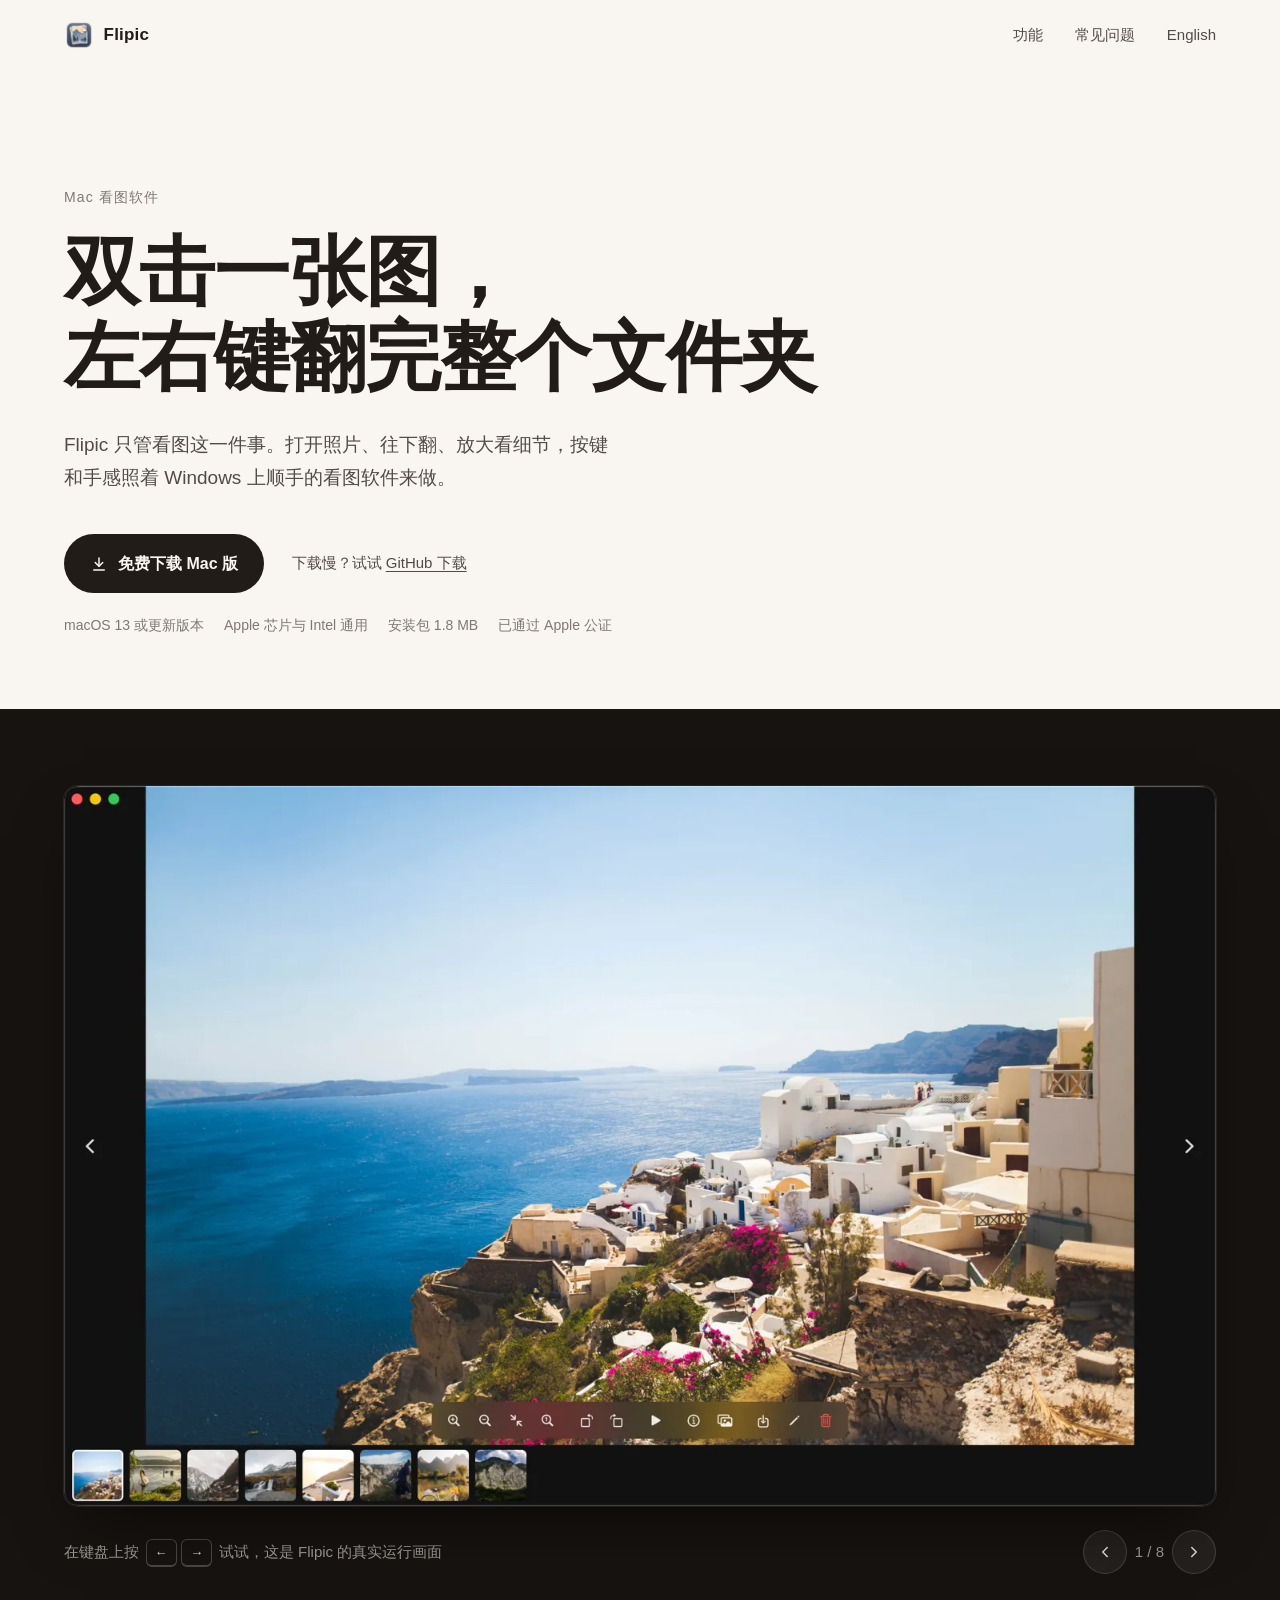
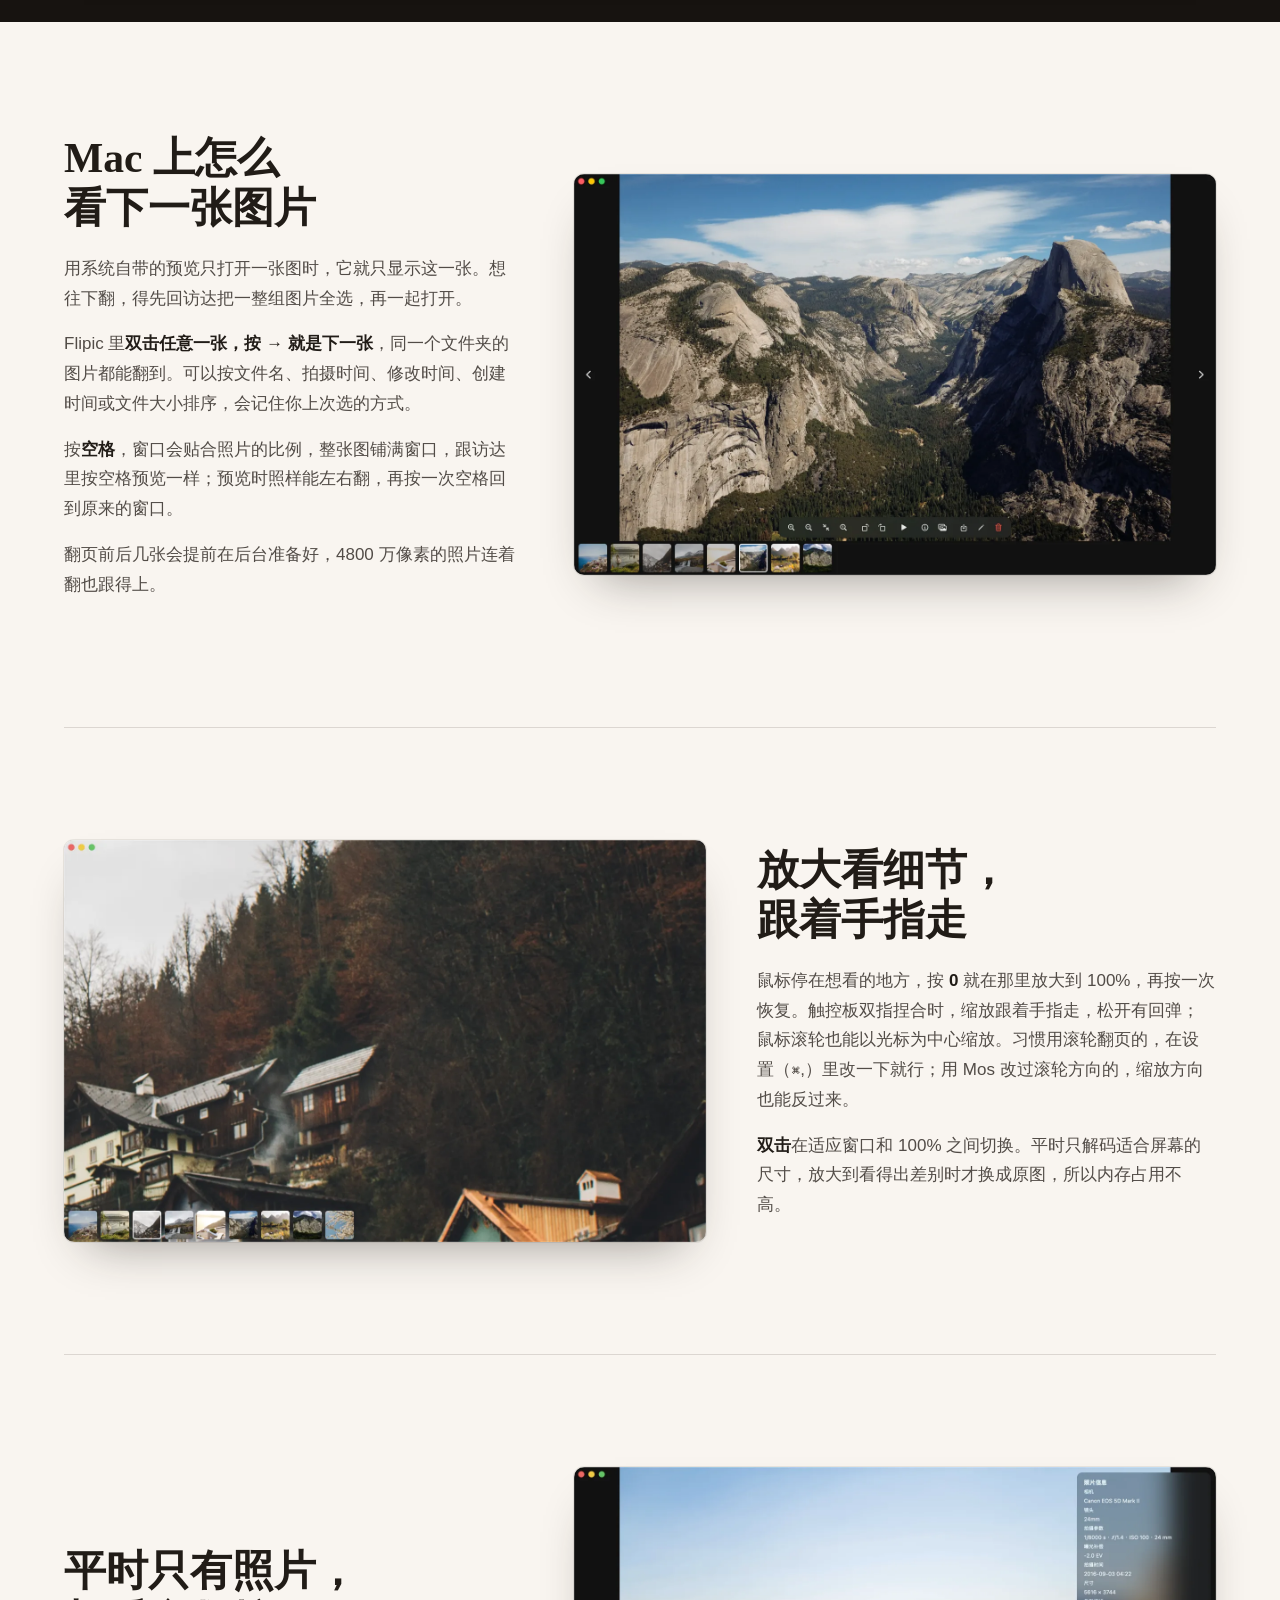
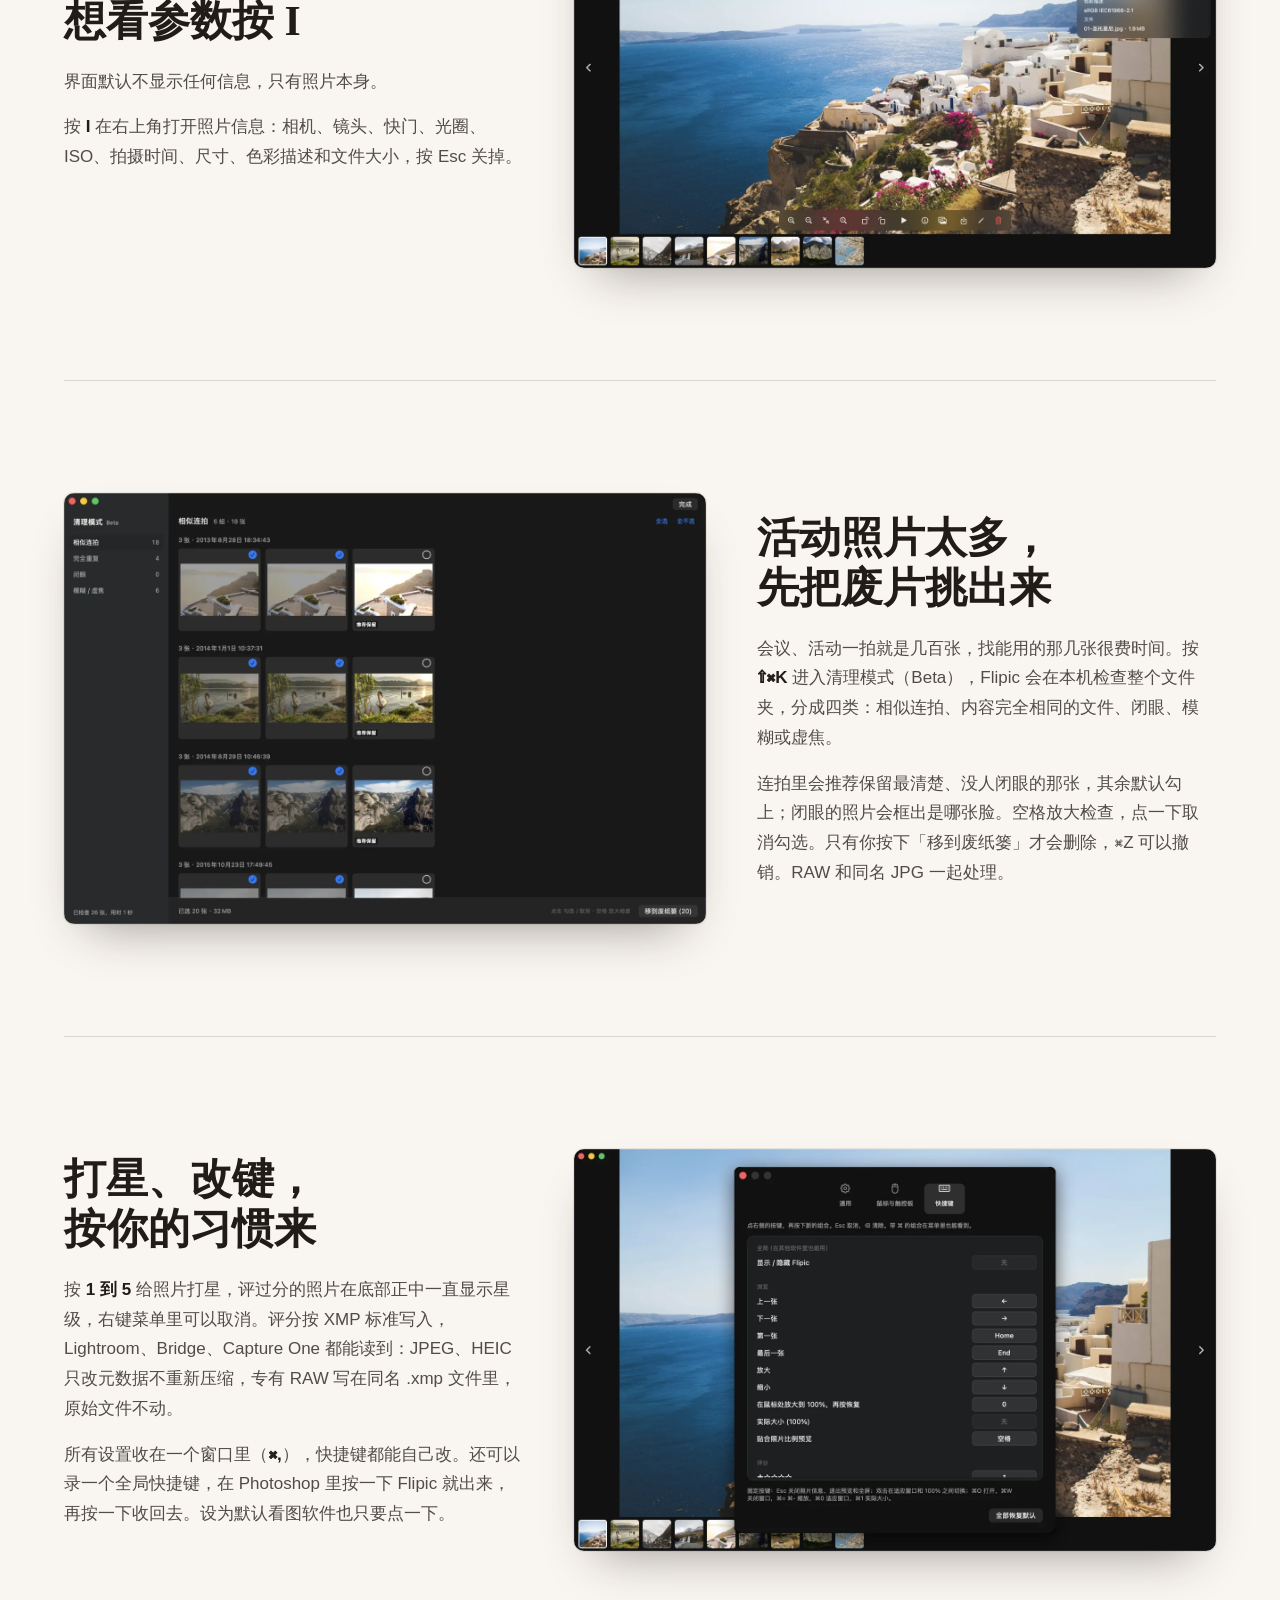
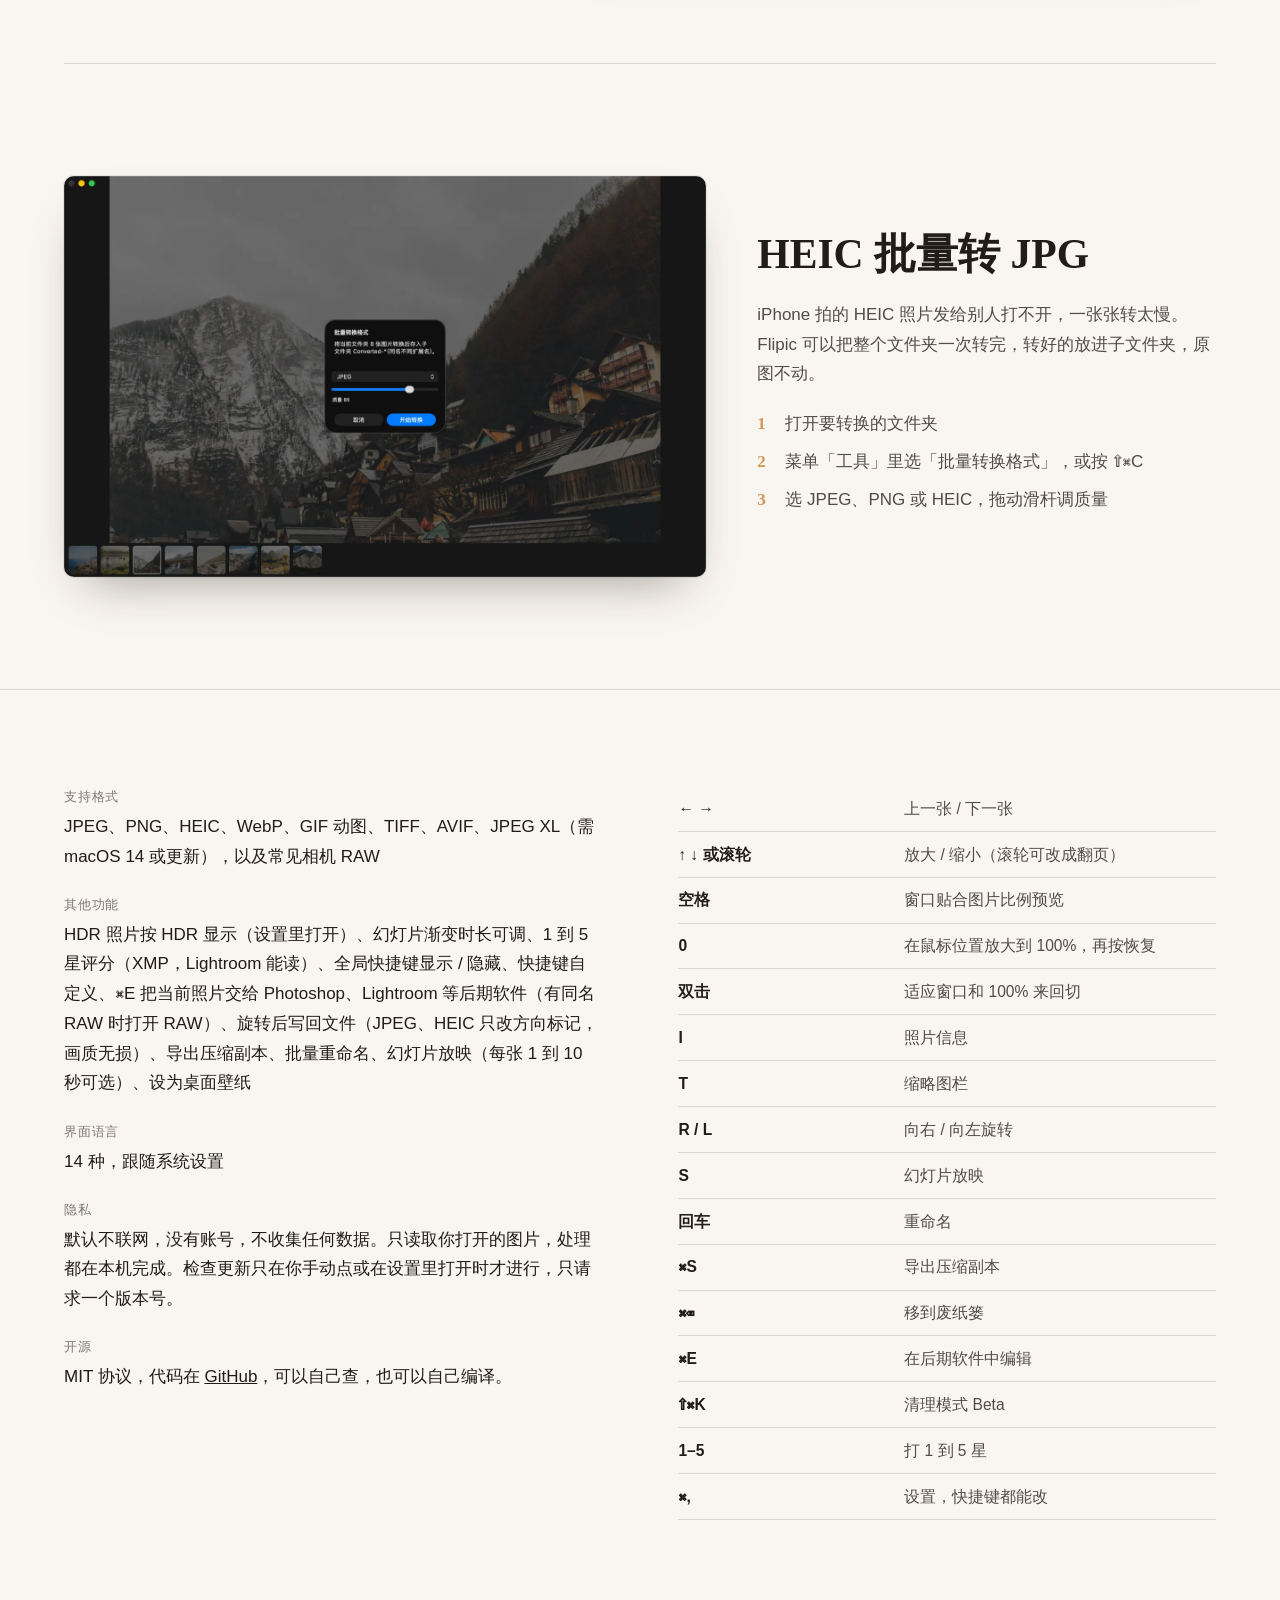
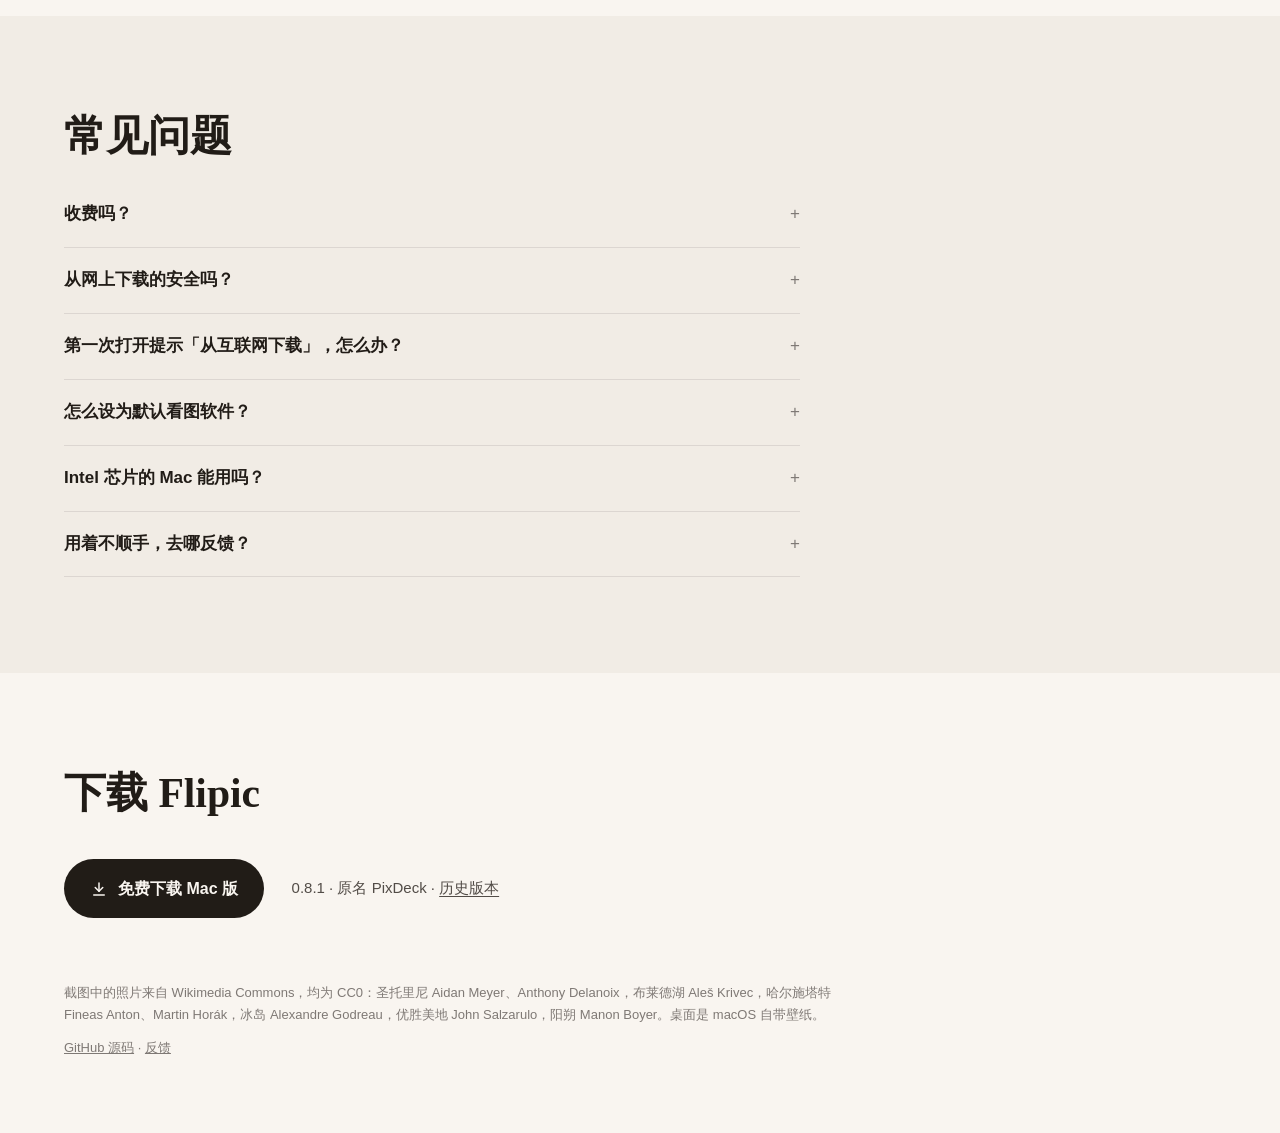
==== docs/index.html @ 59c208dd "0.8.1: more Pro tools, honest Pro page - FolderModel can hide files (used to show a JPG + RAW pair a" ====
<!doctype html>
<html lang="zh-CN">
<head>
<meta charset="utf-8">
<meta name="viewport" content="width=device-width, initial-scale=1">
<title>Flipic：好用的 Mac 看图软件，双击图片按左右键看下一张</title>
<meta name="description" content="Flipic 是一款免费的 Mac 看图软件。双击任意图片，用左右方向键翻完整个文件夹；触控板捏合缩放，查看照片尺寸和拍摄参数，HEIC 批量转 JPG。安装包 1.8 MB，已通过 Apple 公证。">
<link rel="canonical" href="https://flipic.app/">
<link rel="alternate" hreflang="zh-CN" href="https://flipic.app/">
<link rel="alternate" hreflang="en" href="https://flipic.app/en/">
<link rel="alternate" hreflang="x-default" href="https://flipic.app/">
<link rel="icon" type="image/png" href="favicon.png">
<link rel="apple-touch-icon" href="icon-256.png">
<meta property="og:type" content="website">
<meta property="og:title" content="Flipic：好用的 Mac 看图软件">
<meta property="og:description" content="双击一张图，左右键翻完整个文件夹。免费开源，安装包 1.8 MB。">
<meta property="og:image" content="https://flipic.app/og.jpg">
<meta property="og:url" content="https://flipic.app/">
<meta name="twitter:card" content="summary_large_image">
<script type="application/ld+json">
{
  "@context": "https://schema.org",
  "@type": "SoftwareApplication",
  "name": "Flipic",
  "operatingSystem": "macOS 13 或更新版本",
  "applicationCategory": "MultimediaApplication",
  "softwareVersion": "0.8.1",
  "fileSize": "1.8MB",
  "downloadUrl": "https://flipic.app/download/Flipic.dmg",
  "image": "https://flipic.app/og.jpg",
  "offers": { "@type": "Offer", "price": "0", "priceCurrency": "CNY" },
  "license": "https://opensource.org/licenses/MIT",
  "description": "Mac 看图软件：双击图片后用左右键翻完整个文件夹，捏合缩放，查看拍摄参数，HEIC 批量转 JPG。"
}
</script>
<script type="application/ld+json">
{
  "@context": "https://schema.org",
  "@type": "FAQPage",
  "mainEntity": [
    {"@type": "Question", "name": "Flipic 收费吗？", "acceptedAnswer": {"@type": "Answer", "text": "免费，没有内购，没有广告，也不需要注册账号。"}},
    {"@type": "Question", "name": "从网上下载的 Flipic 安全吗？", "acceptedAnswer": {"@type": "Answer", "text": "安装包用 Developer ID 签名，并通过了 Apple 公证。Flipic 默认不联网，不收集任何数据。"}},
    {"@type": "Question", "name": "Mac 上怎么看下一张图片？", "acceptedAnswer": {"@type": "Answer", "text": "用 Flipic 双击任意一张图片，按右方向键就是下一张，左方向键是上一张，同一个文件夹里的图片都能翻到。"}},
    {"@type": "Question", "name": "怎么把 Flipic 设为默认看图软件？", "acceptedAnswer": {"@type": "Answer", "text": "在访达里右键一张图片，选显示简介，在打开方式里选 Flipic，再点全部更改。jpg、png、heic 等格式各设置一次。"}},
    {"@type": "Question", "name": "Intel 芯片的 Mac 能用吗？", "acceptedAnswer": {"@type": "Answer", "text": "能。Flipic 同时支持 Apple 芯片和 Intel 芯片，需要 macOS 13 或更新版本。"}}
  ]
}
</script>
<style>
:root {
  --paper: oklch(97.2% 0.008 80);
  --paper-2: oklch(94.5% 0.011 78);
  --ink: oklch(23% 0.012 60);
  --ink-2: oklch(42% 0.012 60);
  --ink-3: oklch(58% 0.01 60);
  --rule: oklch(88% 0.01 70);
  --table: oklch(19% 0.008 60);
  --table-ink: oklch(90% 0.01 75);
  --table-ink-2: oklch(68% 0.01 70);
  --amber: oklch(72% 0.11 68);
  --display: ui-serif, "New York", "Songti SC", "STSong", "Noto Serif CJK SC", serif;
  --body: -apple-system, "SF Pro Text", "PingFang SC", "Hiragino Sans GB", "Noto Sans CJK SC", sans-serif;
  --measure: 34rem;
  --gutter: clamp(1.25rem, 4vw, 3.5rem);
}
* { box-sizing: border-box; }
html { -webkit-text-size-adjust: 100%; }
body {
  margin: 0;
  background: var(--paper);
  color: var(--ink);
  font: 400 1.0625rem/1.75 var(--body);
  font-feature-settings: "palt";
}
a { color: inherit; }
h1, h2 { text-wrap: balance; }
img { display: block; max-width: 100%; height: auto; }

.wrap { width: min(72rem, 100% - 2 * var(--gutter)); margin-inline: auto; }

/* 页眉 */
.top {
  display: flex; align-items: center; justify-content: space-between;
  padding-block: 1.25rem;
}
.brand { display: flex; align-items: center; gap: .6rem; text-decoration: none; font-weight: 600; letter-spacing: .01em; }
.brand img { width: 30px; height: 30px; border-radius: 23%; }
.top nav { display: flex; gap: clamp(1rem, 3vw, 2rem); font-size: .9375rem; color: var(--ink-2); }
.top nav a { text-decoration: none; }
.top nav a:hover { color: var(--ink); }

/* 首屏 */
.hero { padding-block: clamp(3rem, 9vw, 7.5rem) clamp(2.5rem, 6vw, 4.5rem); }
.eyebrow { font-size: .875rem; color: var(--ink-3); letter-spacing: .08em; margin: 0 0 1.25rem; }
h1 {
  font-family: var(--display);
  font-weight: 600;
  font-size: clamp(2.5rem, 6.4vw, 4.75rem);
  line-height: 1.12;
  letter-spacing: -.01em;
  margin: 0;
  max-width: 13em;
}
.lede { max-width: var(--measure); margin: 1.75rem 0 0; color: var(--ink-2); font-size: clamp(1.0625rem, 1.6vw, 1.1875rem); }

.get { margin-top: 2.5rem; display: flex; flex-wrap: wrap; align-items: center; gap: 1rem 1.75rem; }
.btn {
  display: inline-flex; align-items: center; gap: .65rem;
  background: var(--ink); color: var(--paper);
  text-decoration: none; font-weight: 600; font-size: 1rem;
  padding: .95rem 1.6rem; border-radius: 999px;
  transition: transform .2s cubic-bezier(.22,1,.36,1), background-color .2s;
}
.btn:hover { background: oklch(30% 0.014 60); }
.btn:active { transform: scale(.98); }
.btn svg { width: 18px; height: 18px; }
.alt { color: var(--ink-2); font-size: .9375rem; }
.alt a { text-underline-offset: .2em; }
.facts { margin: 1.25rem 0 0; padding: 0; list-style: none; display: flex; flex-wrap: wrap; gap: .35rem 1.25rem; font-size: .875rem; color: var(--ink-3); }

/* 手机访客：提示回到 Mac 下载 */
.on-phone { display: none; margin-top: 2rem; max-width: var(--measure); border-top: 1px solid var(--rule); padding-top: 1.25rem; }
.on-phone p { margin: 0 0 .9rem; color: var(--ink-2); font-size: .975rem; }
.copy {
  font: inherit; font-size: .9375rem; font-weight: 600; cursor: pointer;
  background: transparent; color: var(--ink);
  border: 1px solid var(--ink); border-radius: 999px; padding: .6rem 1.2rem;
}
.is-phone .on-phone { display: block; }

/* 翻页演示：暗色看片台 */
.table {
  background: var(--table); color: var(--table-ink);
  padding-block: clamp(2.5rem, 6vw, 5rem) clamp(2rem, 4vw, 3rem);
}
.stage { position: relative; }
.frame {
  position: relative; aspect-ratio: 1440 / 900;
  border-radius: clamp(8px, 1.1vw, 14px); overflow: hidden;
  box-shadow: 0 0 0 1px oklch(100% 0 0 / .08), 0 30px 60px -20px oklch(0% 0 0 / .6);
}
.frame img { position: absolute; inset: 0; width: 100%; height: 100%; object-fit: cover; opacity: 0; transition: opacity .16s ease-out; }
.frame img.on { opacity: 1; }
.deck {
  display: flex; align-items: center; justify-content: space-between; gap: 1rem;
  margin-top: 1.5rem; font-size: .9375rem; color: var(--table-ink-2);
}
.deck kbd {
  font: 600 .8125rem/1 var(--body); color: var(--table-ink);
  border: 1px solid oklch(100% 0 0 / .22); border-bottom-width: 2px;
  border-radius: 6px; padding: .3rem .5rem; margin-inline: .15rem;
}
.keys { display: flex; align-items: center; gap: .5rem; }
.keys button {
  width: 44px; height: 44px; border-radius: 50%; cursor: pointer;
  background: oklch(100% 0 0 / .06); color: var(--table-ink);
  border: 1px solid oklch(100% 0 0 / .14);
  display: grid; place-items: center;
  transition: background-color .15s;
}
.keys button:hover { background: oklch(100% 0 0 / .12); }
.keys button.hit { background: oklch(100% 0 0 / .2); }
.keys svg { width: 18px; height: 18px; }
.count { font-variant-numeric: tabular-nums; }

/* 功能段落 */
.feature {
  display: grid; gap: clamp(1.75rem, 4vw, 4rem); align-items: center;
  grid-template-columns: minmax(0, 5fr) minmax(0, 7fr);
  padding-block: clamp(4rem, 9vw, 7rem);
}
.feature + .feature { border-top: 1px solid var(--rule); }
.feature.flip { grid-template-columns: minmax(0, 7fr) minmax(0, 5fr); }
.feature.flip .copytext { order: 2; }
h2 {
  font-family: var(--display); font-weight: 600;
  font-size: clamp(1.75rem, 3.4vw, 2.6rem); line-height: 1.2; margin: 0 0 1.25rem;
}
.copytext p { margin: 0 0 1rem; color: var(--ink-2); max-width: var(--measure); }
.copytext p strong { color: var(--ink); font-weight: 600; }
.shot { border-radius: 10px; overflow: hidden; box-shadow: 0 0 0 1px oklch(23% 0.012 60 / .08), 0 24px 48px -24px oklch(23% 0.012 60 / .45); }
.steps { margin: 1.25rem 0 0; padding: 0; list-style: none; counter-reset: s; }
.steps li { counter-increment: s; display: grid; grid-template-columns: 1.75rem 1fr; color: var(--ink-2); margin-bottom: .5rem; }
.steps li::before { content: counter(s); font-family: var(--display); color: var(--amber); font-weight: 600; }

/* 规格与快捷键 */
.specs { padding-block: clamp(4rem, 8vw, 6rem); border-top: 1px solid var(--rule); }
.cols { display: grid; grid-template-columns: minmax(0, 1fr) minmax(0, 1fr); gap: clamp(2rem, 6vw, 6rem); }
.specs dl { margin: 0; }
.specs dt { font-size: .8125rem; color: var(--ink-3); letter-spacing: .06em; margin-top: 1.4rem; }
.specs dt:first-child { margin-top: 0; }
.specs dd { margin: .2rem 0 0; }
table { border-collapse: collapse; width: 100%; font-size: .975rem; }
td { padding: .55rem 0; border-bottom: 1px solid var(--rule); vertical-align: top; }
td:first-child { width: 42%; font-weight: 600; white-space: nowrap; padding-right: 1rem; }
td:last-child { color: var(--ink-2); }

/* 常见问题 */
.faq { background: var(--paper-2); padding-block: clamp(4rem, 8vw, 6rem); }
.faq details { border-bottom: 1px solid var(--rule); max-width: 46rem; }
.faq summary {
  cursor: pointer; list-style: none; padding: 1.1rem 0;
  font-weight: 600; display: flex; justify-content: space-between; gap: 1rem;
}
.faq summary::-webkit-details-marker { display: none; }
.faq summary::after { content: "+"; color: var(--ink-3); font-weight: 400; transition: transform .2s cubic-bezier(.22,1,.36,1); }
.faq details[open] summary::after { transform: rotate(45deg); }
.faq details p { margin: 0 0 1.25rem; color: var(--ink-2); max-width: var(--measure); }

/* 页脚 */
footer { padding-block: 3rem 4rem; font-size: .8125rem; color: var(--ink-3); }
footer p { margin: 0 0 .6rem; max-width: 48rem; }
.end { padding-block: clamp(4rem, 8vw, 6rem) 1rem; }
.end h2 { margin-bottom: 1.75rem; }

/* 首屏入场 */
@media (prefers-reduced-motion: no-preference) {
  .rise { animation: rise .8s cubic-bezier(.22,1,.36,1) both; }
  .rise:nth-child(2) { animation-delay: .06s; }
  .rise:nth-child(3) { animation-delay: .12s; }
  .rise:nth-child(4) { animation-delay: .18s; }
  @keyframes rise { from { opacity: 0; transform: translateY(12px); } }
}
@media (prefers-reduced-motion: reduce) {
  .frame img { transition: none; }
}

@media (max-width: 760px) {
  .top nav a:not(.lang) { display: none; }
  .feature, .feature.flip { grid-template-columns: 1fr; }
  .feature.flip .copytext { order: 0; }
  .cols { grid-template-columns: 1fr; }
  .deck { flex-direction: column-reverse; align-items: flex-start; }
  .hint-keys { display: none; }
}
</style>
</head>
<body>

<header class="wrap top">
  <a class="brand" href="./"><img src="icon-256.png" alt="" width="30" height="30">Flipic</a>
  <nav>
    <a href="#features">功能</a>
    <a href="#faq">常见问题</a>
    <a class="lang" href="en/" hreflang="en">English</a>
  </nav>
</header>

<main>
  <section class="wrap hero">
    <p class="eyebrow rise">Mac 看图软件</p>
    <h1 class="rise">双击一张图，<br>左右键翻完整个文件夹</h1>
    <p class="lede rise">Flipic 只管看图这一件事。打开照片、往下翻、放大看细节，按键和手感照着 Windows 上顺手的看图软件来做。</p>
    <div class="rise">
      <div class="get">
        <a class="btn" href="download/Flipic.dmg" download>
          <svg viewBox="0 0 24 24" fill="none" stroke="currentColor" stroke-width="2" stroke-linecap="round" stroke-linejoin="round" aria-hidden="true"><path d="M12 4v11"/><path d="m7 10 5 5 5-5"/><path d="M5 20h14"/></svg>
          免费下载 Mac 版
        </a>
        <span class="alt">下载慢？试试 <a href="https://github.com/xmasdong/flipic/releases/latest">GitHub 下载</a></span>
      </div>
      <ul class="facts">
        <li>macOS 13 或更新版本</li>
        <li>Apple 芯片与 Intel 通用</li>
        <li>安装包 1.8 MB</li>
        <li>已通过 Apple 公证</li>
      </ul>
      <div class="on-phone">
        <p>Flipic 是 Mac 软件，手机上装不了。复制下面的链接，在 Mac 的浏览器里打开就能下载。</p>
        <button class="copy" type="button" data-url="https://flipic.app/">复制网址 flipic.app</button>
      </div>
    </div>
  </section>

  <section class="table" aria-label="翻页演示">
    <div class="wrap stage">
      <div class="frame" id="frame">
        <img class="on" src="shots/browse-01.webp" alt="Flipic 浏览文件夹中的第 1 张照片" width="1440" height="900" fetchpriority="high">
      </div>
      <div class="deck">
        <span><span class="hint-keys">在键盘上按 <kbd>←</kbd><kbd>→</kbd> 试试，这是 Flipic 的真实运行画面</span></span>
        <span class="keys">
          <button type="button" data-step="-1" aria-label="上一张"><svg viewBox="0 0 24 24" fill="none" stroke="currentColor" stroke-width="2" stroke-linecap="round" stroke-linejoin="round" aria-hidden="true"><path d="m15 18-6-6 6-6"/></svg></button>
          <span class="count" id="count" aria-live="polite">1 / 8</span>
          <button type="button" data-step="1" aria-label="下一张"><svg viewBox="0 0 24 24" fill="none" stroke="currentColor" stroke-width="2" stroke-linecap="round" stroke-linejoin="round" aria-hidden="true"><path d="m9 18 6-6-6-6"/></svg></button>
        </span>
      </div>
    </div>
  </section>

  <div class="wrap" id="features">
    <section class="feature">
      <div class="copytext">
        <h2>Mac 上怎么看下一张图片</h2>
        <p>用系统自带的预览只打开一张图时，它就只显示这一张。想往下翻，得先回访达把一整组图片全选，再一起打开。</p>
        <p>Flipic 里<strong>双击任意一张，按 → 就是下一张</strong>，同一个文件夹的图片都能翻到。可以按文件名、拍摄时间、修改时间、创建时间或文件大小排序，会记住你上次选的方式。</p>
        <p>按<strong>空格</strong>，窗口会贴合照片的比例，整张图铺满窗口，跟访达里按空格预览一样；预览时照样能左右翻，再按一次空格回到原来的窗口。</p>
        <p>翻页前后几张会提前在后台准备好，4800 万像素的照片连着翻也跟得上。</p>
      </div>
      <img class="shot" src="shots/browse-06.webp" alt="Flipic 底部缩略图栏与左右翻页按钮" width="1440" height="900" loading="lazy">
    </section>

    <section class="feature flip">
      <div class="copytext">
        <h2>放大看细节，跟着手指走</h2>
        <p>鼠标停在想看的地方，按 <strong>0</strong> 就在那里放大到 100%，再按一次恢复。触控板双指捏合时，缩放跟着手指走，松开有回弹；鼠标滚轮也能以光标为中心缩放。习惯用滚轮翻页的，在设置（⌘,）里改一下就行；用 Mos 改过滚轮方向的，缩放方向也能反过来。</p>
        <p><strong>双击</strong>在适应窗口和 100% 之间切换。平时只解码适合屏幕的尺寸，放大到看得出差别时才换成原图，所以内存占用不高。</p>
      </div>
      <img class="shot" src="shots/zoom.webp" alt="Flipic 以 100% 比例查看照片细节" width="1440" height="900" loading="lazy">
    </section>

    <section class="feature">
      <div class="copytext">
        <h2>平时只有照片，想看参数按 I</h2>
        <p>界面默认不显示任何信息，只有照片本身。</p>
        <p>按 <strong>I</strong> 在右上角打开照片信息：相机、镜头、快门、光圈、ISO、拍摄时间、尺寸、色彩描述和文件大小，按 Esc 关掉。</p>
      </div>
      <img class="shot" src="shots/exif.webp" alt="Flipic 照片信息面板显示相机、镜头与拍摄参数" width="1440" height="900" loading="lazy">
    </section>

    <section class="feature flip">
      <div class="copytext">
        <h2>活动照片太多，先把废片挑出来</h2>
        <p>会议、活动一拍就是几百张，找能用的那几张很费时间。按 <strong>⇧⌘K</strong> 进入清理模式（Beta），Flipic 会在本机检查整个文件夹，分成四类：相似连拍、内容完全相同的文件、闭眼、模糊或虚焦。</p>
        <p>连拍里会推荐保留最清楚、没人闭眼的那张，其余默认勾上；闭眼的照片会框出是哪张脸。空格放大检查，点一下取消勾选。只有你按下「移到废纸篓」才会删除，⌘Z 可以撤销。RAW 和同名 JPG 一起处理。</p>
      </div>
      <img class="shot" src="shots/cleanup.webp" alt="Flipic 清理模式：相似连拍分组与推荐保留" width="1440" height="967" loading="lazy">
    </section>

    <section class="feature">
      <div class="copytext">
        <h2>打星、改键，按你的习惯来</h2>
        <p>按 <strong>1 到 5</strong> 给照片打星，评过分的照片在底部正中一直显示星级，右键菜单里可以取消。评分按 XMP 标准写入，Lightroom、Bridge、Capture One 都能读到：JPEG、HEIC 只改元数据不重新压缩，专有 RAW 写在同名 .xmp 文件里，原始文件不动。</p>
        <p>所有设置收在一个窗口里（<strong>⌘,</strong>），快捷键都能自己改。还可以录一个全局快捷键，在 Photoshop 里按一下 Flipic 就出来，再按一下收回去。设为默认看图软件也只要点一下。</p>
      </div>
      <img class="shot" src="shots/settings.webp" alt="Flipic 设置窗口：自定义快捷键" width="1440" height="900" loading="lazy">
    </section>

    <section class="feature flip">
      <div class="copytext">
        <h2>HEIC 批量转 JPG</h2>
        <p>iPhone 拍的 HEIC 照片发给别人打不开，一张张转太慢。Flipic 可以把整个文件夹一次转完，转好的放进子文件夹，原图不动。</p>
        <ol class="steps">
          <li>打开要转换的文件夹</li>
          <li>菜单「工具」里选「批量转换格式」，或按 ⇧⌘C</li>
          <li>选 JPEG、PNG 或 HEIC，拖动滑杆调质量</li>
        </ol>
      </div>
      <img class="shot" src="shots/convert.webp" alt="Flipic 批量转换格式对话框" width="1440" height="900" loading="lazy">
    </section>
  </div>

  <section class="specs">
    <div class="wrap cols">
      <dl>
        <dt>支持格式</dt>
        <dd>JPEG、PNG、HEIC、WebP、GIF 动图、TIFF、AVIF、JPEG XL（需 macOS 14 或更新），以及常见相机 RAW</dd>
        <dt>其他功能</dt>
        <dd>HDR 照片按 HDR 显示（设置里打开）、幻灯片渐变时长可调、1 到 5 星评分（XMP，Lightroom 能读）、全局快捷键显示 / 隐藏、快捷键自定义、⌘E 把当前照片交给 Photoshop、Lightroom 等后期软件（有同名 RAW 时打开 RAW）、旋转后写回文件（JPEG、HEIC 只改方向标记，画质无损）、导出压缩副本、批量重命名、幻灯片放映（每张 1 到 10 秒可选）、设为桌面壁纸</dd>
        <dt>界面语言</dt>
        <dd>14 种，跟随系统设置</dd>
        <dt>隐私</dt>
        <dd>默认不联网，没有账号，不收集任何数据。只读取你打开的图片，处理都在本机完成。检查更新只在你手动点或在设置里打开时才进行，只请求一个版本号。</dd>
        <dt>开源</dt>
        <dd>MIT 协议，代码在 <a href="https://github.com/xmasdong/flipic">GitHub</a>，可以自己查，也可以自己编译。</dd>
      </dl>
      <table aria-label="常用快捷键">
        <tbody>
          <tr><td>← →</td><td>上一张 / 下一张</td></tr>
          <tr><td>↑ ↓ 或滚轮</td><td>放大 / 缩小（滚轮可改成翻页）</td></tr>
          <tr><td>空格</td><td>窗口贴合图片比例预览</td></tr>
          <tr><td>0</td><td>在鼠标位置放大到 100%，再按恢复</td></tr>
          <tr><td>双击</td><td>适应窗口和 100% 来回切</td></tr>
          <tr><td>I</td><td>照片信息</td></tr>
          <tr><td>T</td><td>缩略图栏</td></tr>
          <tr><td>R / L</td><td>向右 / 向左旋转</td></tr>
          <tr><td>S</td><td>幻灯片放映</td></tr>
          <tr><td>回车</td><td>重命名</td></tr>
          <tr><td>⌘S</td><td>导出压缩副本</td></tr>
          <tr><td>⌘⌫</td><td>移到废纸篓</td></tr>
          <tr><td>⌘E</td><td>在后期软件中编辑</td></tr>
          <tr><td>⇧⌘K</td><td>清理模式 Beta</td></tr>
          <tr><td>1–5</td><td>打 1 到 5 星</td></tr>
          <tr><td>⌘,</td><td>设置，快捷键都能改</td></tr>
        </tbody>
      </table>
    </div>
  </section>

  <section class="faq" id="faq">
    <div class="wrap">
      <h2>常见问题</h2>
      <details>
        <summary>收费吗？</summary>
        <p>免费，没有内购，没有广告，也不需要注册账号。</p>
      </details>
      <details>
        <summary>从网上下载的安全吗？</summary>
        <p>安装包用 Developer ID 签名，并通过了 Apple 公证，macOS 会在安装时自动校验。Flipic 默认不联网，不收集任何数据。</p>
      </details>
      <details>
        <summary>第一次打开提示「从互联网下载」，怎么办？</summary>
        <p>这是所有网上下载的 App 第一次打开时都会有的提示，点「打开」即可，之后不会再问。</p>
      </details>
      <details>
        <summary>怎么设为默认看图软件？</summary>
        <p>打开设置（⌘,），在「通用」里点「设为默认看图软件」，常见图片格式和相机 RAW 一次设好。也可以在访达里右键一张图片，按住 ⌥ 键，选「始终以此方式打开」› Flipic。</p>
      </details>
      <details>
        <summary>Intel 芯片的 Mac 能用吗？</summary>
        <p>能。Flipic 同时支持 Apple 芯片和 Intel 芯片，需要 macOS 13 或更新版本。</p>
      </details>
      <details>
        <summary>用着不顺手，去哪反馈？</summary>
        <p>在 <a href="https://github.com/xmasdong/flipic/issues">GitHub Issues</a> 里留言，我会接着改。</p>
      </details>
    </div>
  </section>

  <section class="wrap end">
    <h2>下载 Flipic</h2>
    <div class="get">
      <a class="btn" href="download/Flipic.dmg" download>
        <svg viewBox="0 0 24 24" fill="none" stroke="currentColor" stroke-width="2" stroke-linecap="round" stroke-linejoin="round" aria-hidden="true"><path d="M12 4v11"/><path d="m7 10 5 5 5-5"/><path d="M5 20h14"/></svg>
        免费下载 Mac 版
      </a>
      <span class="alt">0.8.1 · 原名 PixDeck · <a href="https://github.com/xmasdong/flipic/releases">历史版本</a></span>
    </div>
  </section>
</main>

<footer class="wrap">
  <p>截图中的照片来自 Wikimedia Commons，均为 CC0：圣托里尼 Aidan Meyer、Anthony Delanoix，布莱德湖 Aleš Krivec，哈尔施塔特 Fineas Anton、Martin Horák，冰岛 Alexandre Godreau，优胜美地 John Salzarulo，阳朔 Manon Boyer。桌面是 macOS 自带壁纸。</p>
  <p><a href="https://github.com/xmasdong/flipic">GitHub 源码</a> · <a href="https://github.com/xmasdong/flipic/issues">反馈</a></p>
</footer>

<script>
(() => {
  const total = 8;
  const frame = document.getElementById('frame');
  const count = document.getElementById('count');
  const imgs = [frame.querySelector('img')];
  let i = 0;
  const src = n => `shots/browse-${String(n + 1).padStart(2, '0')}.webp`;
  const get = n => {
    if (!imgs[n]) {
      const im = new Image(1440, 900);
      im.src = src(n);
      im.alt = `Flipic 浏览文件夹中的第 ${n + 1} 张照片`;
      im.decoding = 'async';
      frame.appendChild(im);
      imgs[n] = im;
    }
    return imgs[n];
  };
  const go = step => {
    const next = (i + step + total) % total;
    const im = get(next);
    const show = () => {
      imgs[i].classList.remove('on');
      im.classList.add('on');
      i = next;
      count.textContent = `${i + 1} / ${total}`;
      get((i + step + total) % total);
    };
    im.complete ? show() : im.addEventListener('load', show, { once: true });
  };
  const flash = step => {
    const b = document.querySelector(`.keys button[data-step="${step}"]`);
    b.classList.add('hit');
    setTimeout(() => b.classList.remove('hit'), 140);
  };
  document.addEventListener('keydown', e => {
    if (e.metaKey || e.ctrlKey || e.altKey) return;
    if (e.key === 'ArrowRight') { e.preventDefault(); flash(1); go(1); }
    if (e.key === 'ArrowLeft') { e.preventDefault(); flash(-1); go(-1); }
  });
  document.querySelectorAll('.keys button').forEach(b =>
    b.addEventListener('click', () => go(Number(b.dataset.step))));
  // 首次交互前先备好下一张
  window.addEventListener('load', () => { get(1); get(total - 1); });

  // 手机访客看不到下载用途：提示回 Mac 打开，并提供复制网址
  const phone = /iPhone|Android|Mobile/i.test(navigator.userAgent) && !/iPad|Macintosh/i.test(navigator.userAgent);
  if (phone) document.documentElement.classList.add('is-phone');
  const copy = document.querySelector('.copy');
  copy.addEventListener('click', async () => {
    try {
      await navigator.clipboard.writeText(copy.dataset.url);
      copy.textContent = '已复制，到 Mac 上粘贴打开';
    } catch {
      copy.textContent = 'flipic.app';
    }
  });
})();
</script>
</body>
</html>
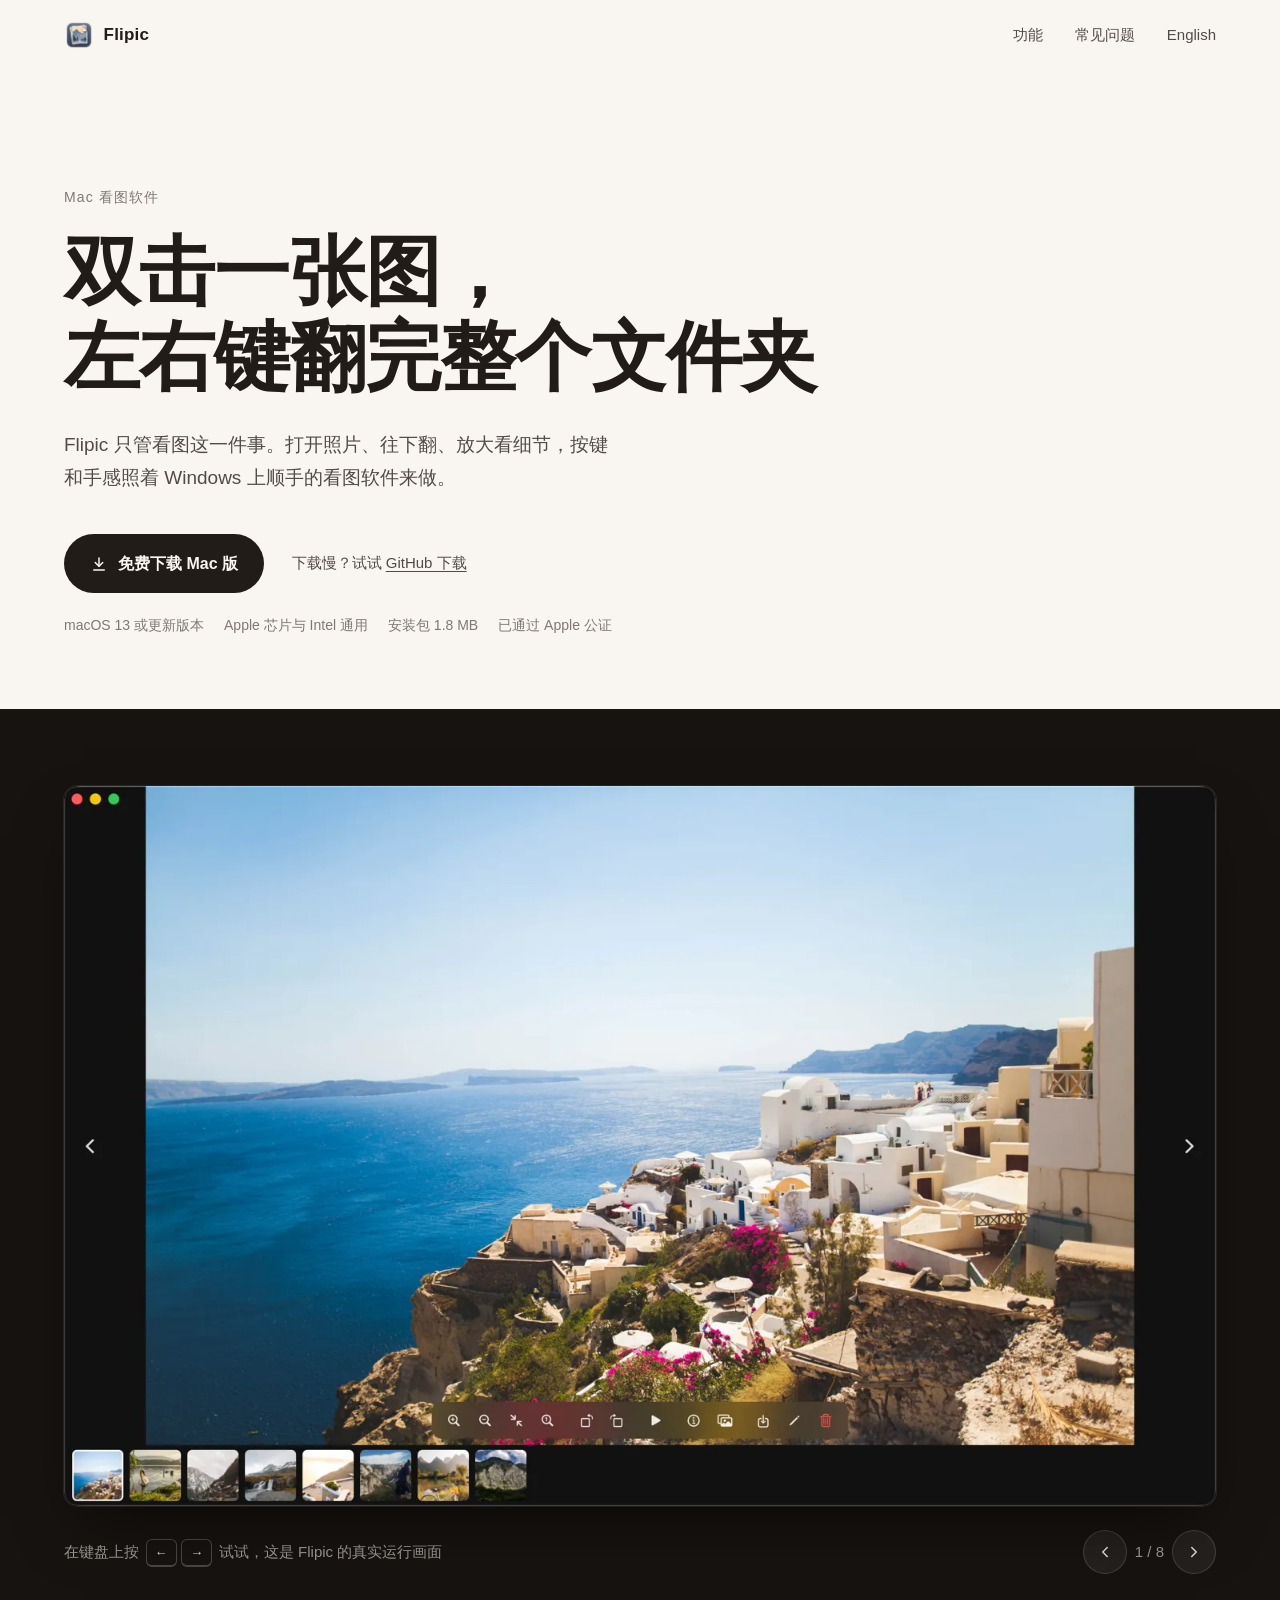
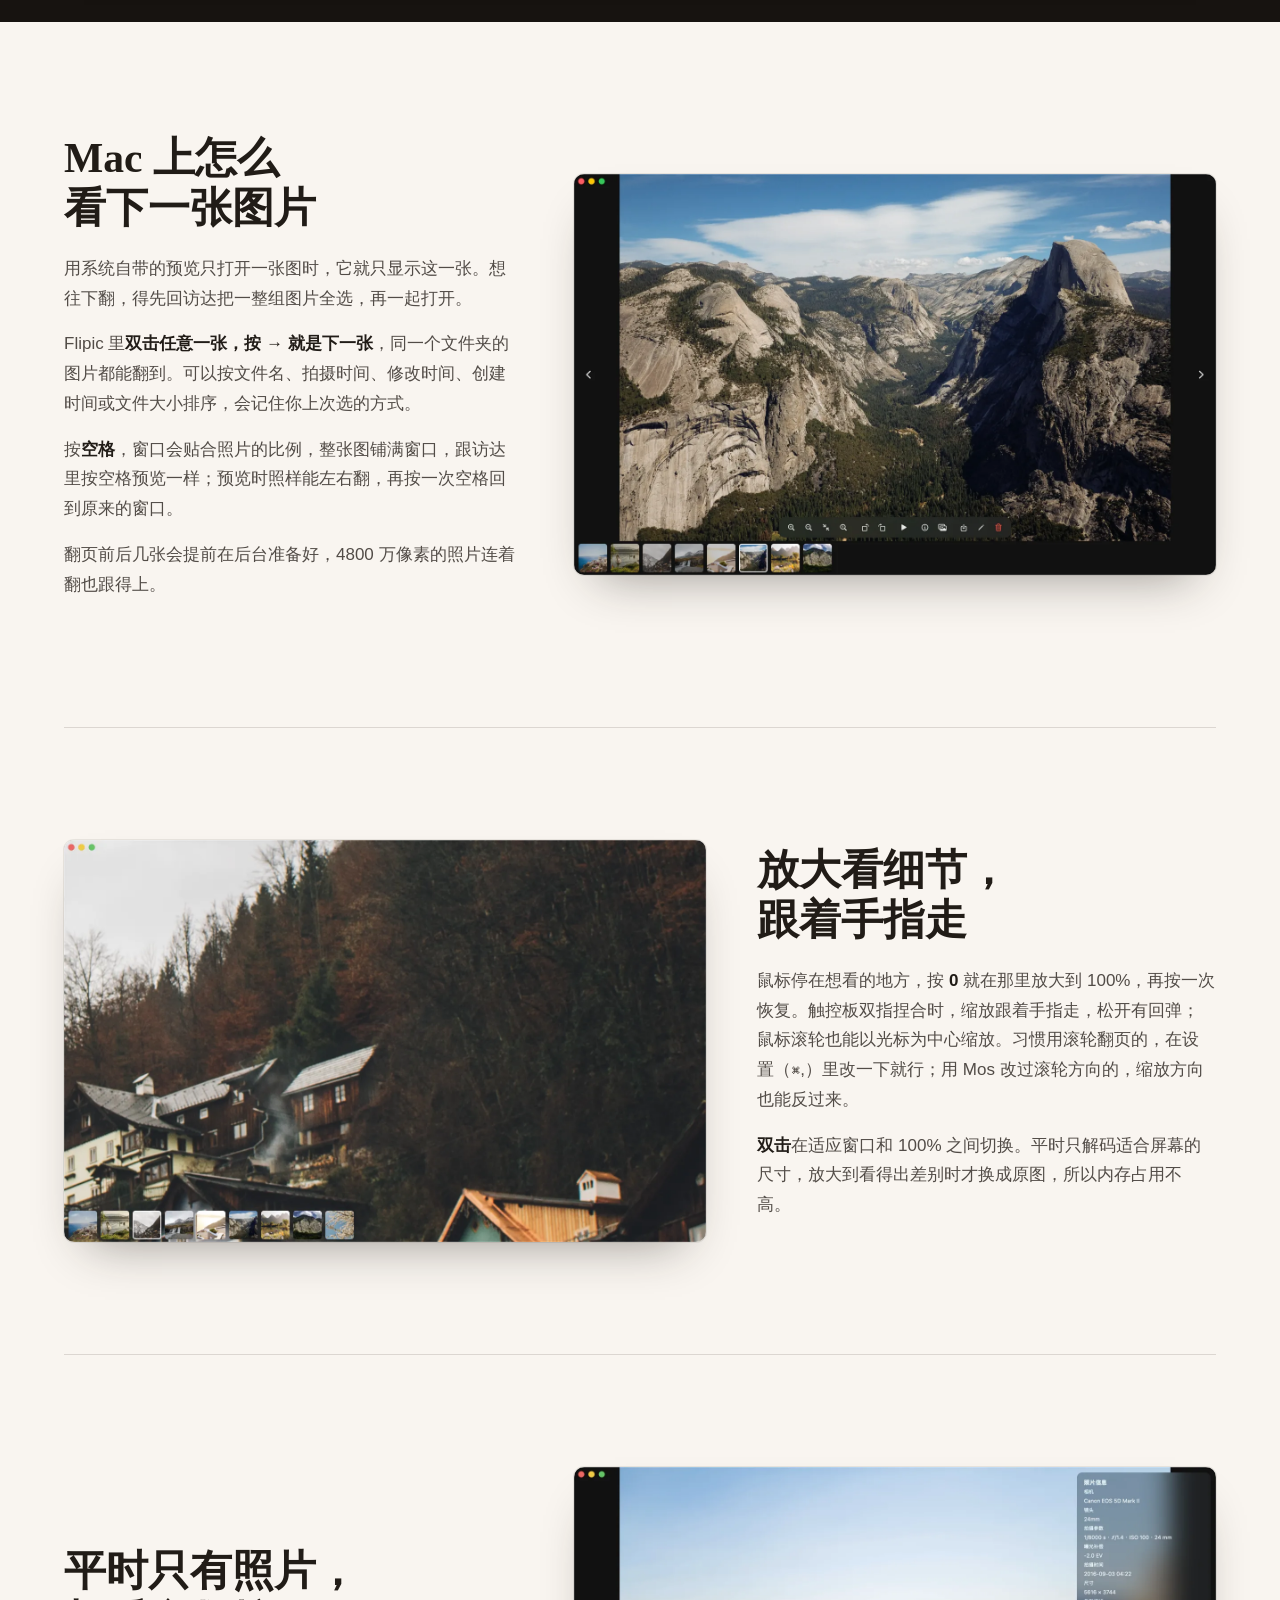
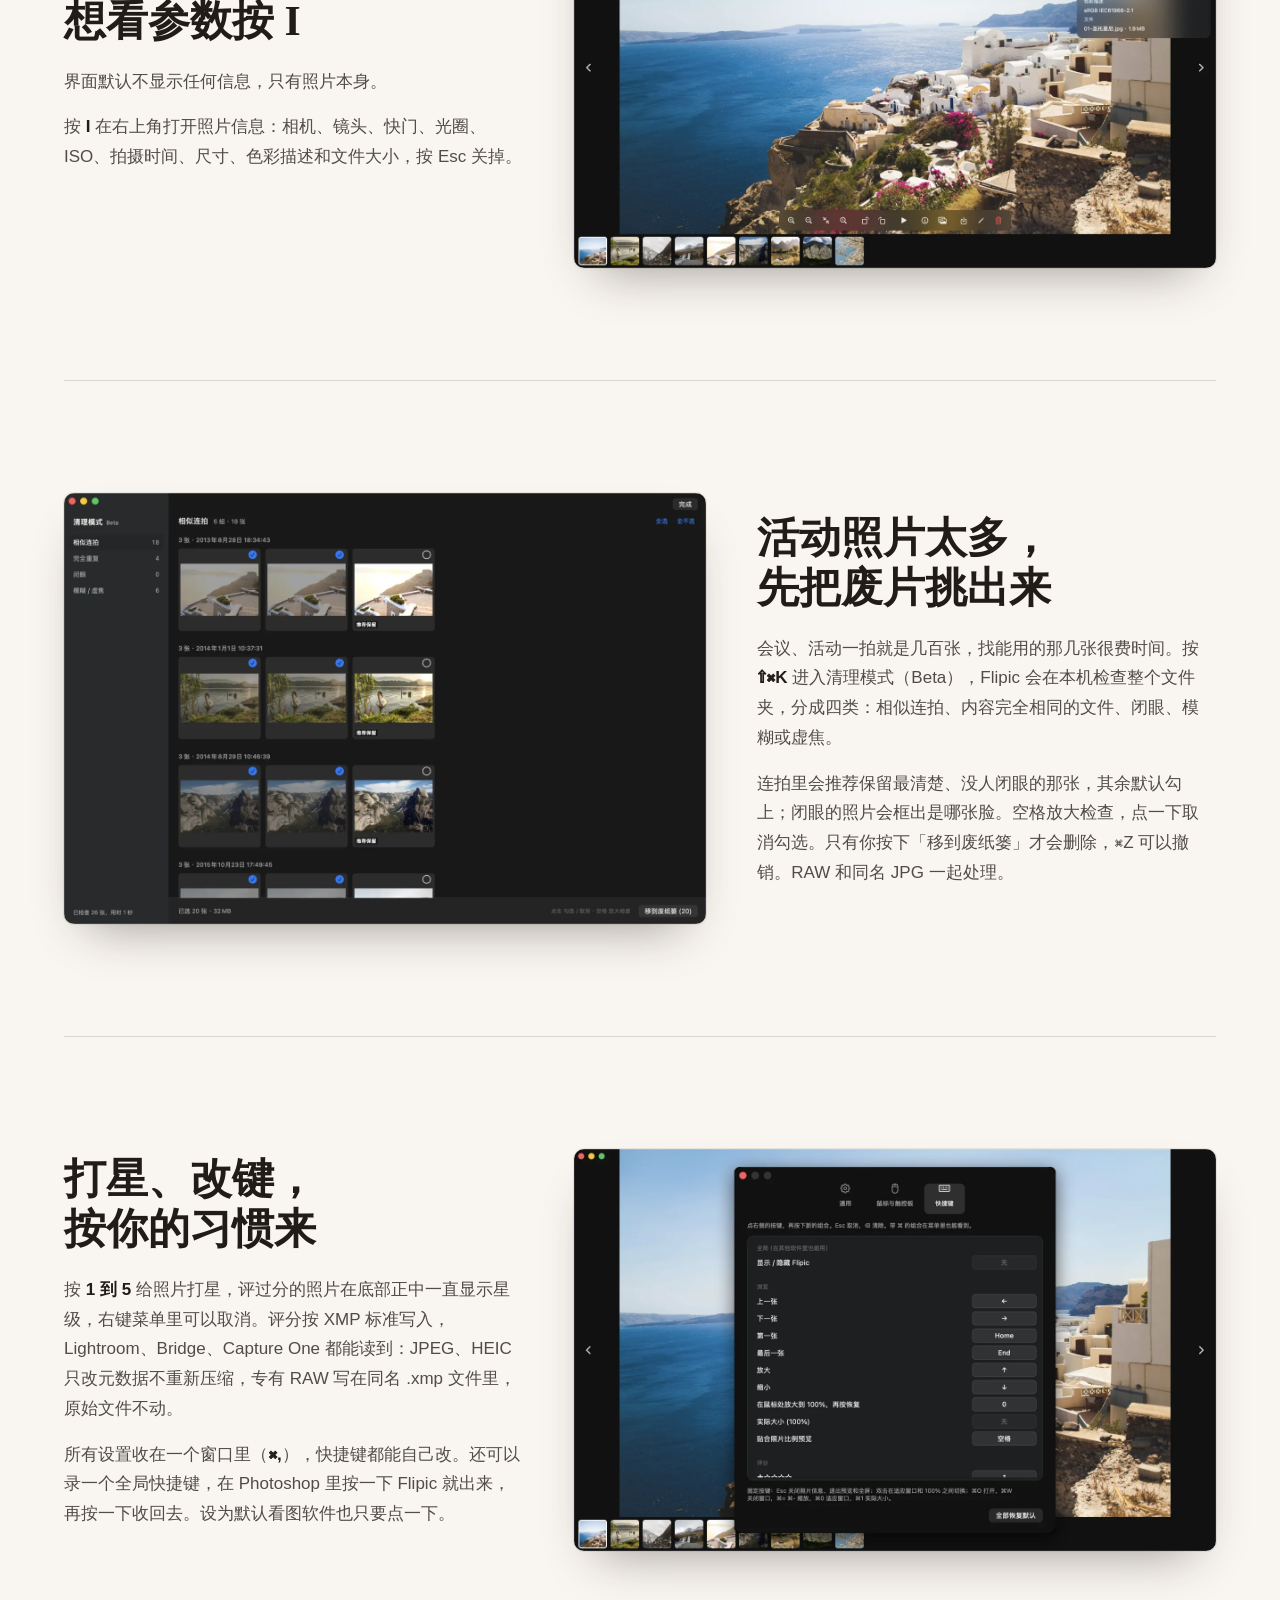
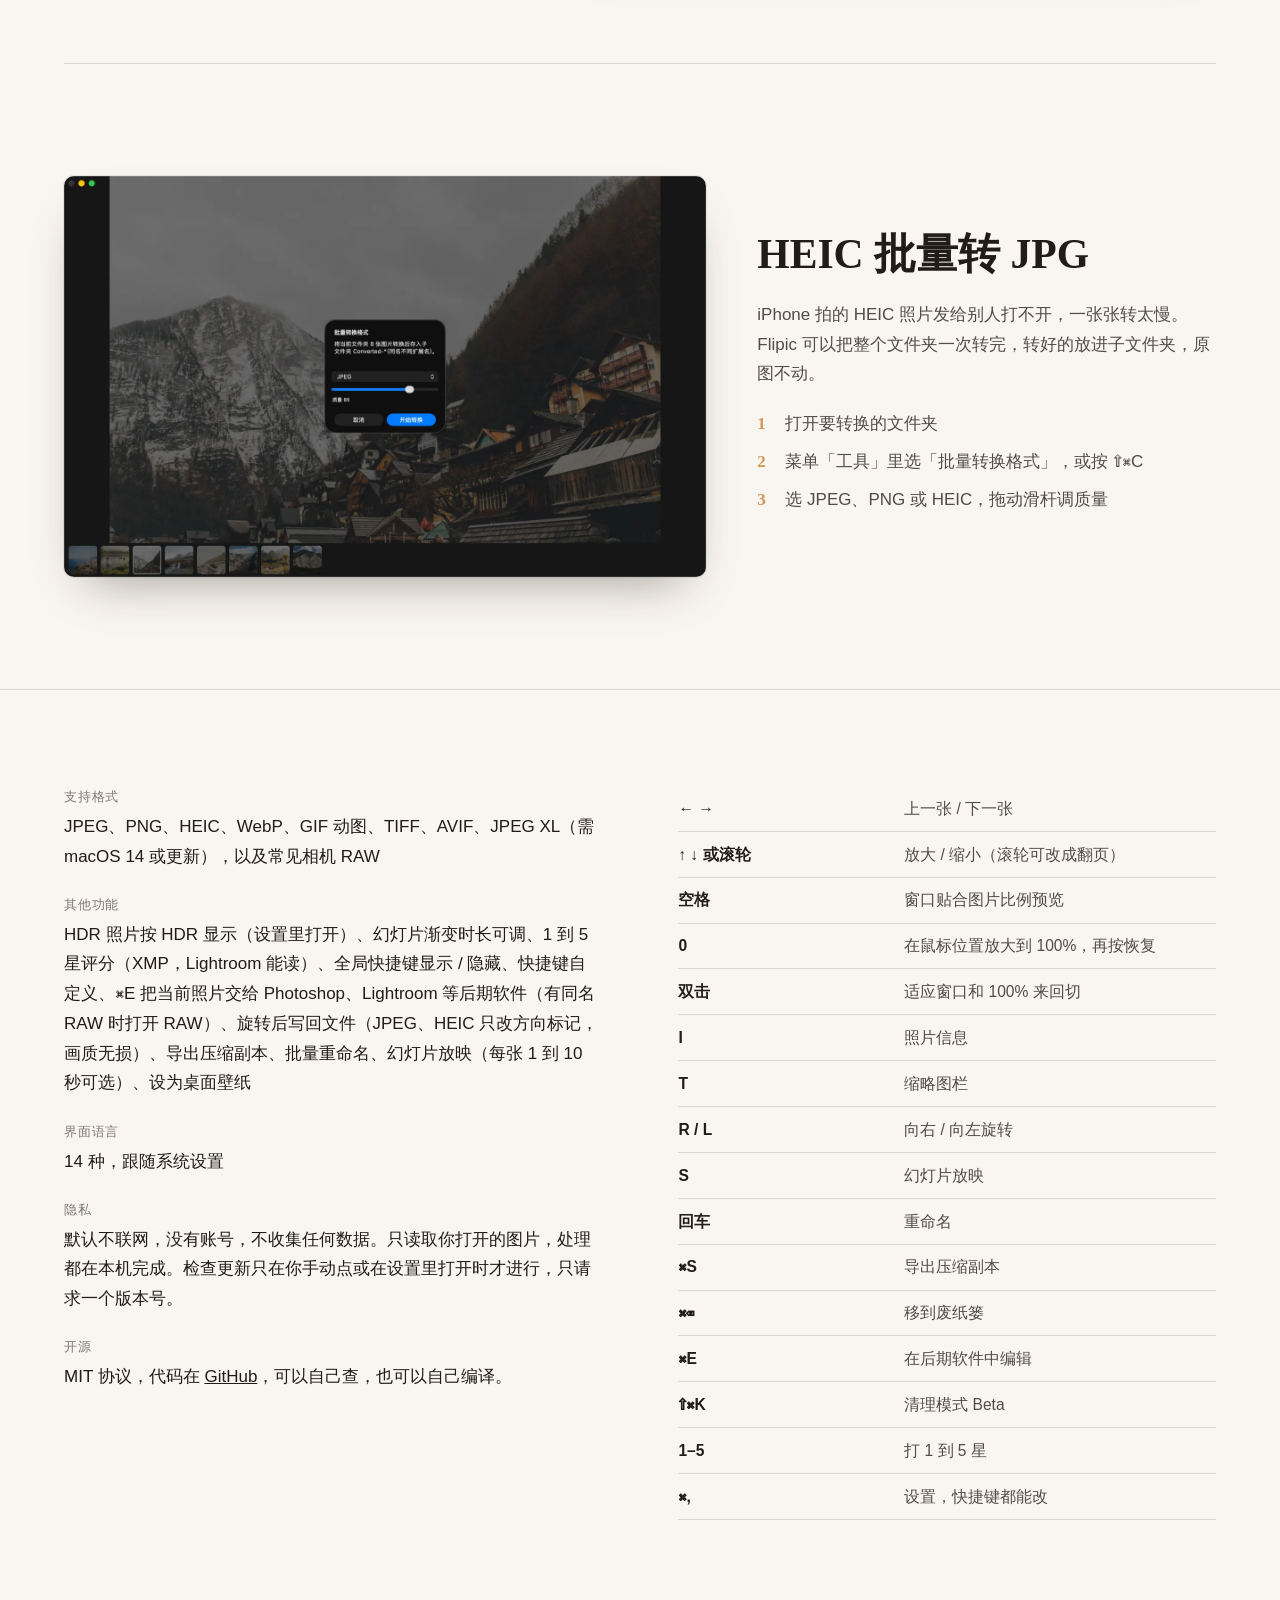
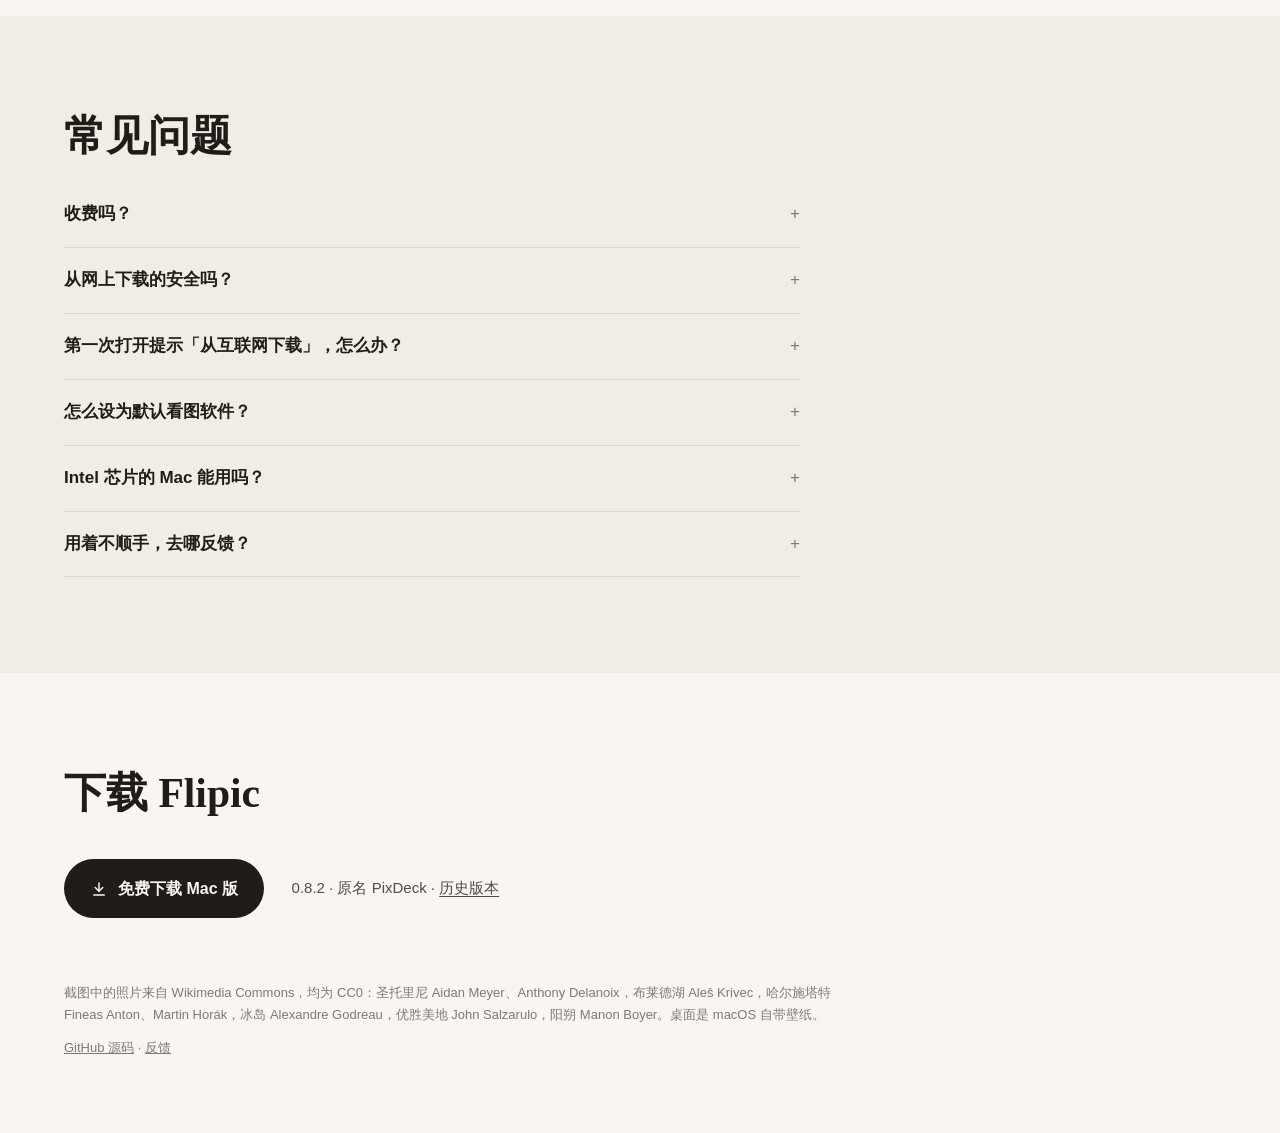
==== commit 908ceb8f: "0.8.2: refunded Pro keys can be revoked without a release UpdateChecker hands the parsed version.jso" ====
--- a/docs/index.html
+++ b/docs/index.html
@@ -24,7 +24,7 @@
   "name": "Flipic",
   "operatingSystem": "macOS 13 或更新版本",
   "applicationCategory": "MultimediaApplication",
-  "softwareVersion": "0.8.1",
+  "softwareVersion": "0.8.2",
   "fileSize": "1.8MB",
   "downloadUrl": "https://flipic.app/download/Flipic.dmg",
   "image": "https://flipic.app/og.jpg",
@@ -424,7 +424,7 @@
         <svg viewBox="0 0 24 24" fill="none" stroke="currentColor" stroke-width="2" stroke-linecap="round" stroke-linejoin="round" aria-hidden="true"><path d="M12 4v11"/><path d="m7 10 5 5 5-5"/><path d="M5 20h14"/></svg>
         免费下载 Mac 版
       </a>
-      <span class="alt">0.8.1 · 原名 PixDeck · <a href="https://github.com/xmasdong/flipic/releases">历史版本</a></span>
+      <span class="alt">0.8.2 · 原名 PixDeck · <a href="https://github.com/xmasdong/flipic/releases">历史版本</a></span>
     </div>
   </section>
 </main>
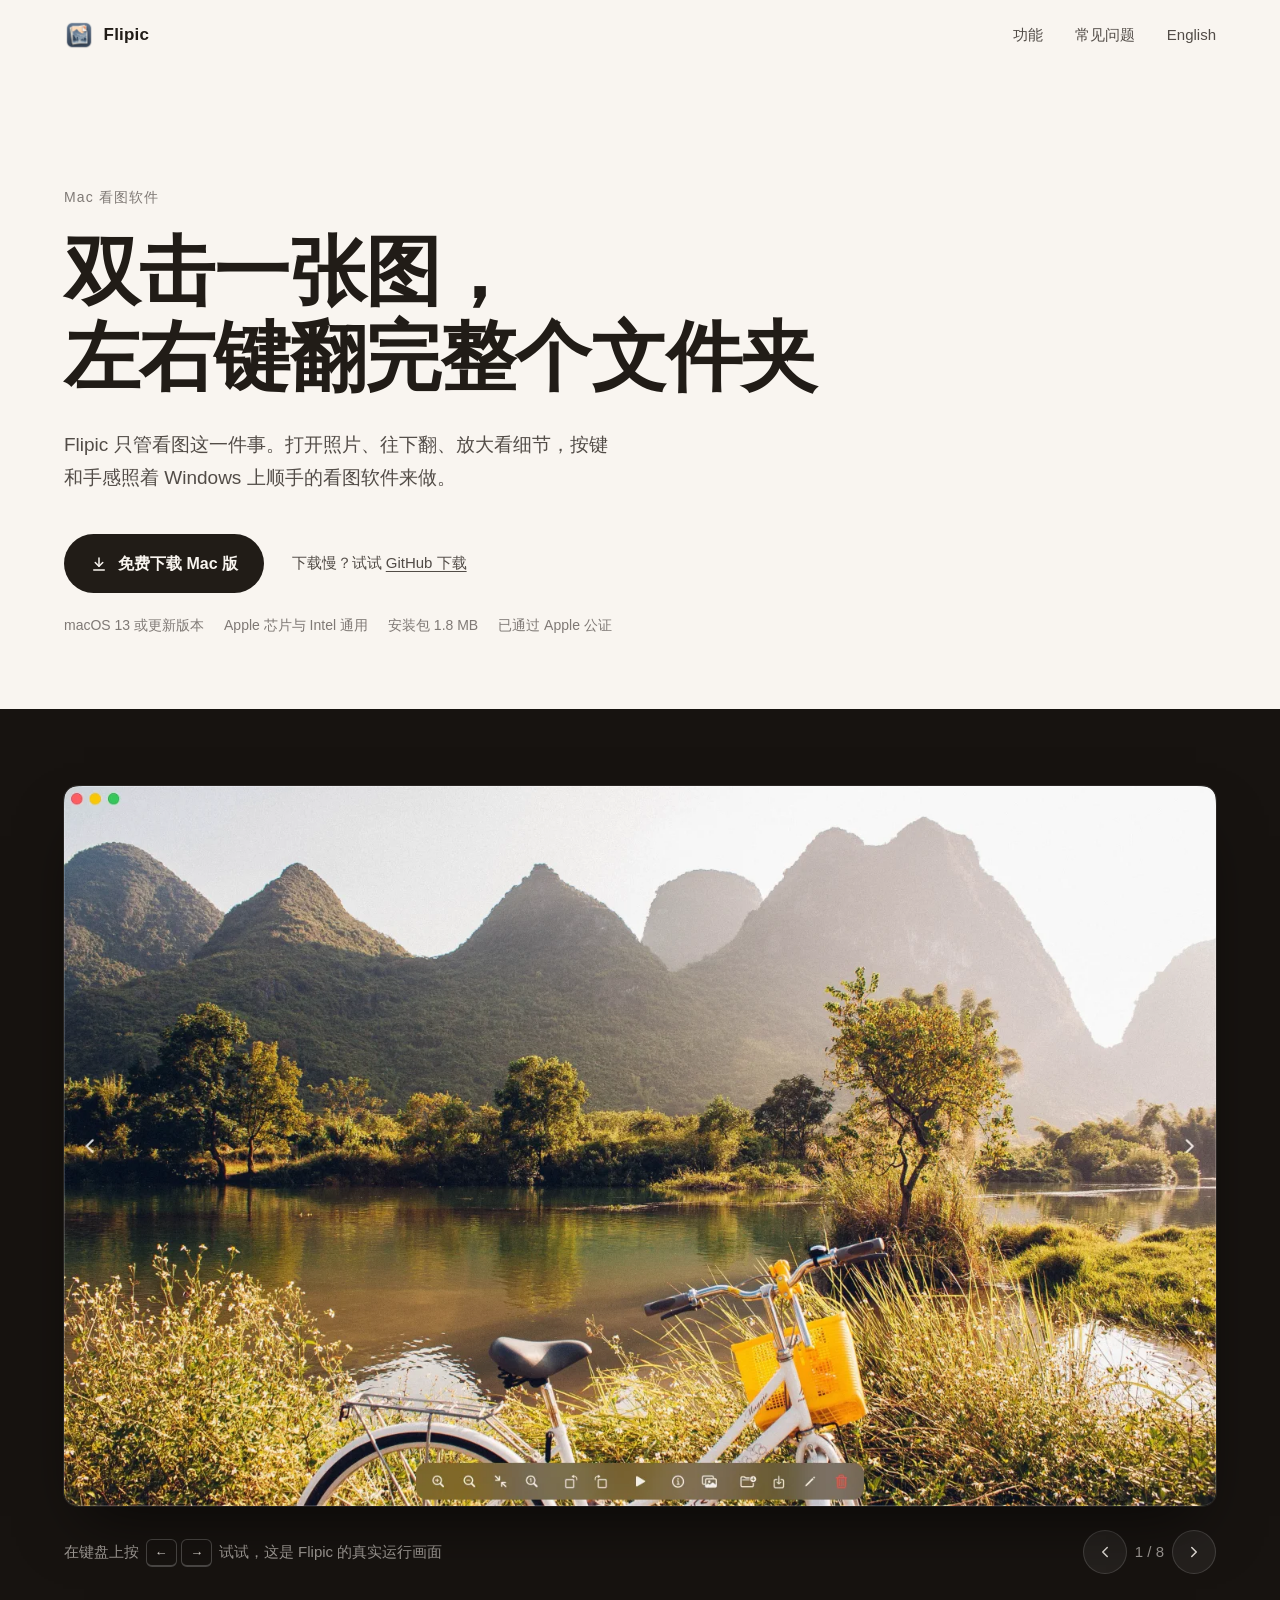
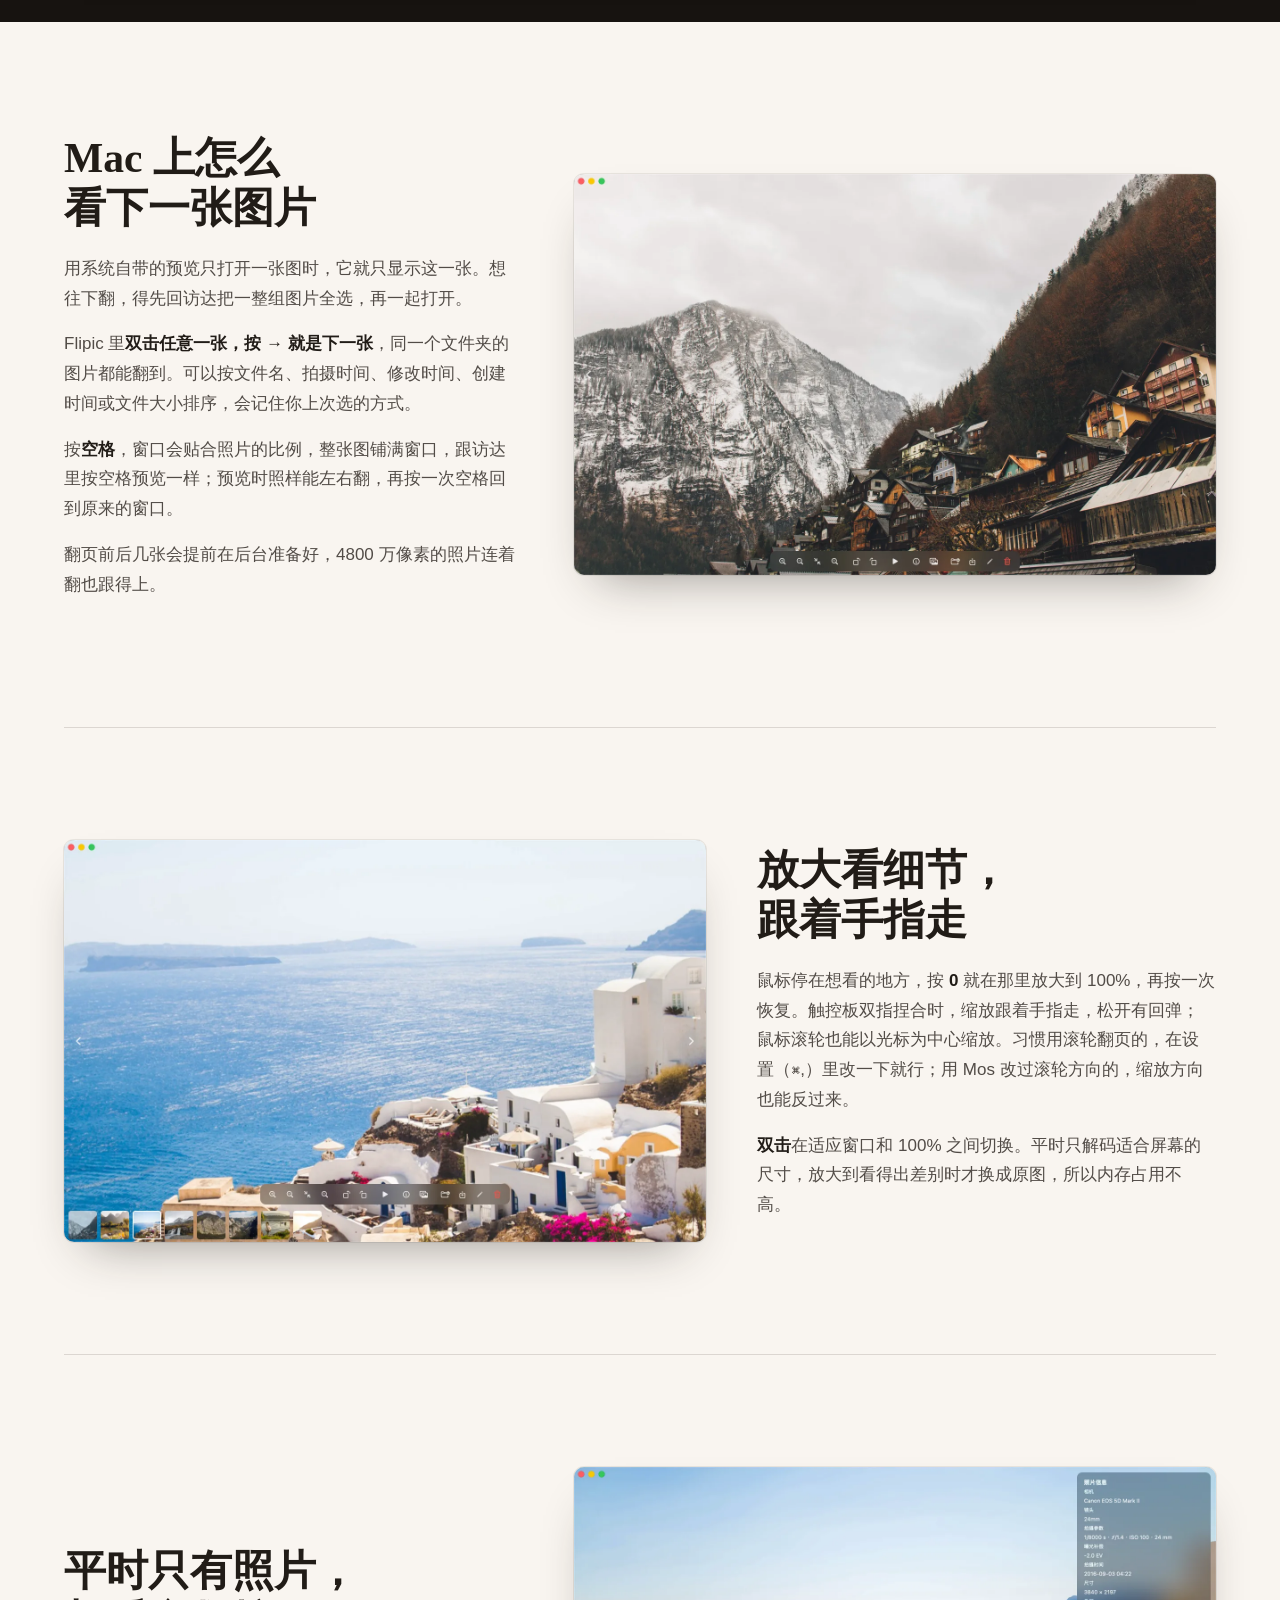
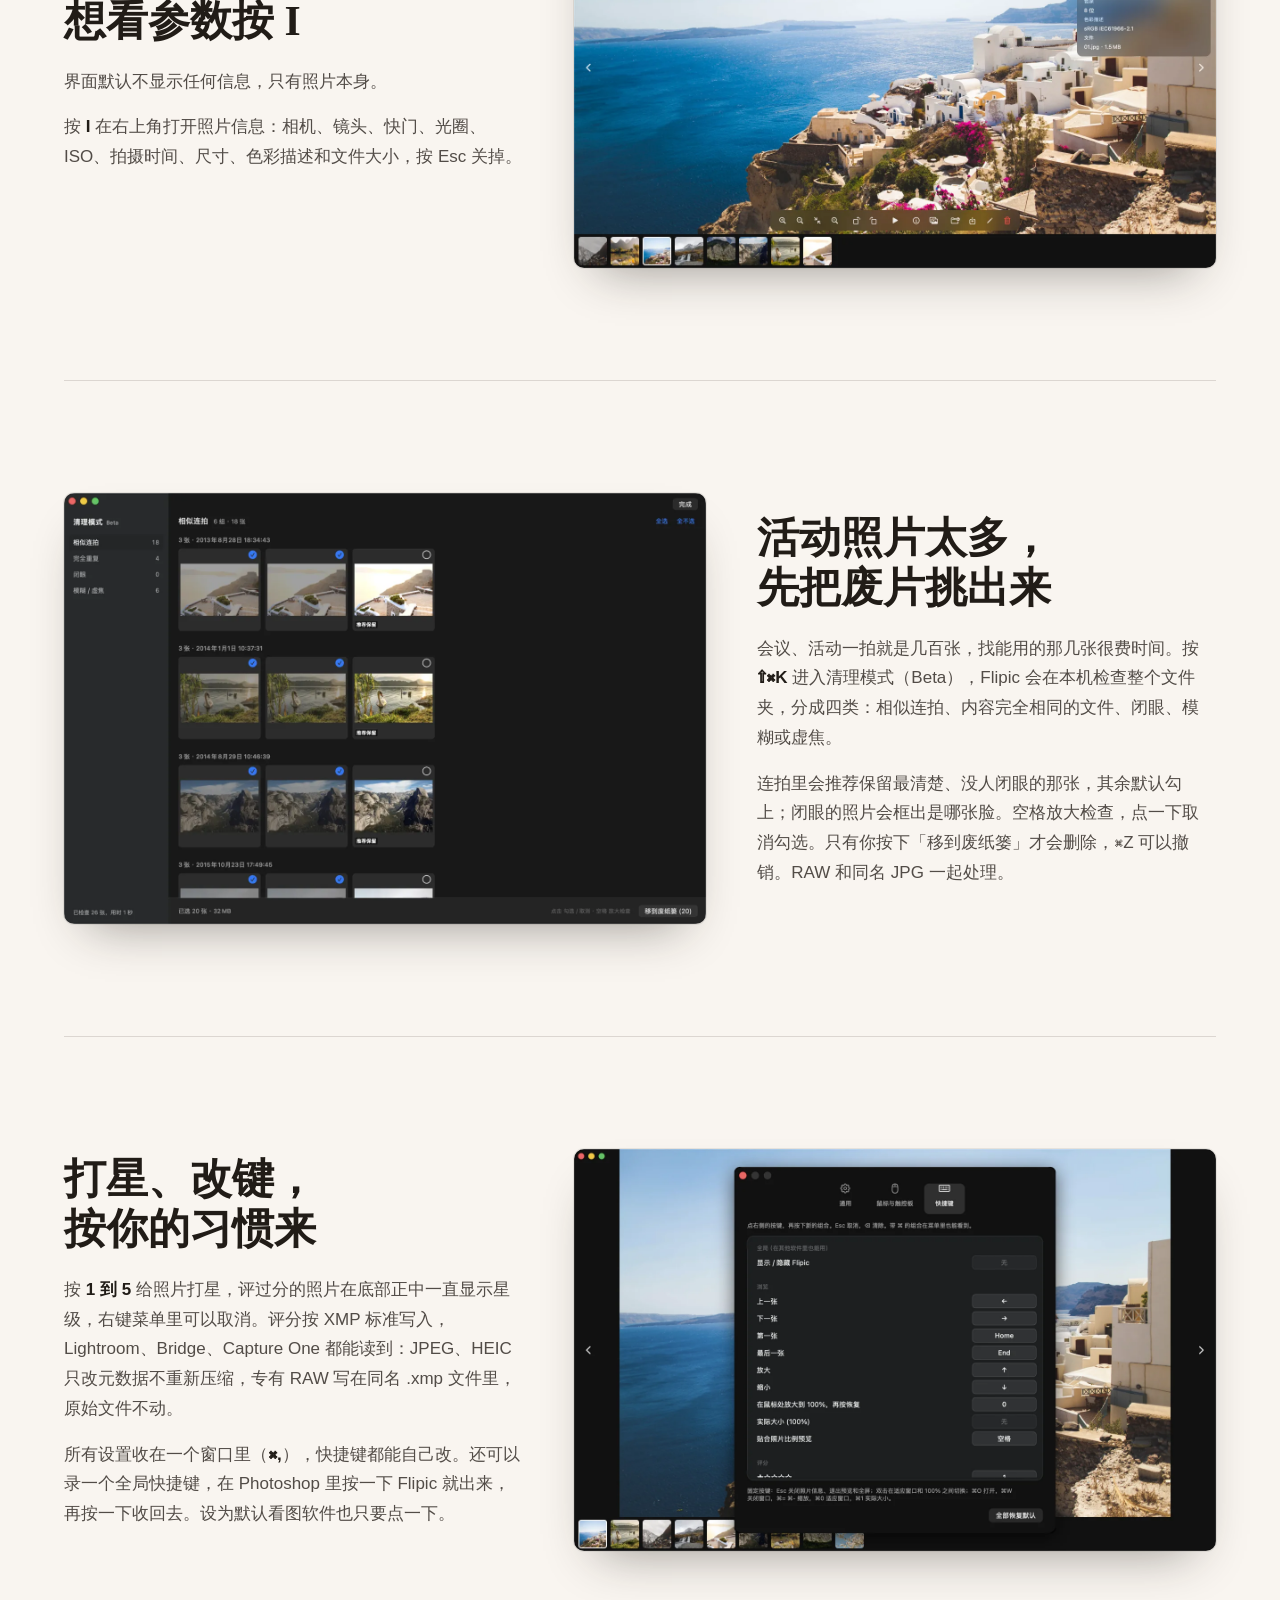
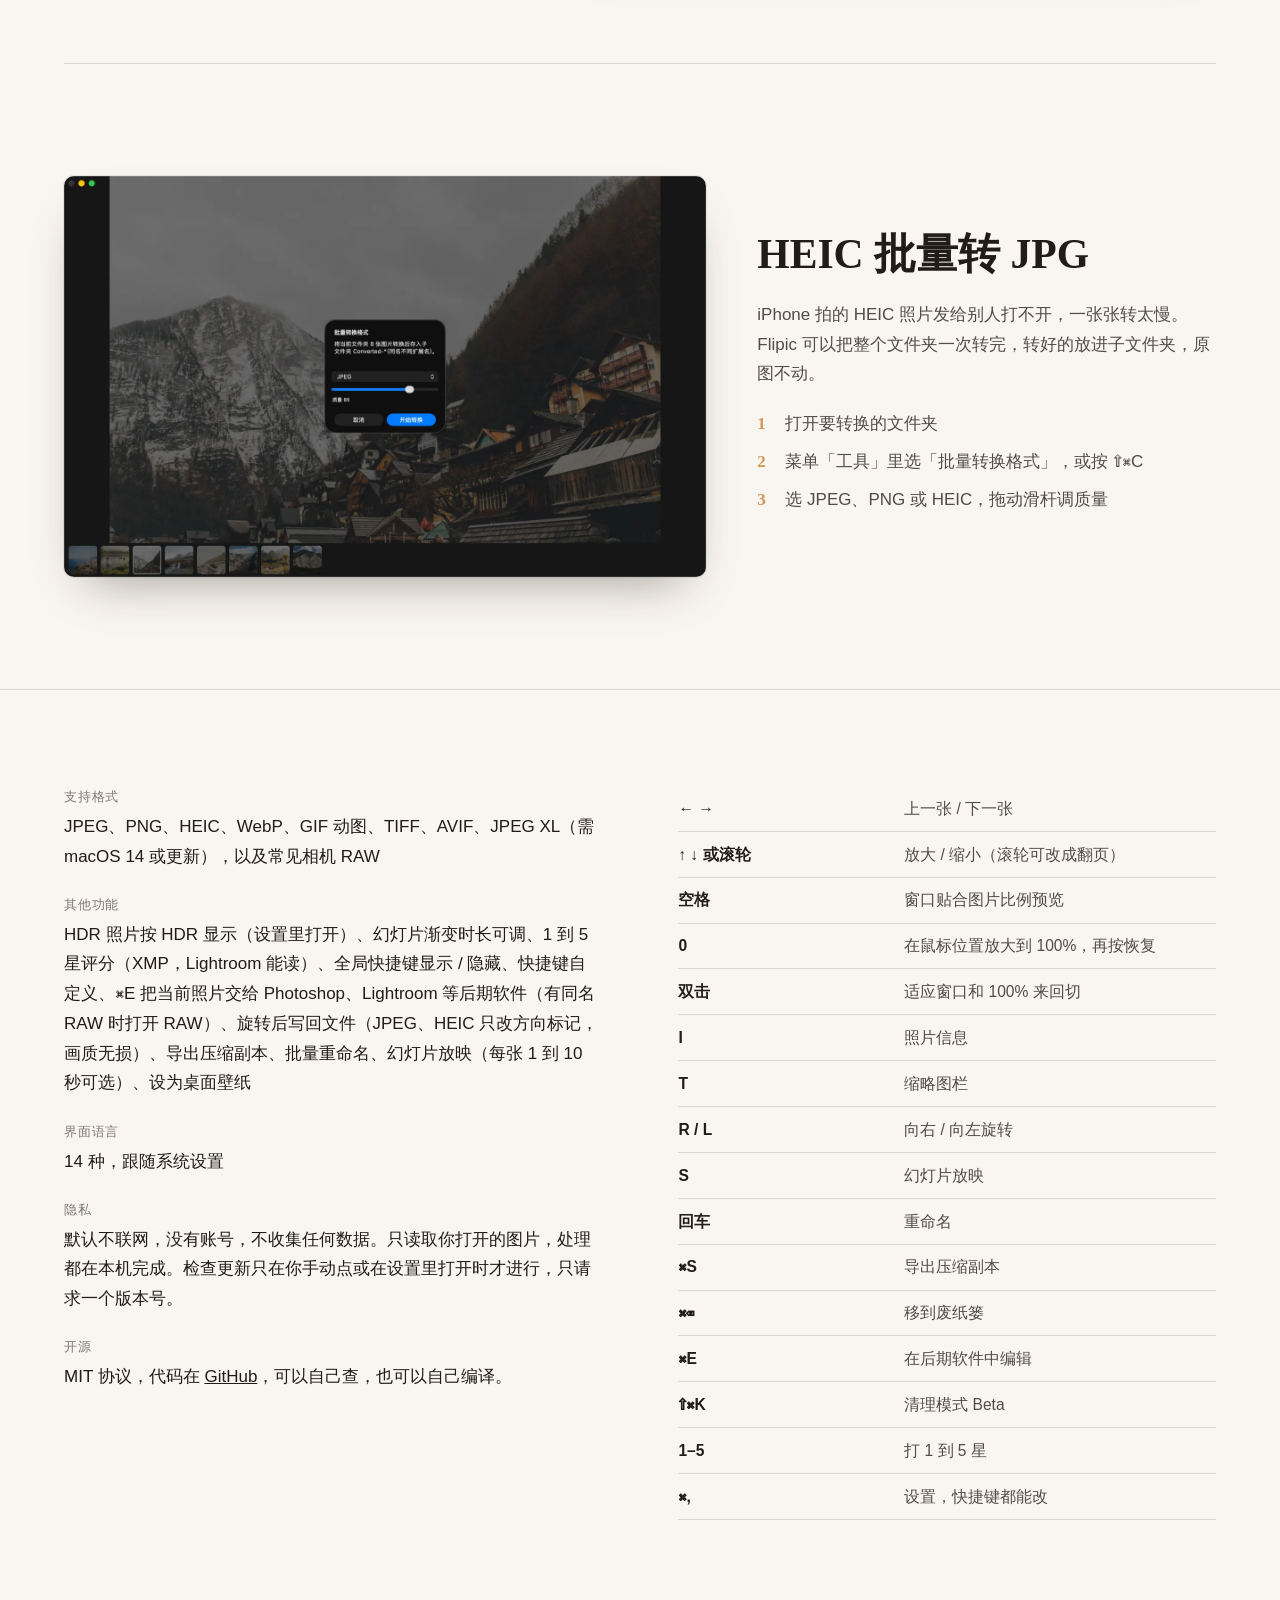
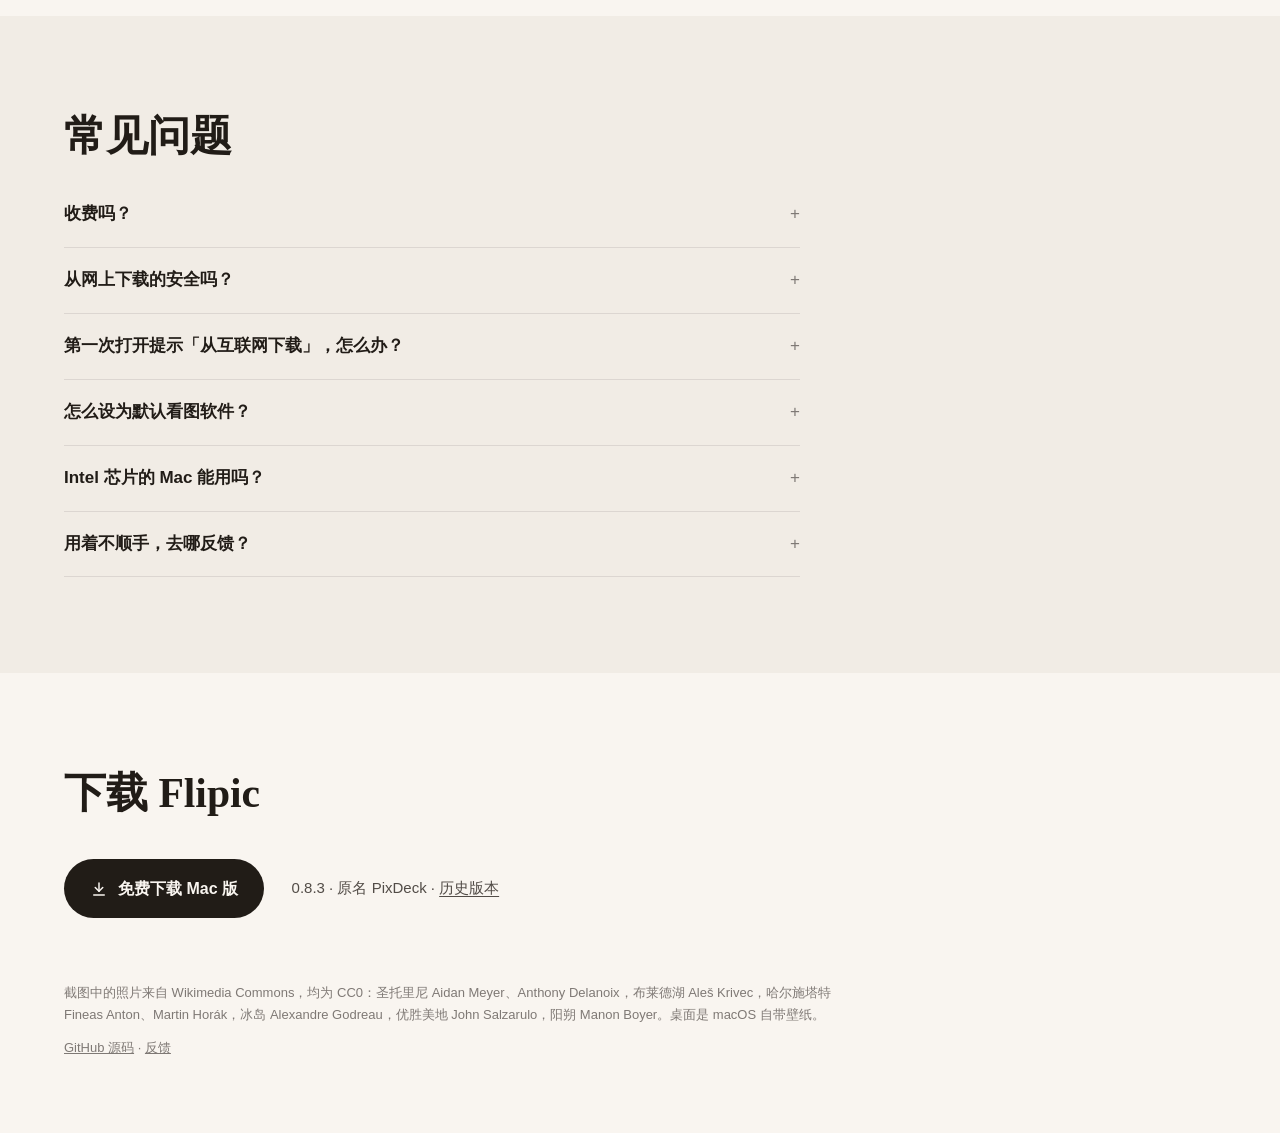
==== commit ffc381f2: "0.8.3 Pro trial is 7 days; site and README updated to match.  Co-Authored-By: Claude Opus 5.5 <norep" ====
--- a/docs/index.html
+++ b/docs/index.html
@@ -24,7 +24,7 @@
   "name": "Flipic",
   "operatingSystem": "macOS 13 或更新版本",
   "applicationCategory": "MultimediaApplication",
-  "softwareVersion": "0.8.2",
+  "softwareVersion": "0.8.3",
   "fileSize": "1.8MB",
   "downloadUrl": "https://flipic.app/download/Flipic.dmg",
   "image": "https://flipic.app/og.jpg",
@@ -424,7 +424,7 @@
         <svg viewBox="0 0 24 24" fill="none" stroke="currentColor" stroke-width="2" stroke-linecap="round" stroke-linejoin="round" aria-hidden="true"><path d="M12 4v11"/><path d="m7 10 5 5 5-5"/><path d="M5 20h14"/></svg>
         免费下载 Mac 版
       </a>
-      <span class="alt">0.8.2 · 原名 PixDeck · <a href="https://github.com/xmasdong/flipic/releases">历史版本</a></span>
+      <span class="alt">0.8.3 · 原名 PixDeck · <a href="https://github.com/xmasdong/flipic/releases">历史版本</a></span>
     </div>
   </section>
 </main>
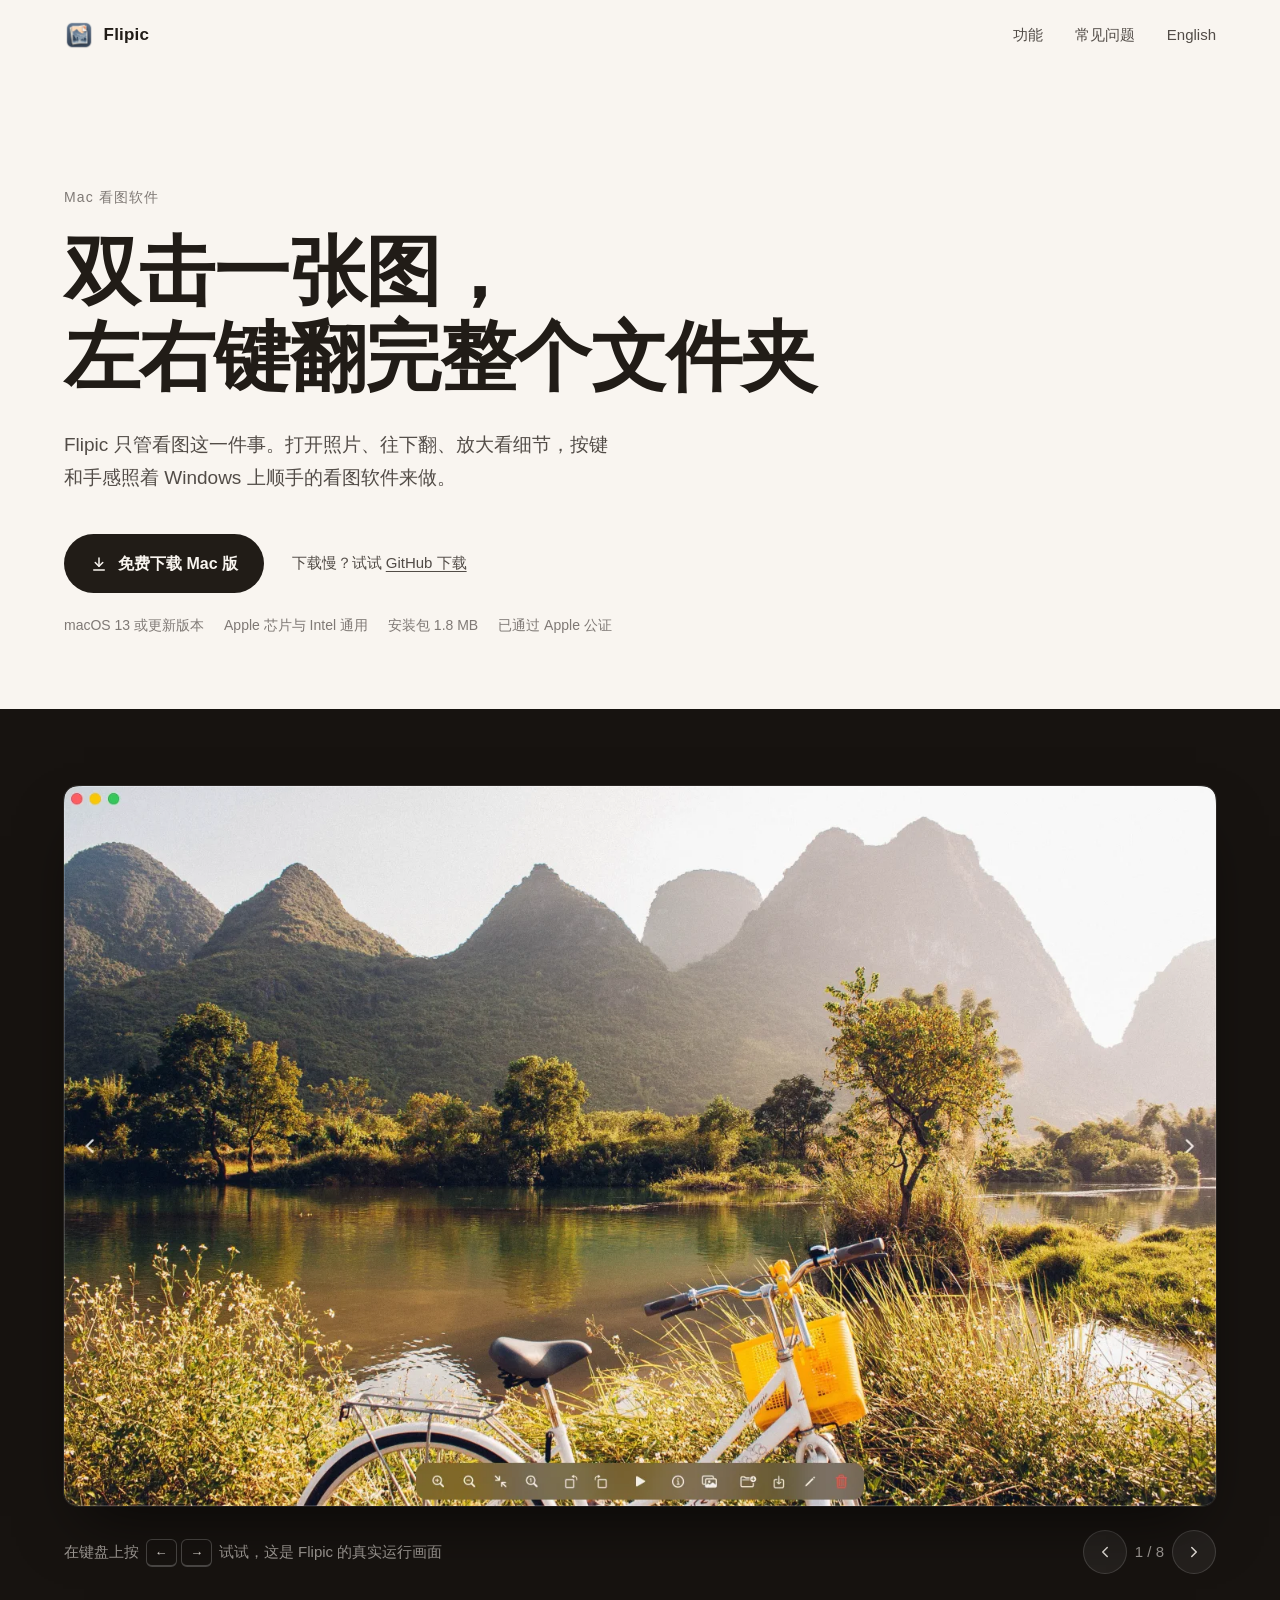
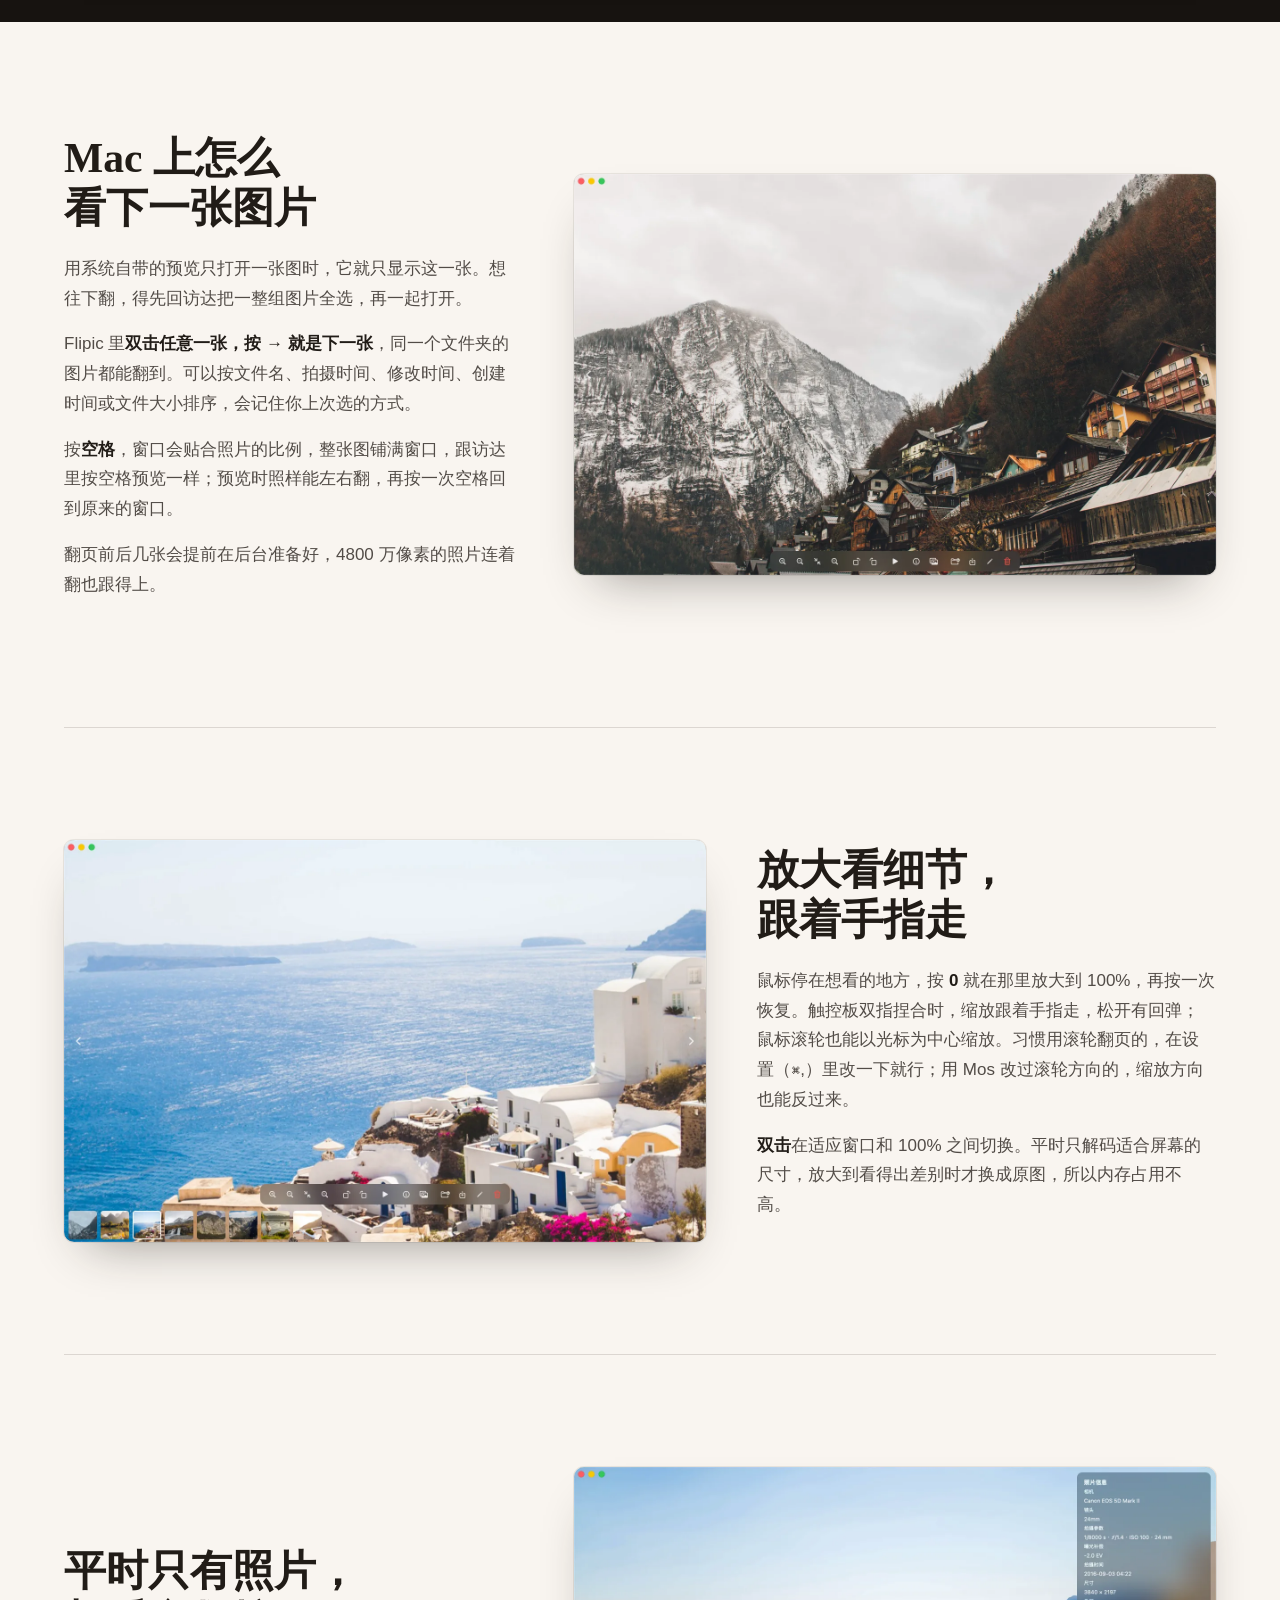
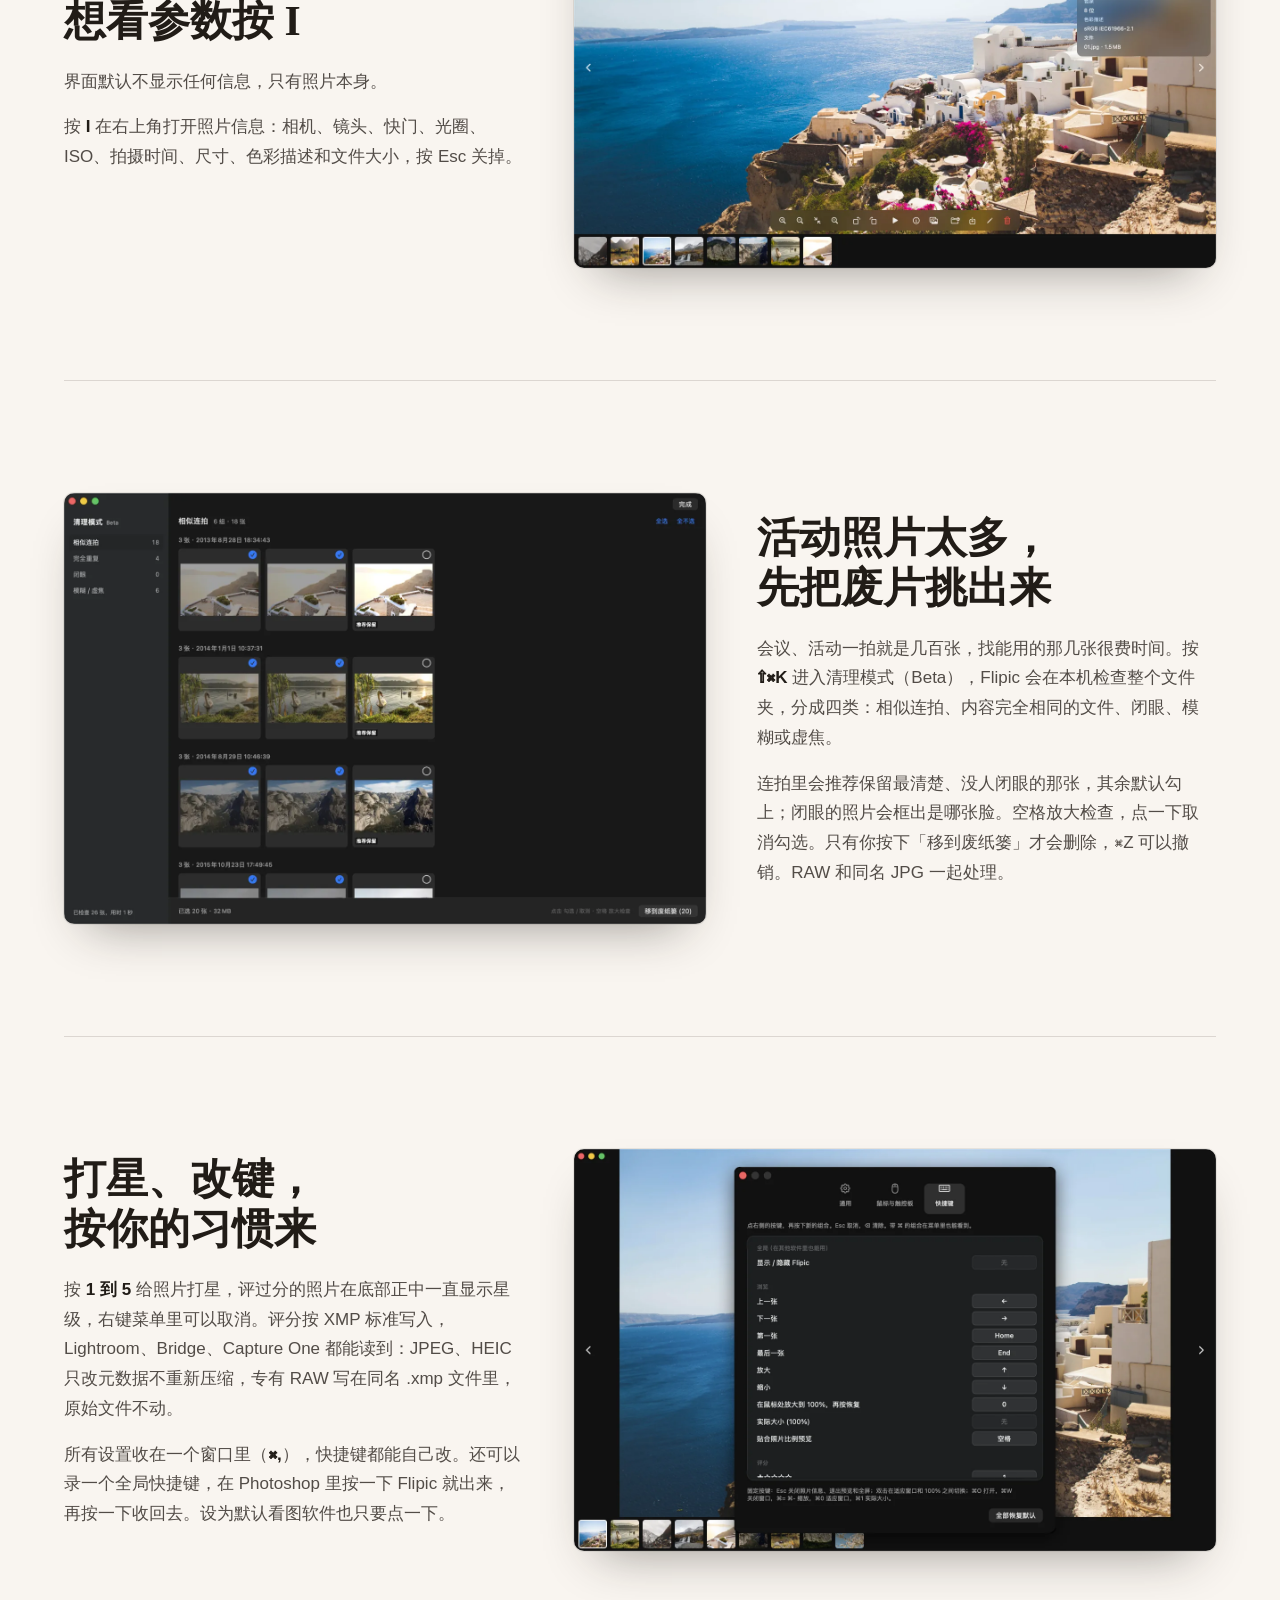
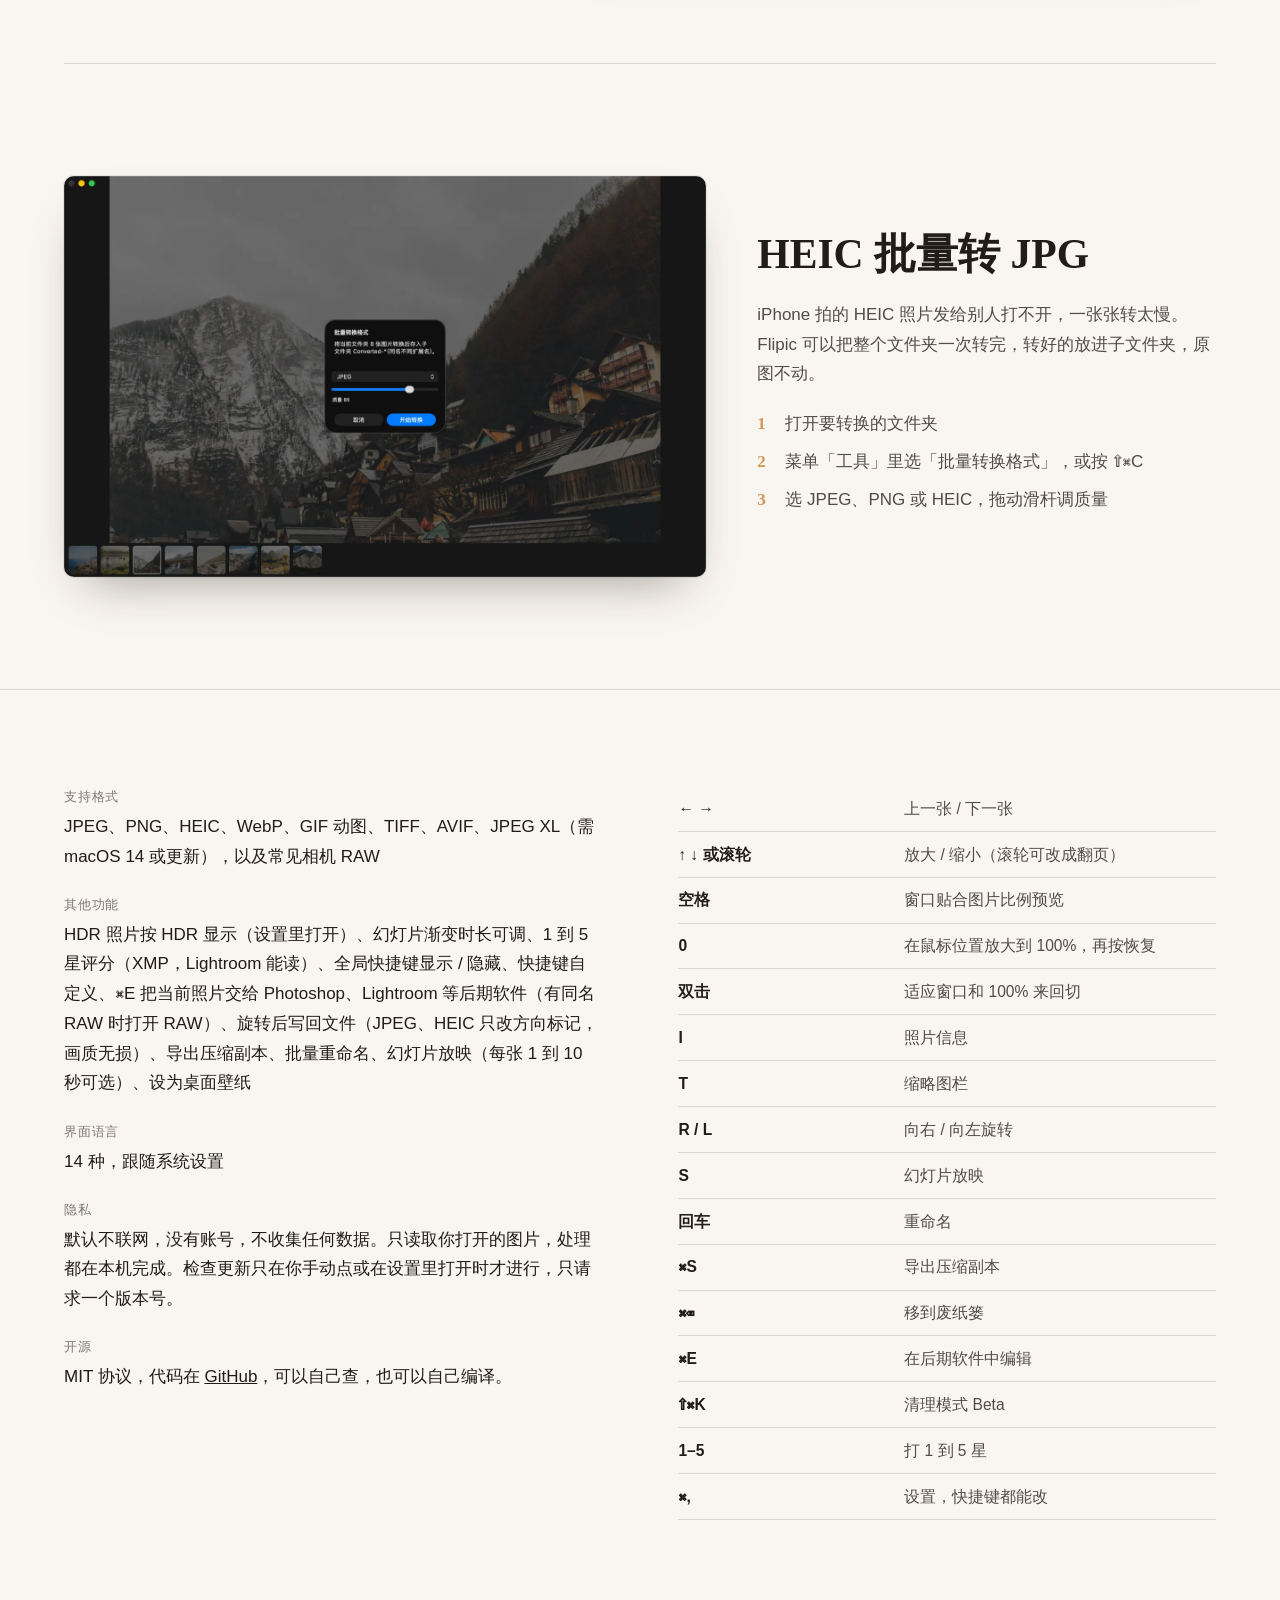
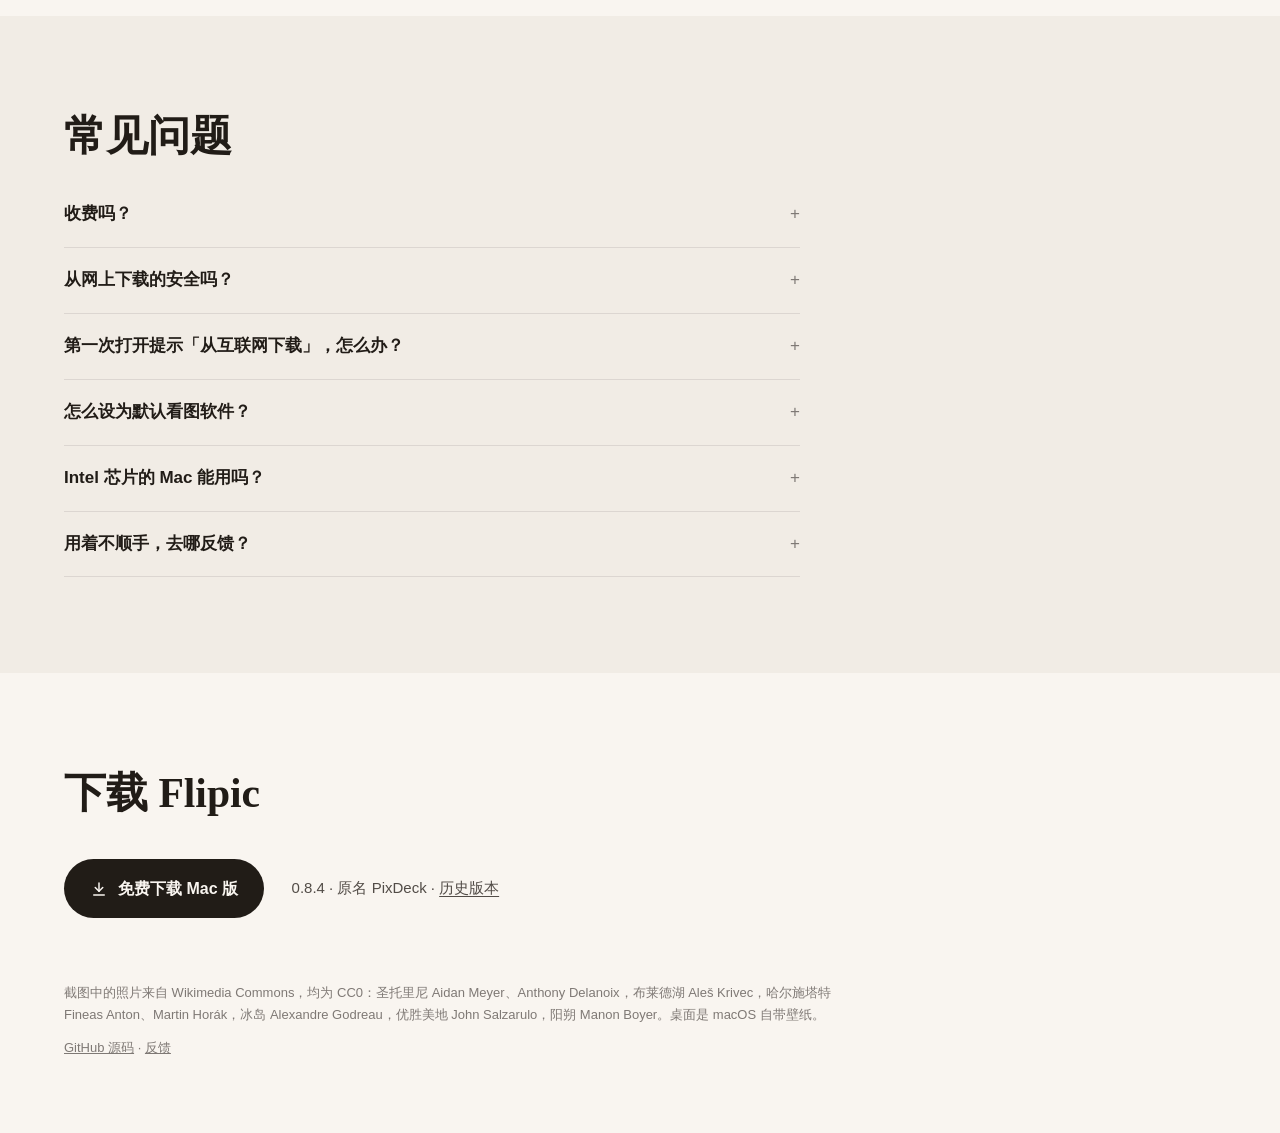
==== commit b8c18fc9: "0.8.4: keep on top, share, frosted background, stay in background - Toolbar pin keeps the window abo" ====
--- a/docs/index.html
+++ b/docs/index.html
@@ -24,7 +24,7 @@
   "name": "Flipic",
   "operatingSystem": "macOS 13 或更新版本",
   "applicationCategory": "MultimediaApplication",
-  "softwareVersion": "0.8.3",
+  "softwareVersion": "0.8.4",
   "fileSize": "1.8MB",
   "downloadUrl": "https://flipic.app/download/Flipic.dmg",
   "image": "https://flipic.app/og.jpg",
@@ -424,7 +424,7 @@
         <svg viewBox="0 0 24 24" fill="none" stroke="currentColor" stroke-width="2" stroke-linecap="round" stroke-linejoin="round" aria-hidden="true"><path d="M12 4v11"/><path d="m7 10 5 5 5-5"/><path d="M5 20h14"/></svg>
         免费下载 Mac 版
       </a>
-      <span class="alt">0.8.3 · 原名 PixDeck · <a href="https://github.com/xmasdong/flipic/releases">历史版本</a></span>
+      <span class="alt">0.8.4 · 原名 PixDeck · <a href="https://github.com/xmasdong/flipic/releases">历史版本</a></span>
     </div>
   </section>
 </main>
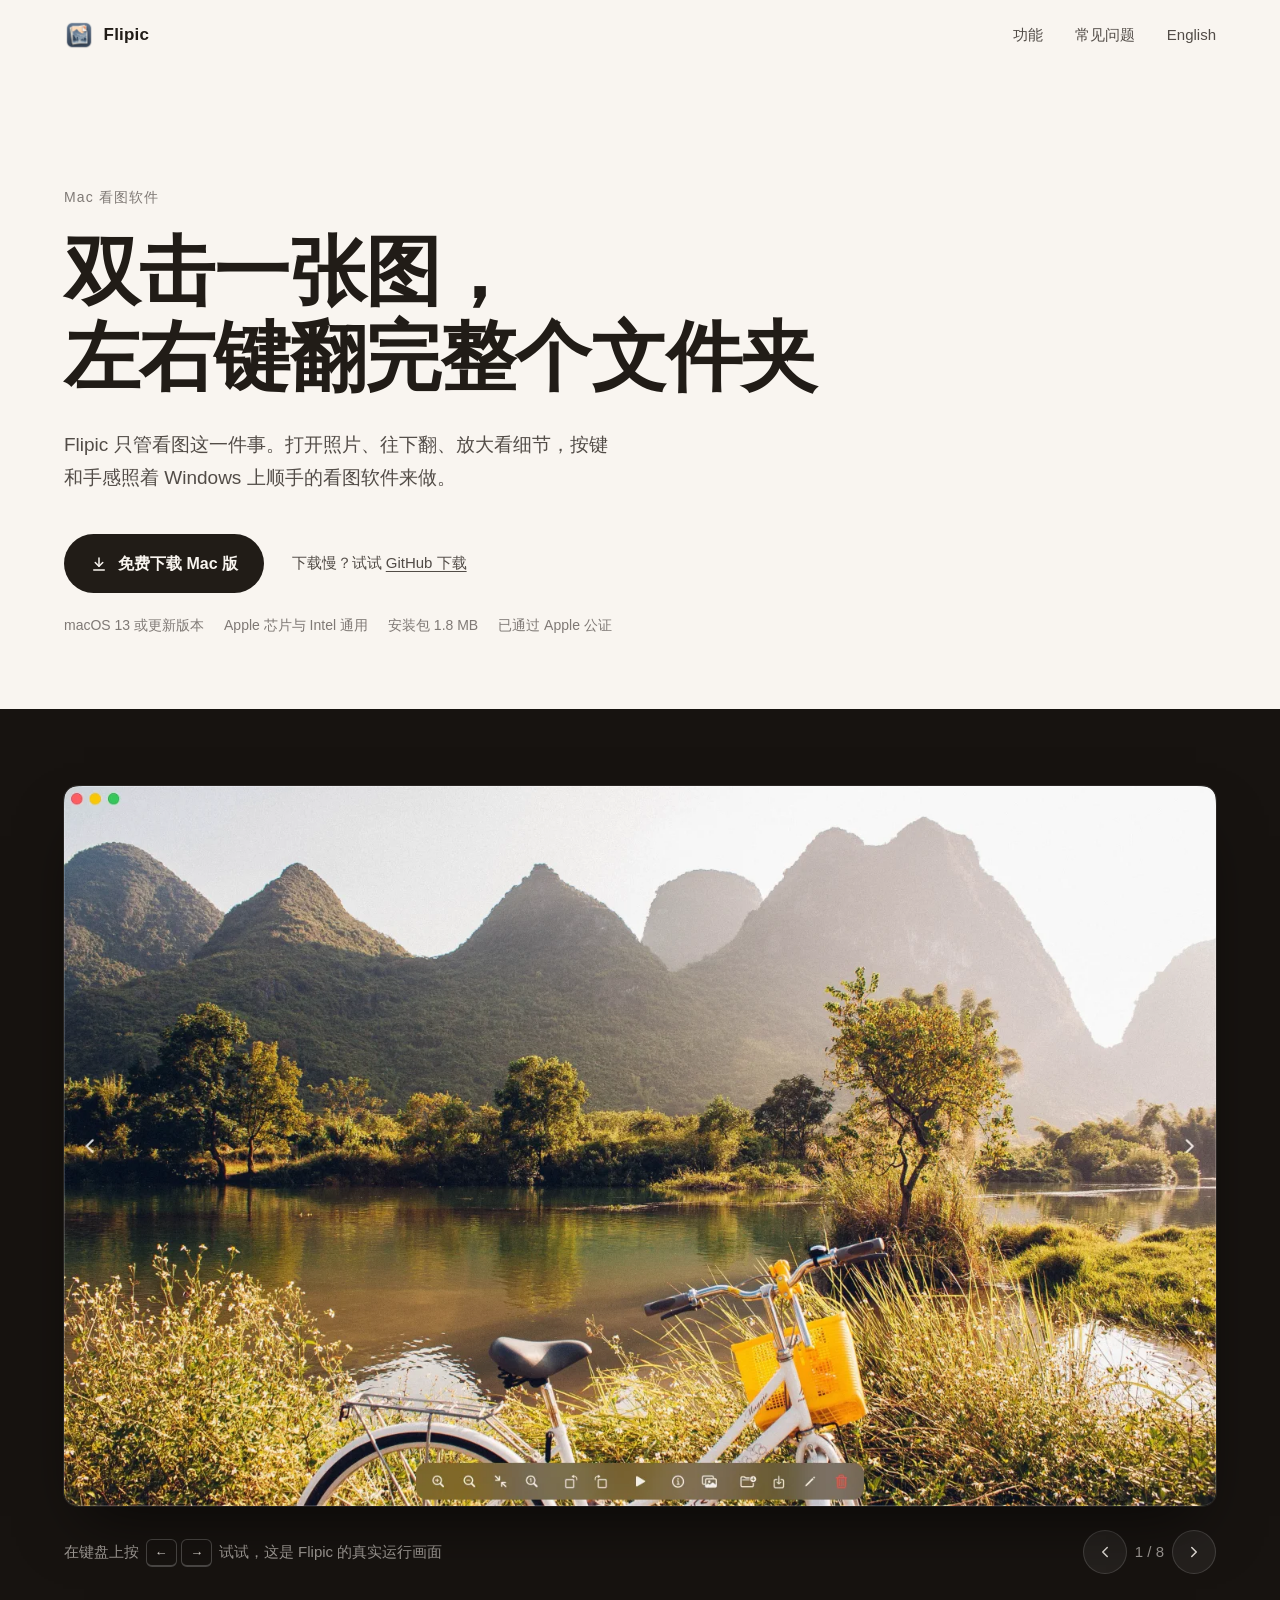
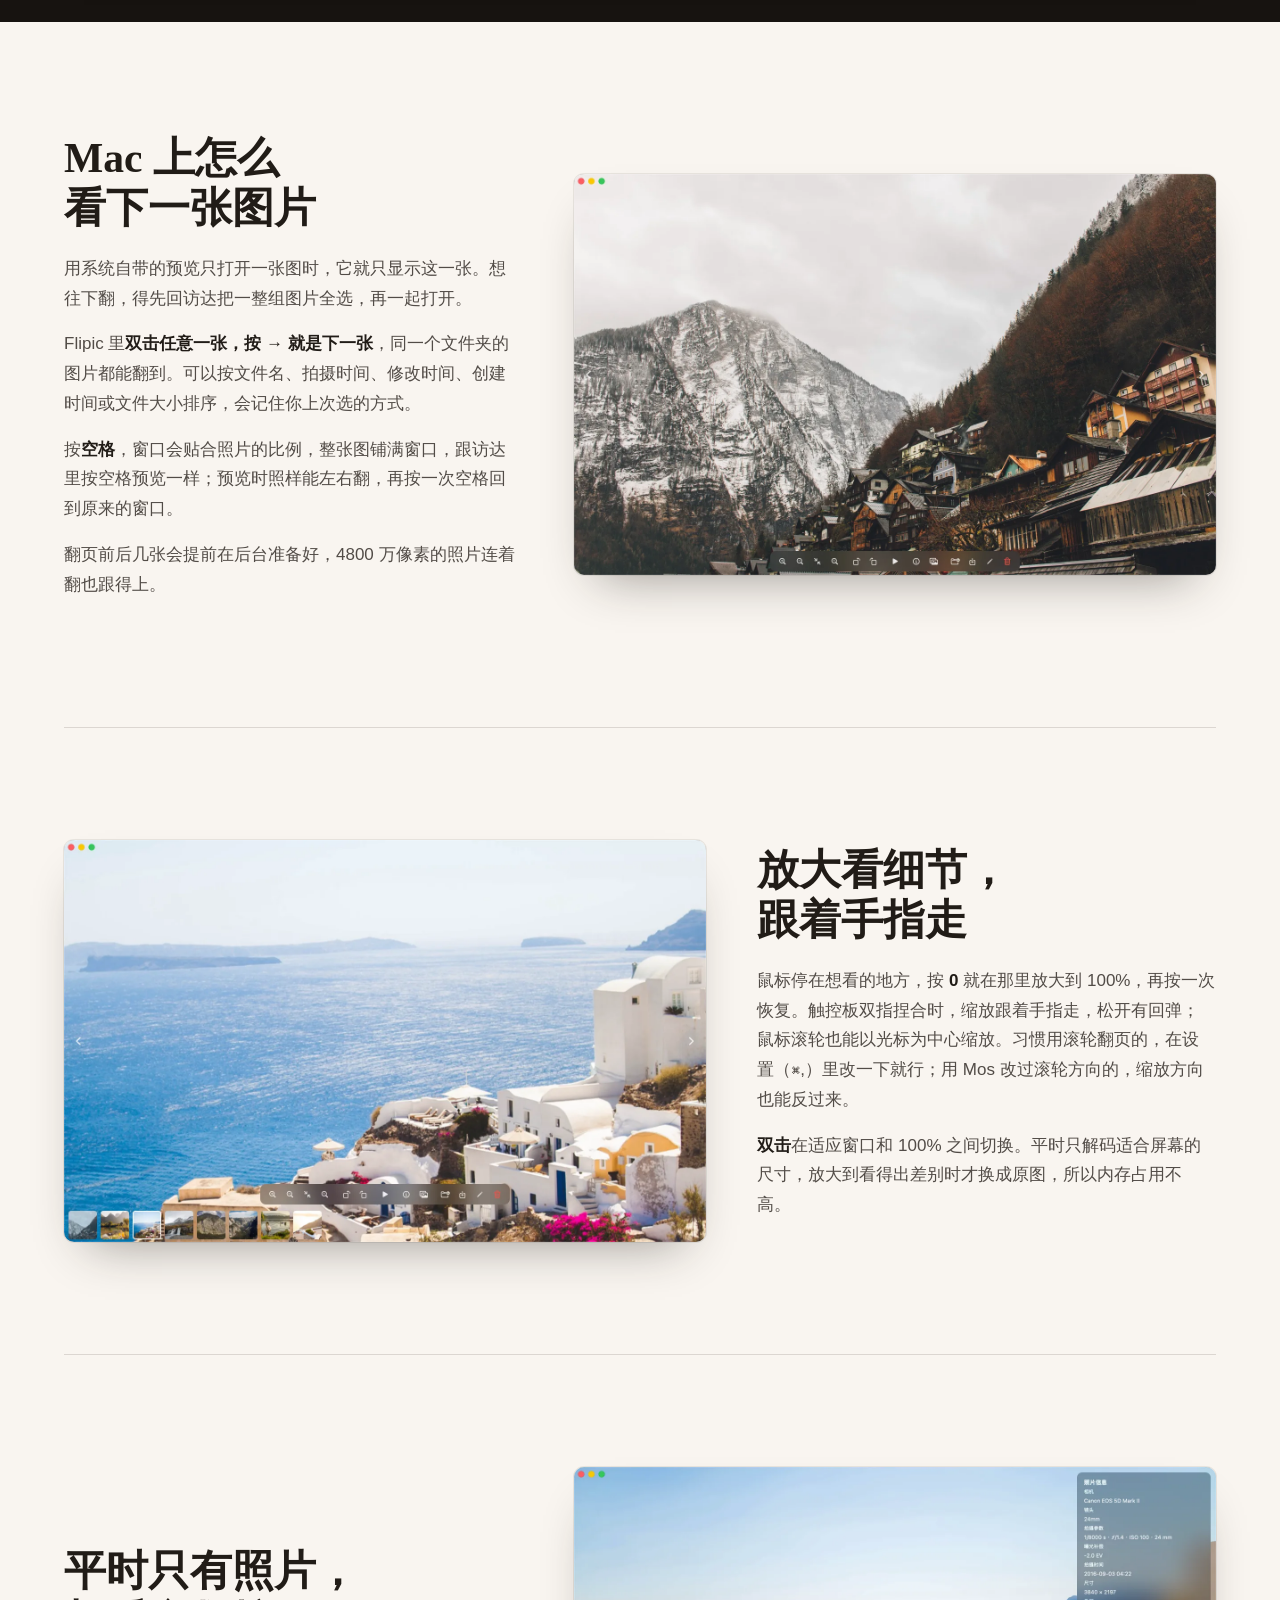
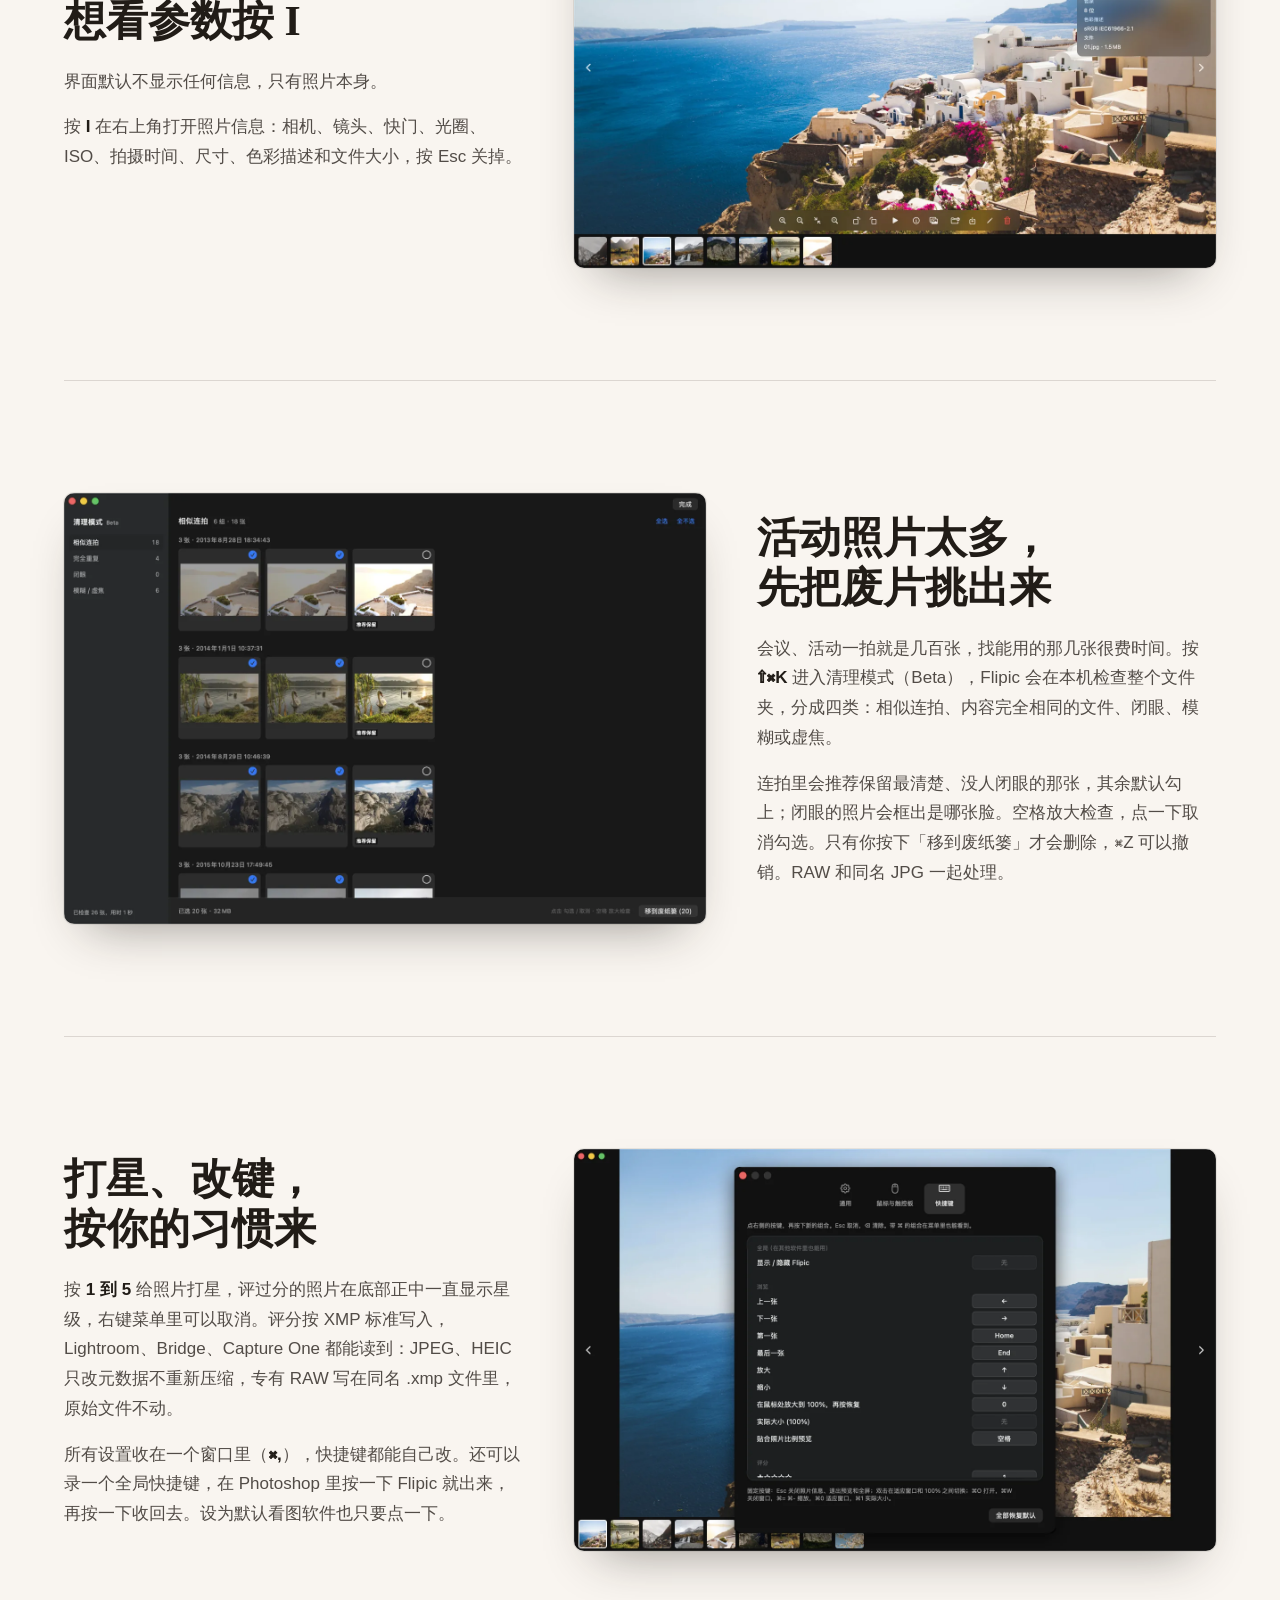
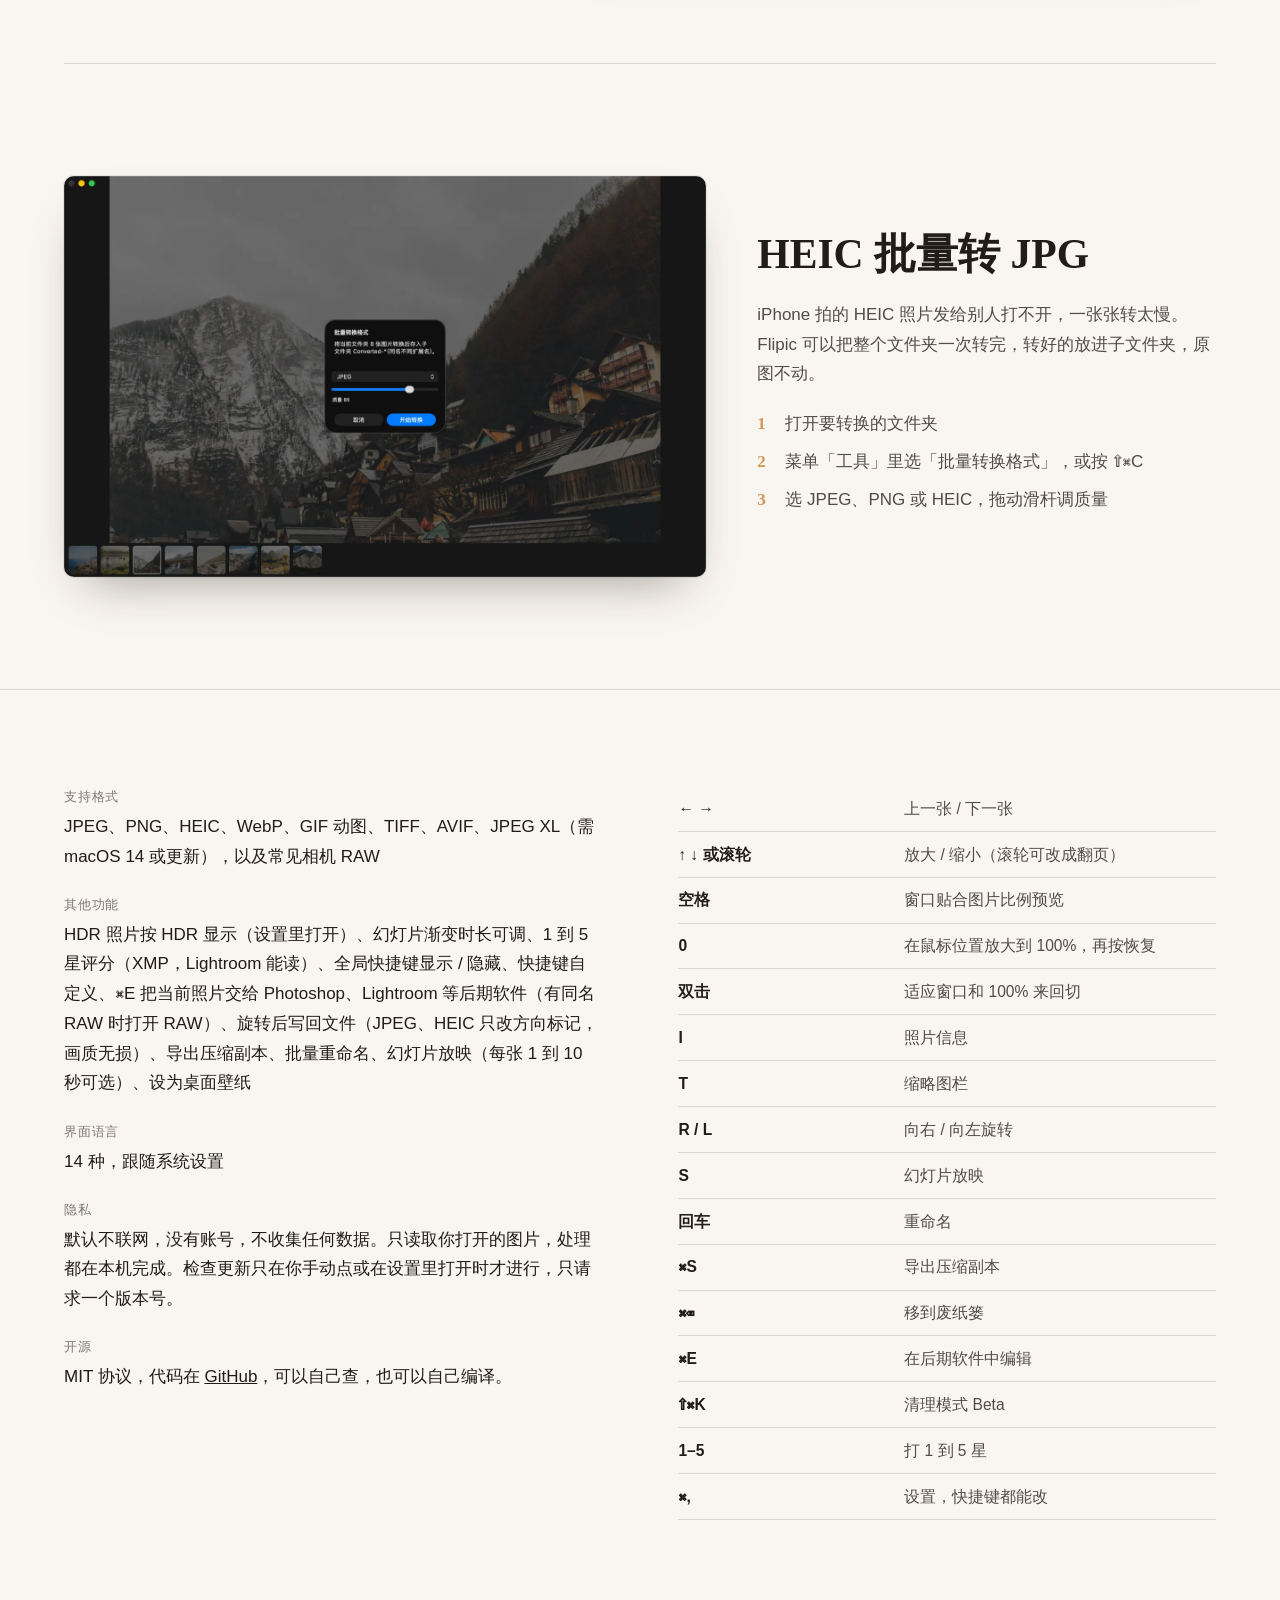
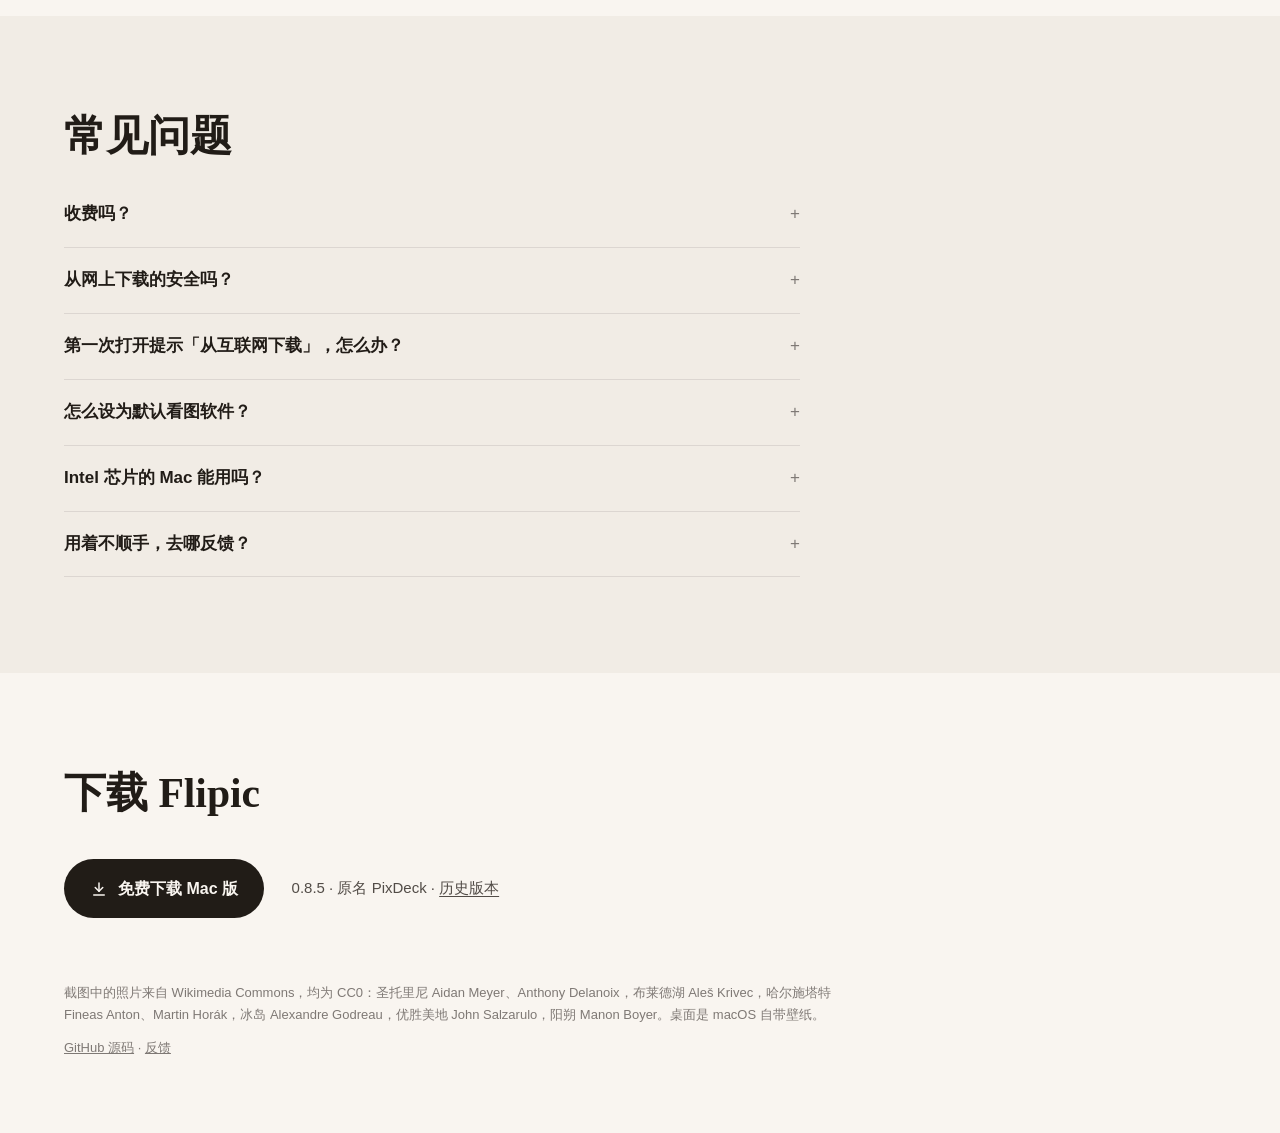
==== commit 1a736e89: "0.8.5: blurred photo background by default - Default background around photos is the current photo, " ====
--- a/docs/index.html
+++ b/docs/index.html
@@ -24,7 +24,7 @@
   "name": "Flipic",
   "operatingSystem": "macOS 13 或更新版本",
   "applicationCategory": "MultimediaApplication",
-  "softwareVersion": "0.8.4",
+  "softwareVersion": "0.8.5",
   "fileSize": "1.8MB",
   "downloadUrl": "https://flipic.app/download/Flipic.dmg",
   "image": "https://flipic.app/og.jpg",
@@ -424,7 +424,7 @@
         <svg viewBox="0 0 24 24" fill="none" stroke="currentColor" stroke-width="2" stroke-linecap="round" stroke-linejoin="round" aria-hidden="true"><path d="M12 4v11"/><path d="m7 10 5 5 5-5"/><path d="M5 20h14"/></svg>
         免费下载 Mac 版
       </a>
-      <span class="alt">0.8.4 · 原名 PixDeck · <a href="https://github.com/xmasdong/flipic/releases">历史版本</a></span>
+      <span class="alt">0.8.5 · 原名 PixDeck · <a href="https://github.com/xmasdong/flipic/releases">历史版本</a></span>
     </div>
   </section>
 </main>
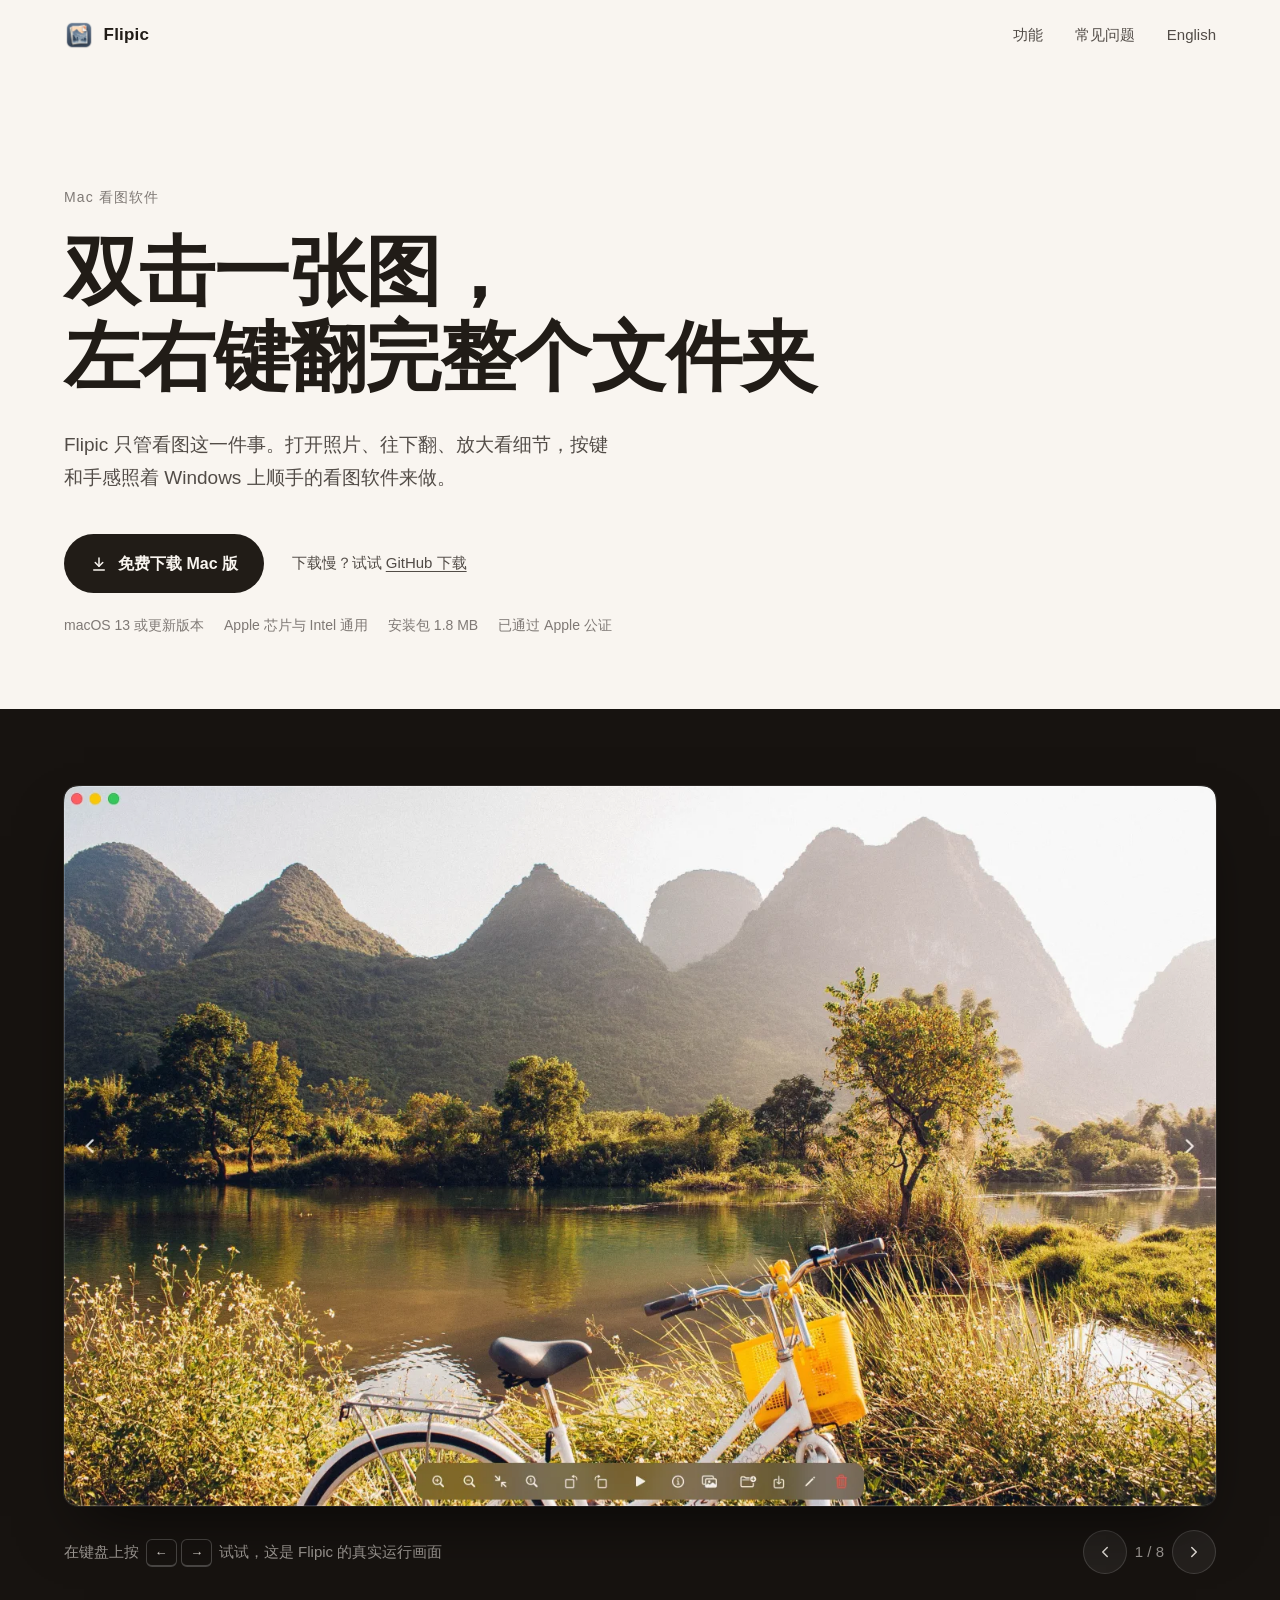
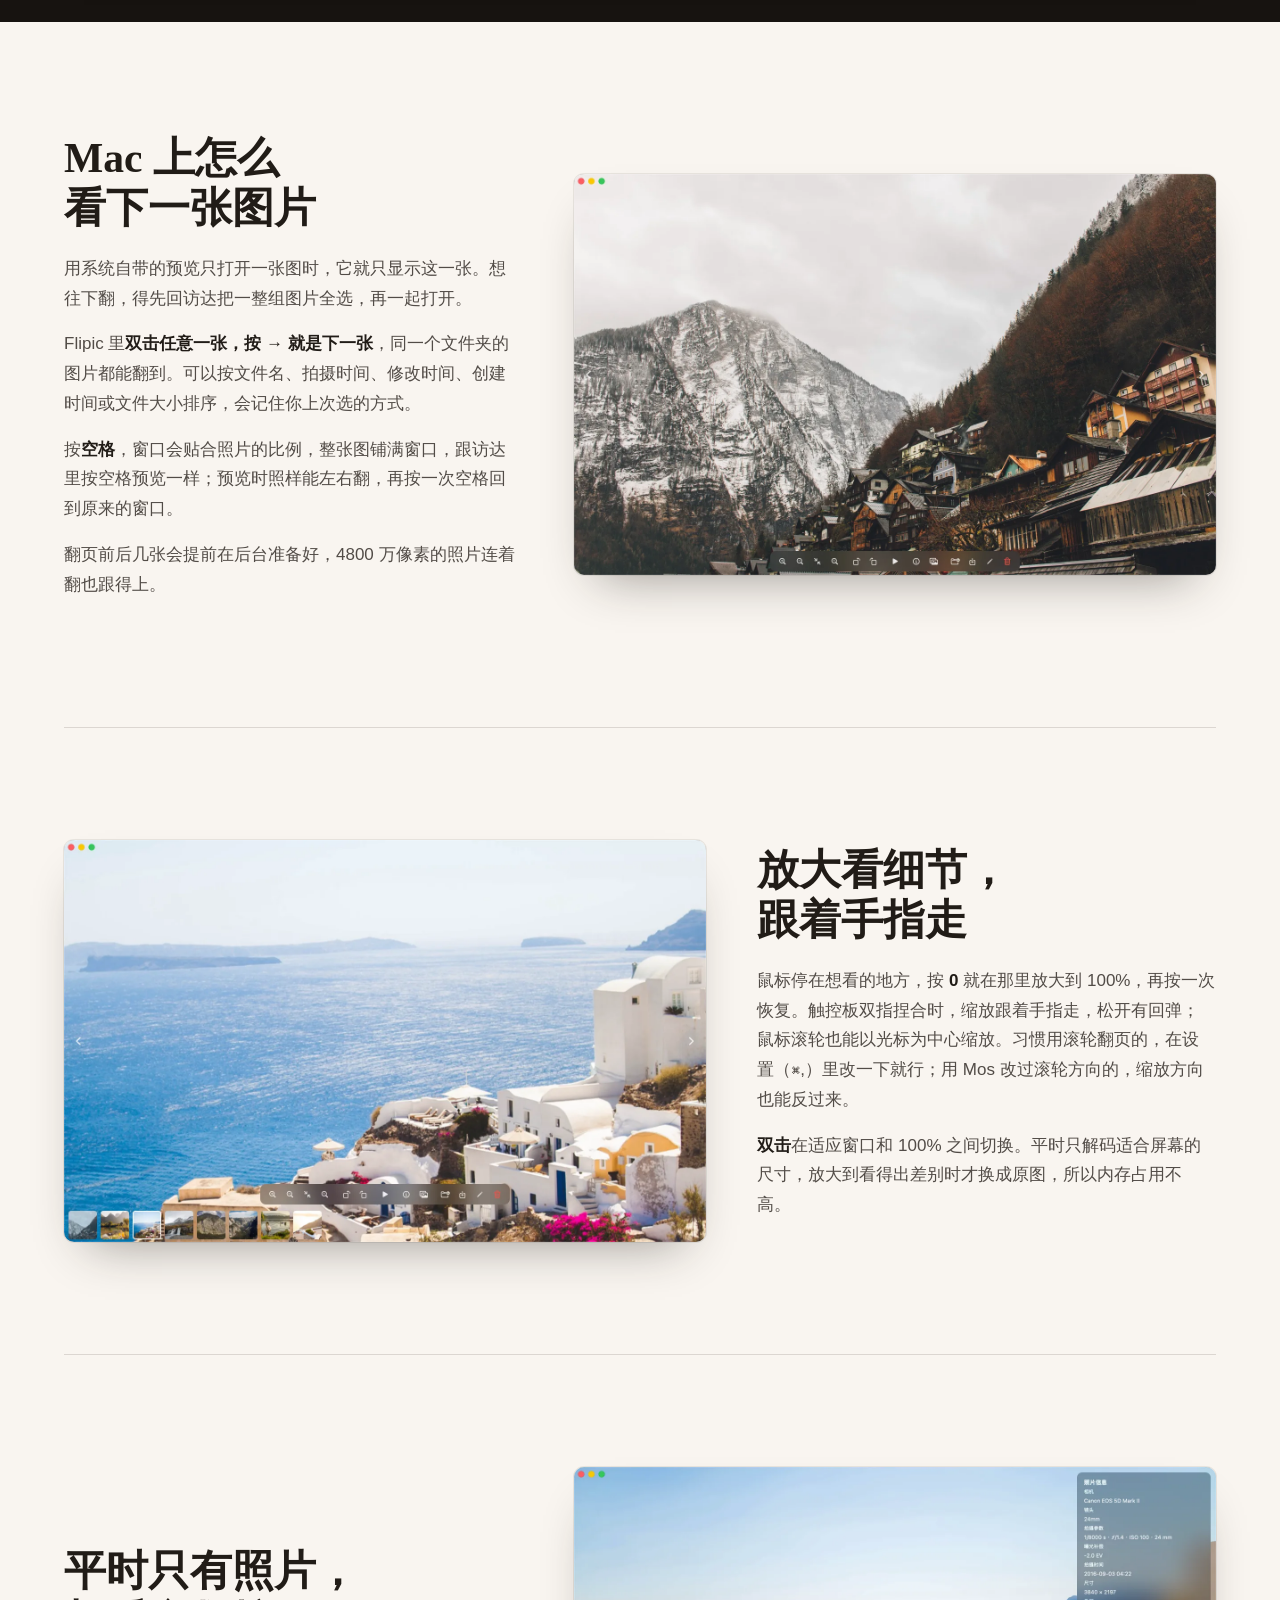
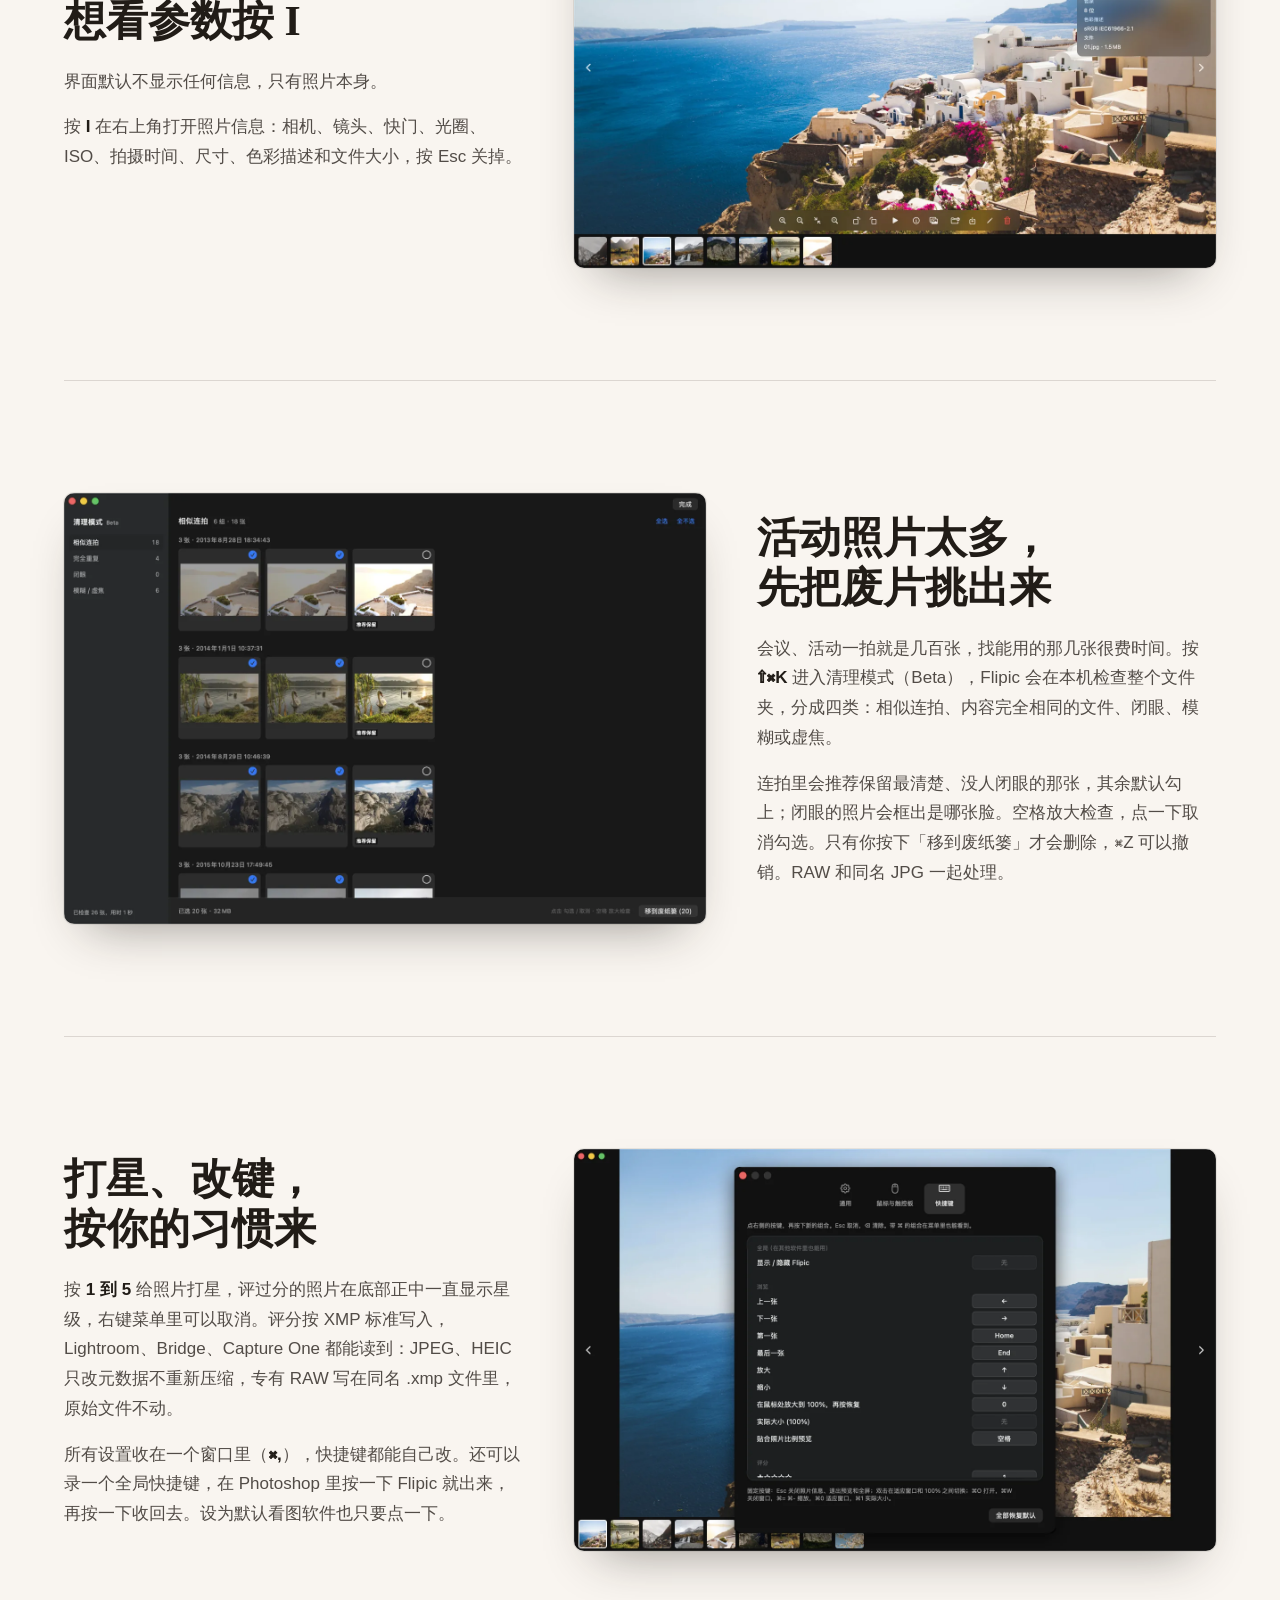
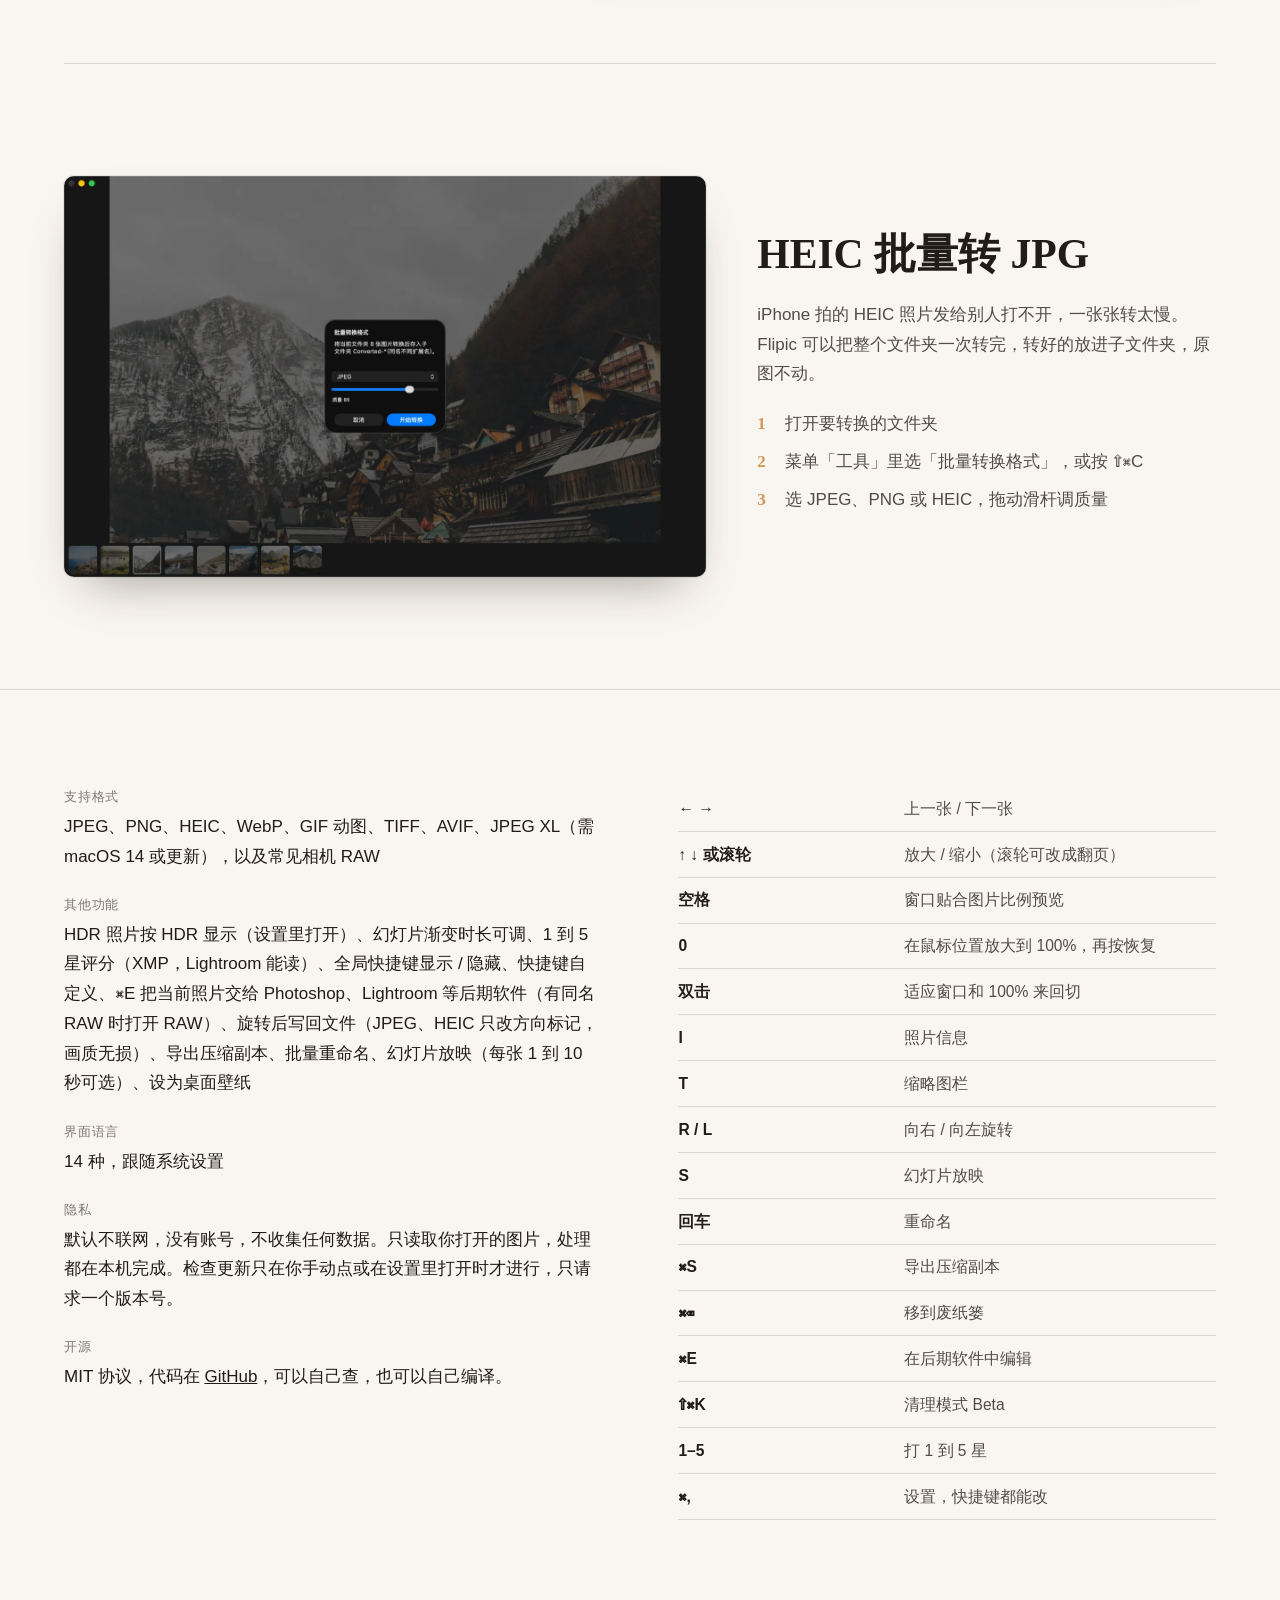
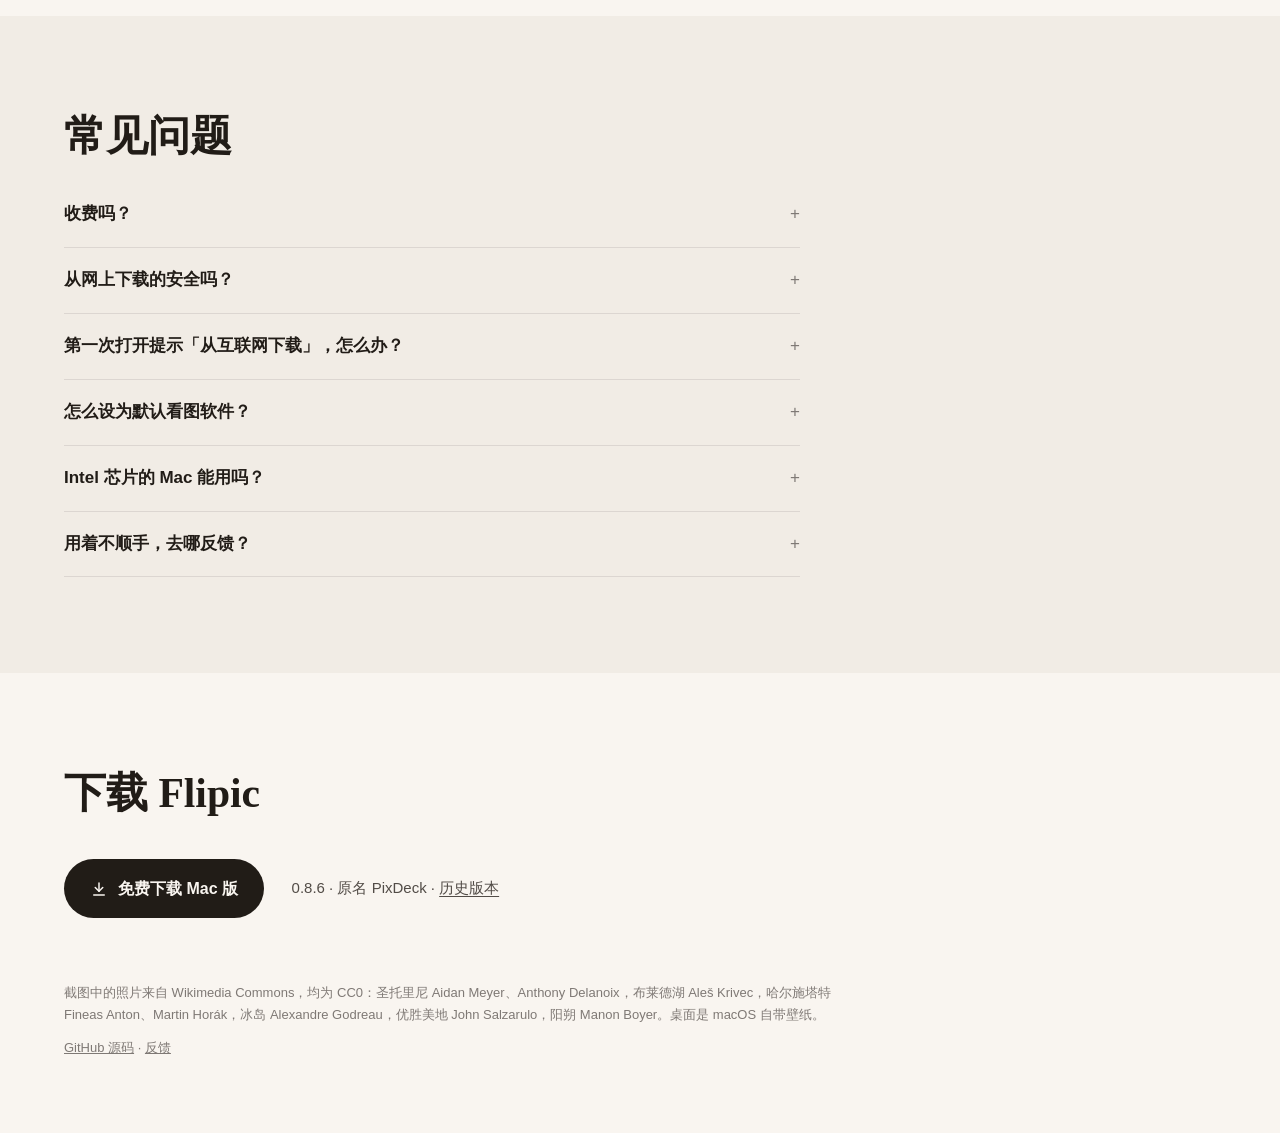
==== commit 28ada072: "0.8.6: ⌘W goes back to the start page first While photos are open, ⌘W returns to the start page so y" ====
--- a/docs/index.html
+++ b/docs/index.html
@@ -24,7 +24,7 @@
   "name": "Flipic",
   "operatingSystem": "macOS 13 或更新版本",
   "applicationCategory": "MultimediaApplication",
-  "softwareVersion": "0.8.5",
+  "softwareVersion": "0.8.6",
   "fileSize": "1.8MB",
   "downloadUrl": "https://flipic.app/download/Flipic.dmg",
   "image": "https://flipic.app/og.jpg",
@@ -424,7 +424,7 @@
         <svg viewBox="0 0 24 24" fill="none" stroke="currentColor" stroke-width="2" stroke-linecap="round" stroke-linejoin="round" aria-hidden="true"><path d="M12 4v11"/><path d="m7 10 5 5 5-5"/><path d="M5 20h14"/></svg>
         免费下载 Mac 版
       </a>
-      <span class="alt">0.8.5 · 原名 PixDeck · <a href="https://github.com/xmasdong/flipic/releases">历史版本</a></span>
+      <span class="alt">0.8.6 · 原名 PixDeck · <a href="https://github.com/xmasdong/flipic/releases">历史版本</a></span>
     </div>
   </section>
 </main>
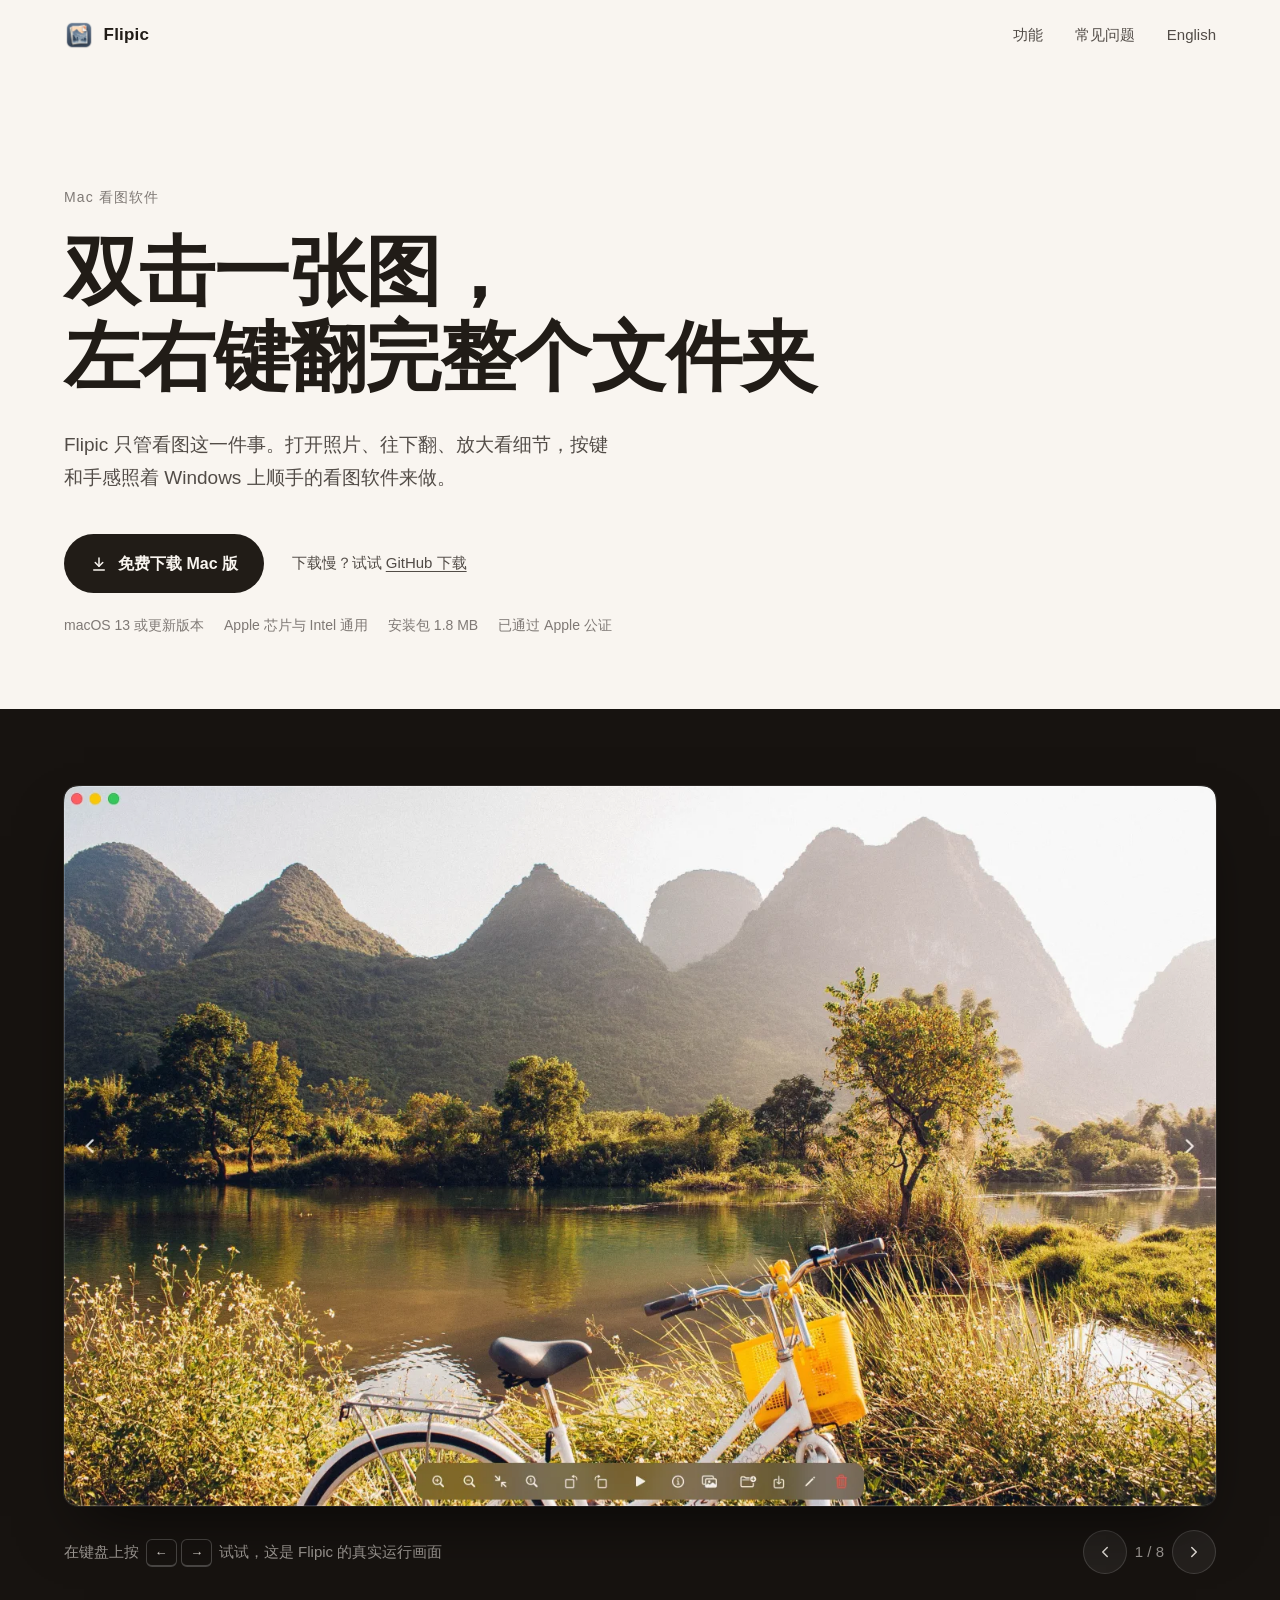
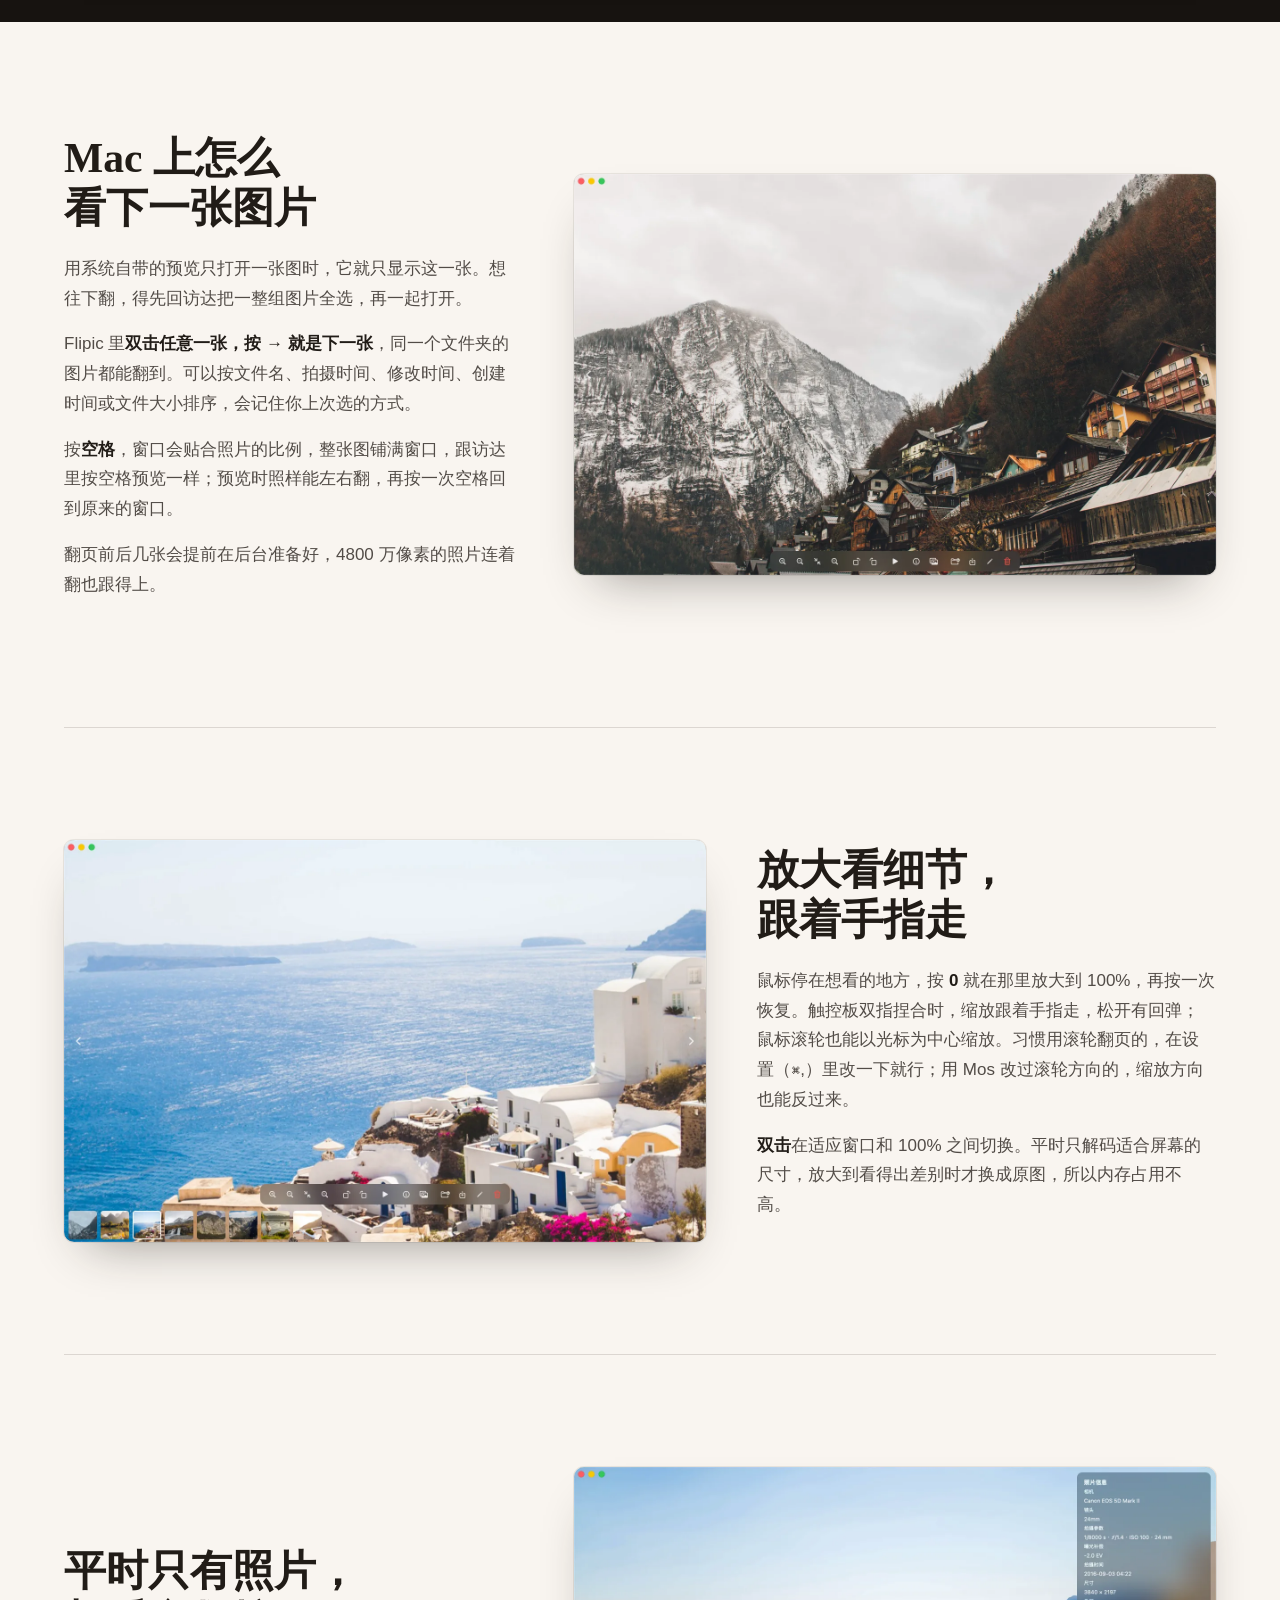
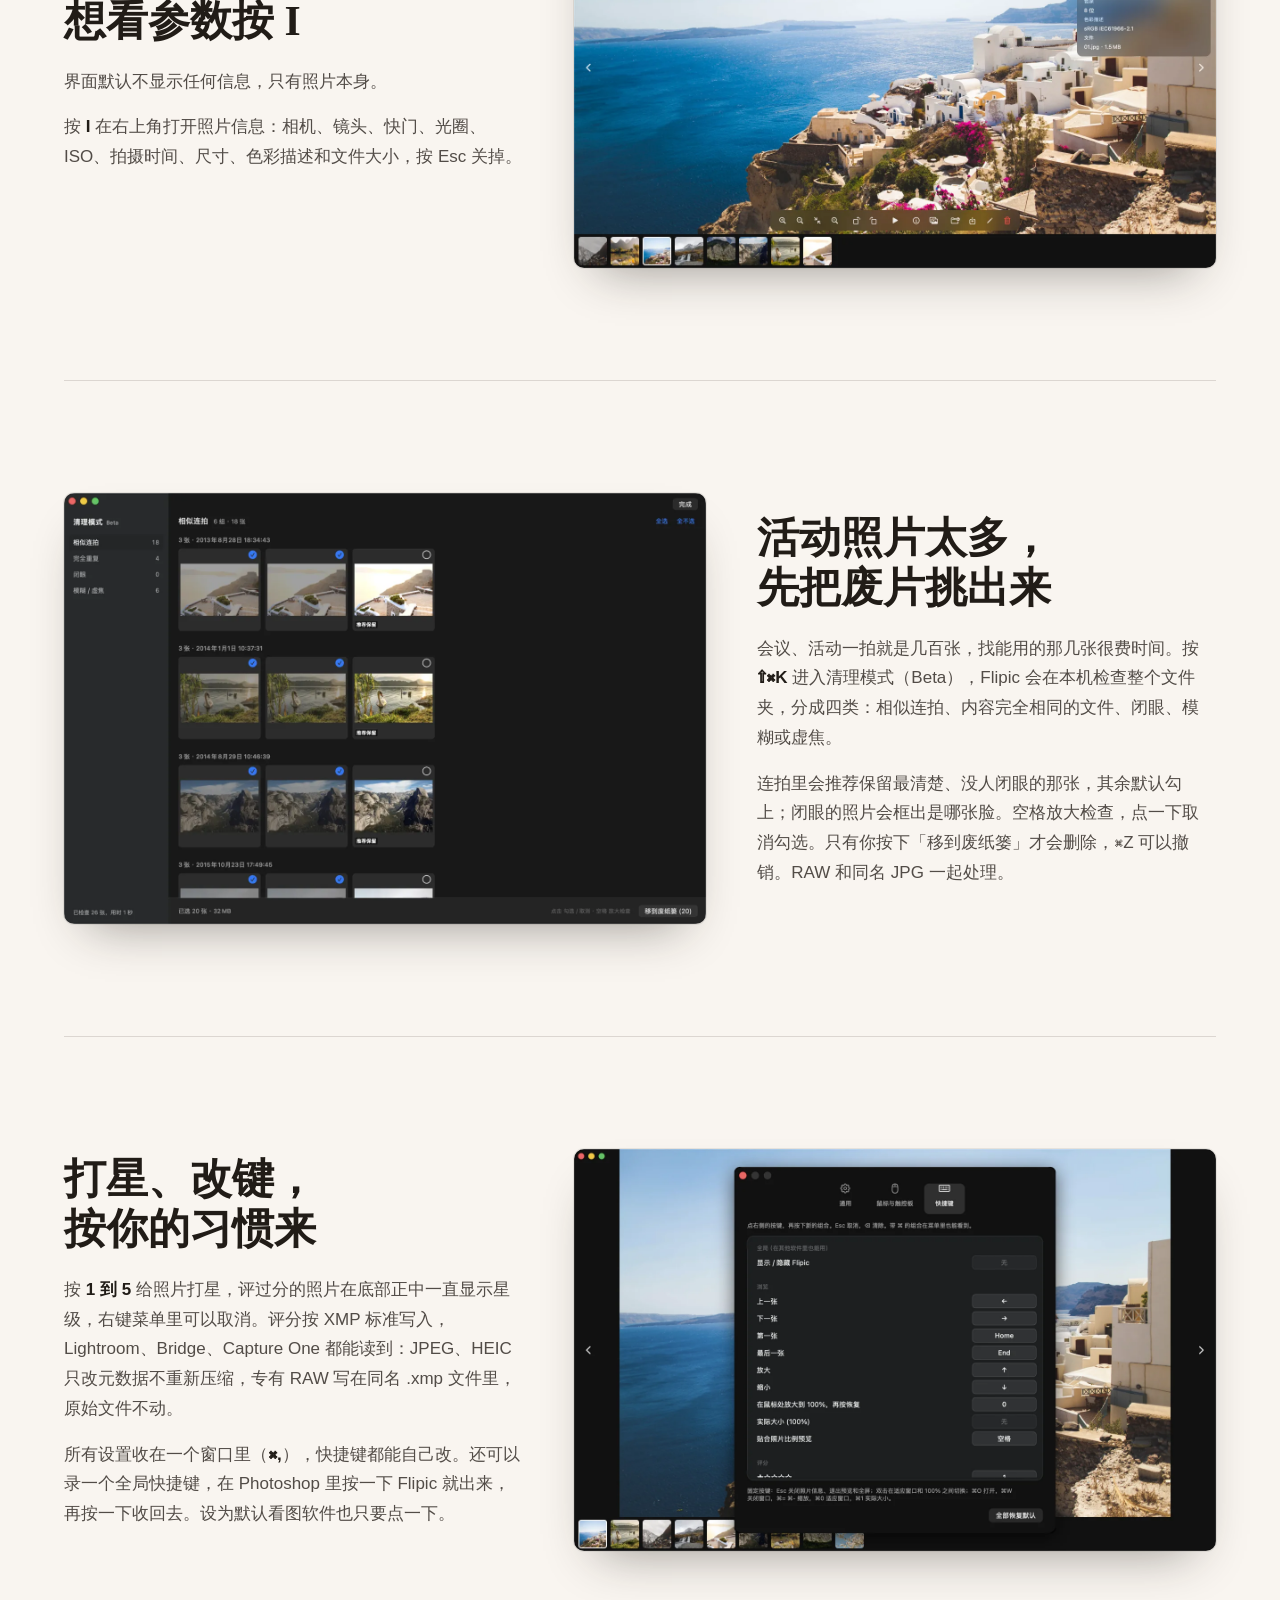
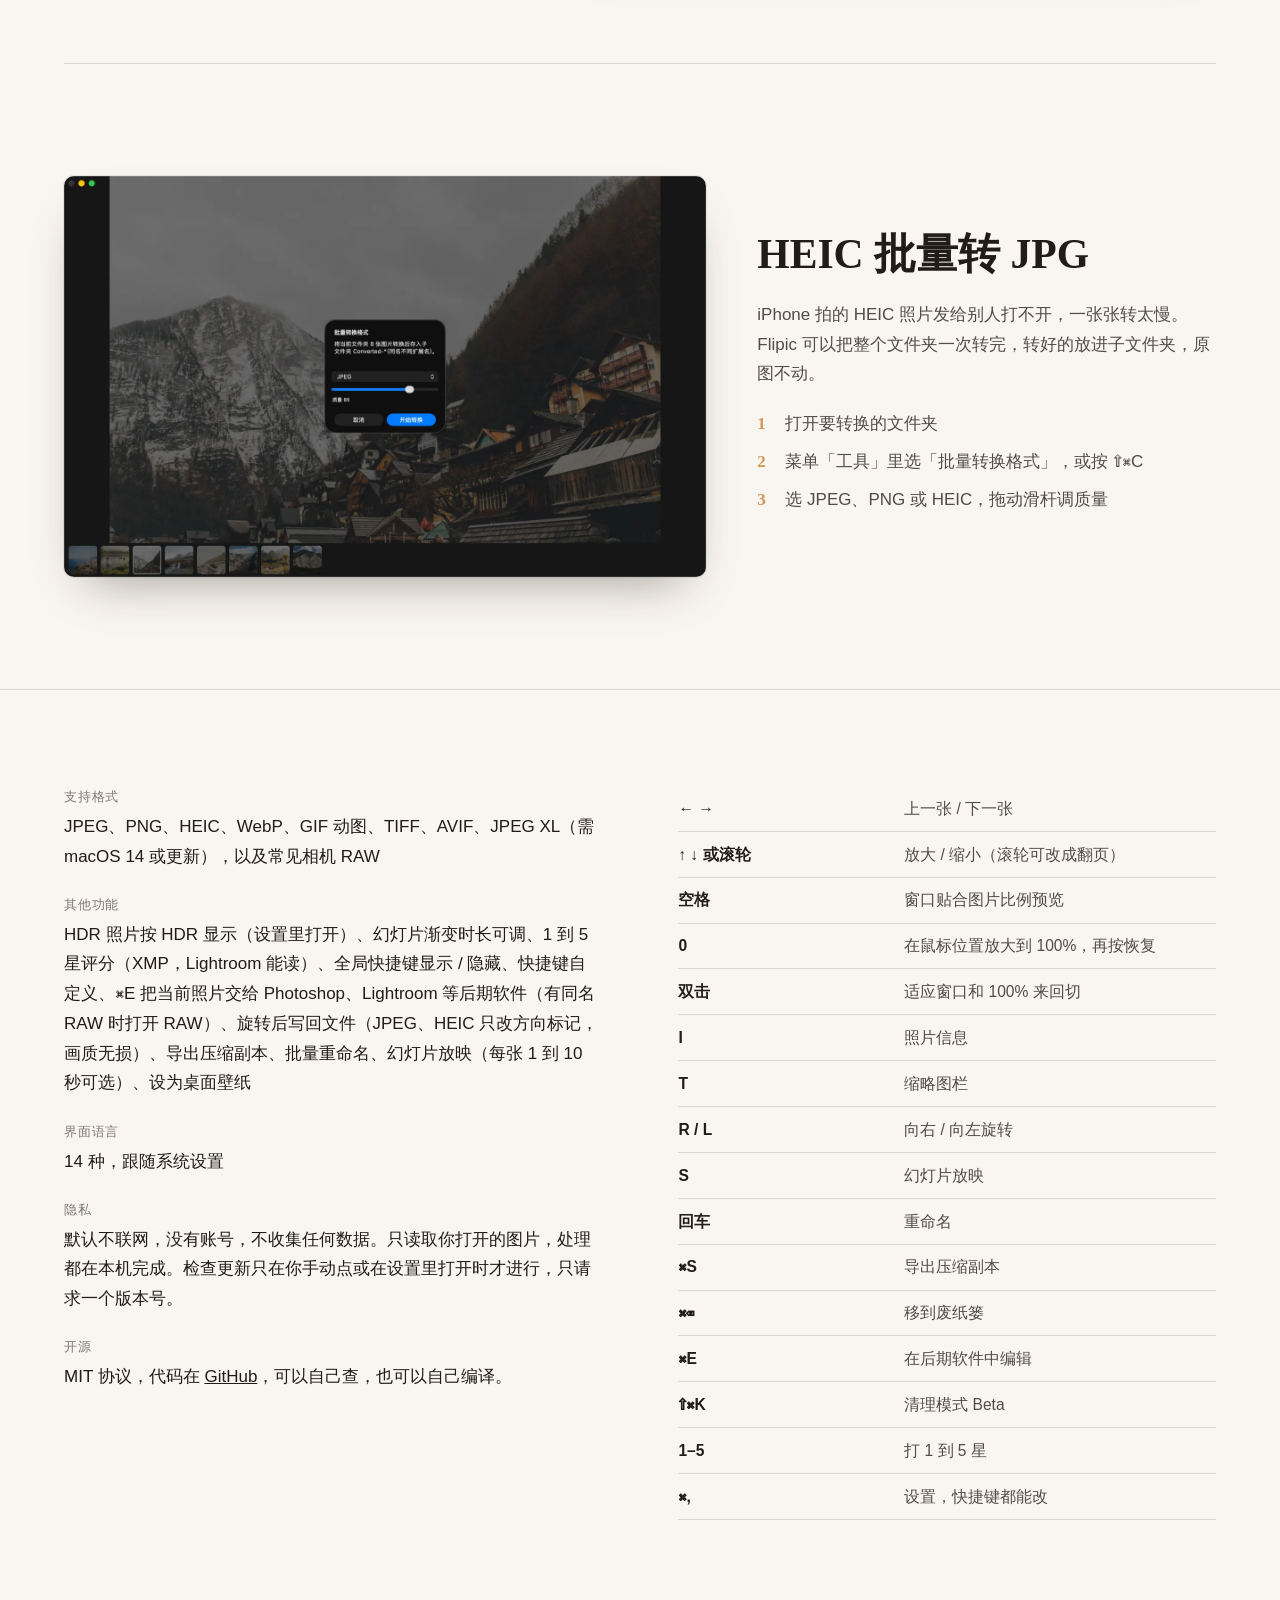
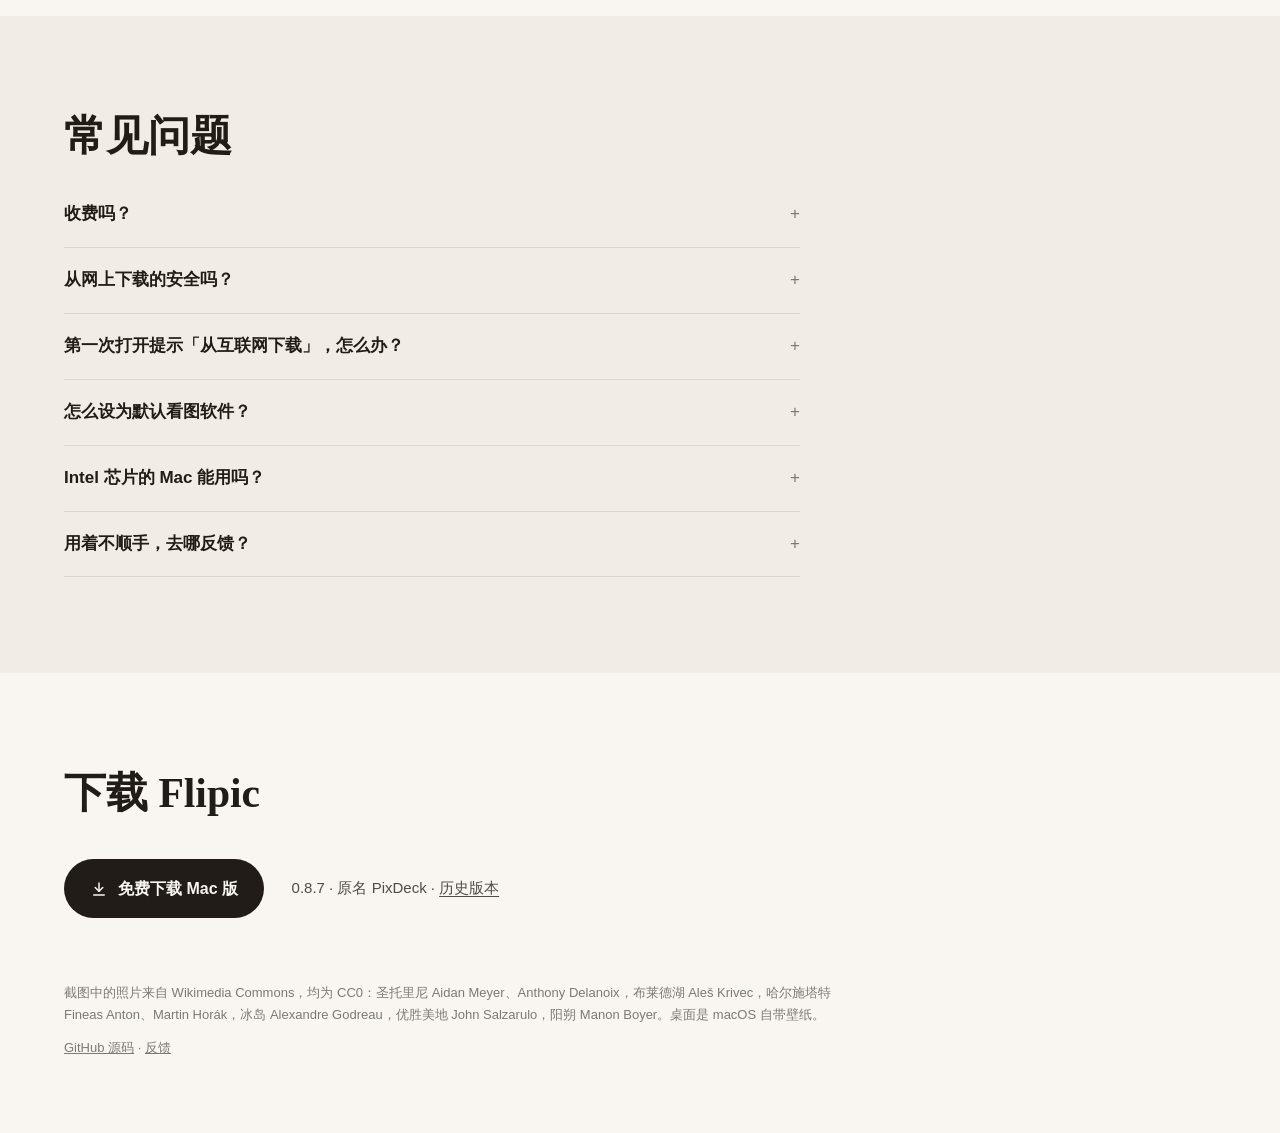
==== commit 380047be: "0.8.7: Live Photos, window dragging, top bar, Edit menu - Live Photos: a HEIC or JPG with a same-nam" ====
--- a/docs/index.html
+++ b/docs/index.html
@@ -24,7 +24,7 @@
   "name": "Flipic",
   "operatingSystem": "macOS 13 或更新版本",
   "applicationCategory": "MultimediaApplication",
-  "softwareVersion": "0.8.6",
+  "softwareVersion": "0.8.7",
   "fileSize": "1.8MB",
   "downloadUrl": "https://flipic.app/download/Flipic.dmg",
   "image": "https://flipic.app/og.jpg",
@@ -424,7 +424,7 @@
         <svg viewBox="0 0 24 24" fill="none" stroke="currentColor" stroke-width="2" stroke-linecap="round" stroke-linejoin="round" aria-hidden="true"><path d="M12 4v11"/><path d="m7 10 5 5 5-5"/><path d="M5 20h14"/></svg>
         免费下载 Mac 版
       </a>
-      <span class="alt">0.8.6 · 原名 PixDeck · <a href="https://github.com/xmasdong/flipic/releases">历史版本</a></span>
+      <span class="alt">0.8.7 · 原名 PixDeck · <a href="https://github.com/xmasdong/flipic/releases">历史版本</a></span>
     </div>
   </section>
 </main>
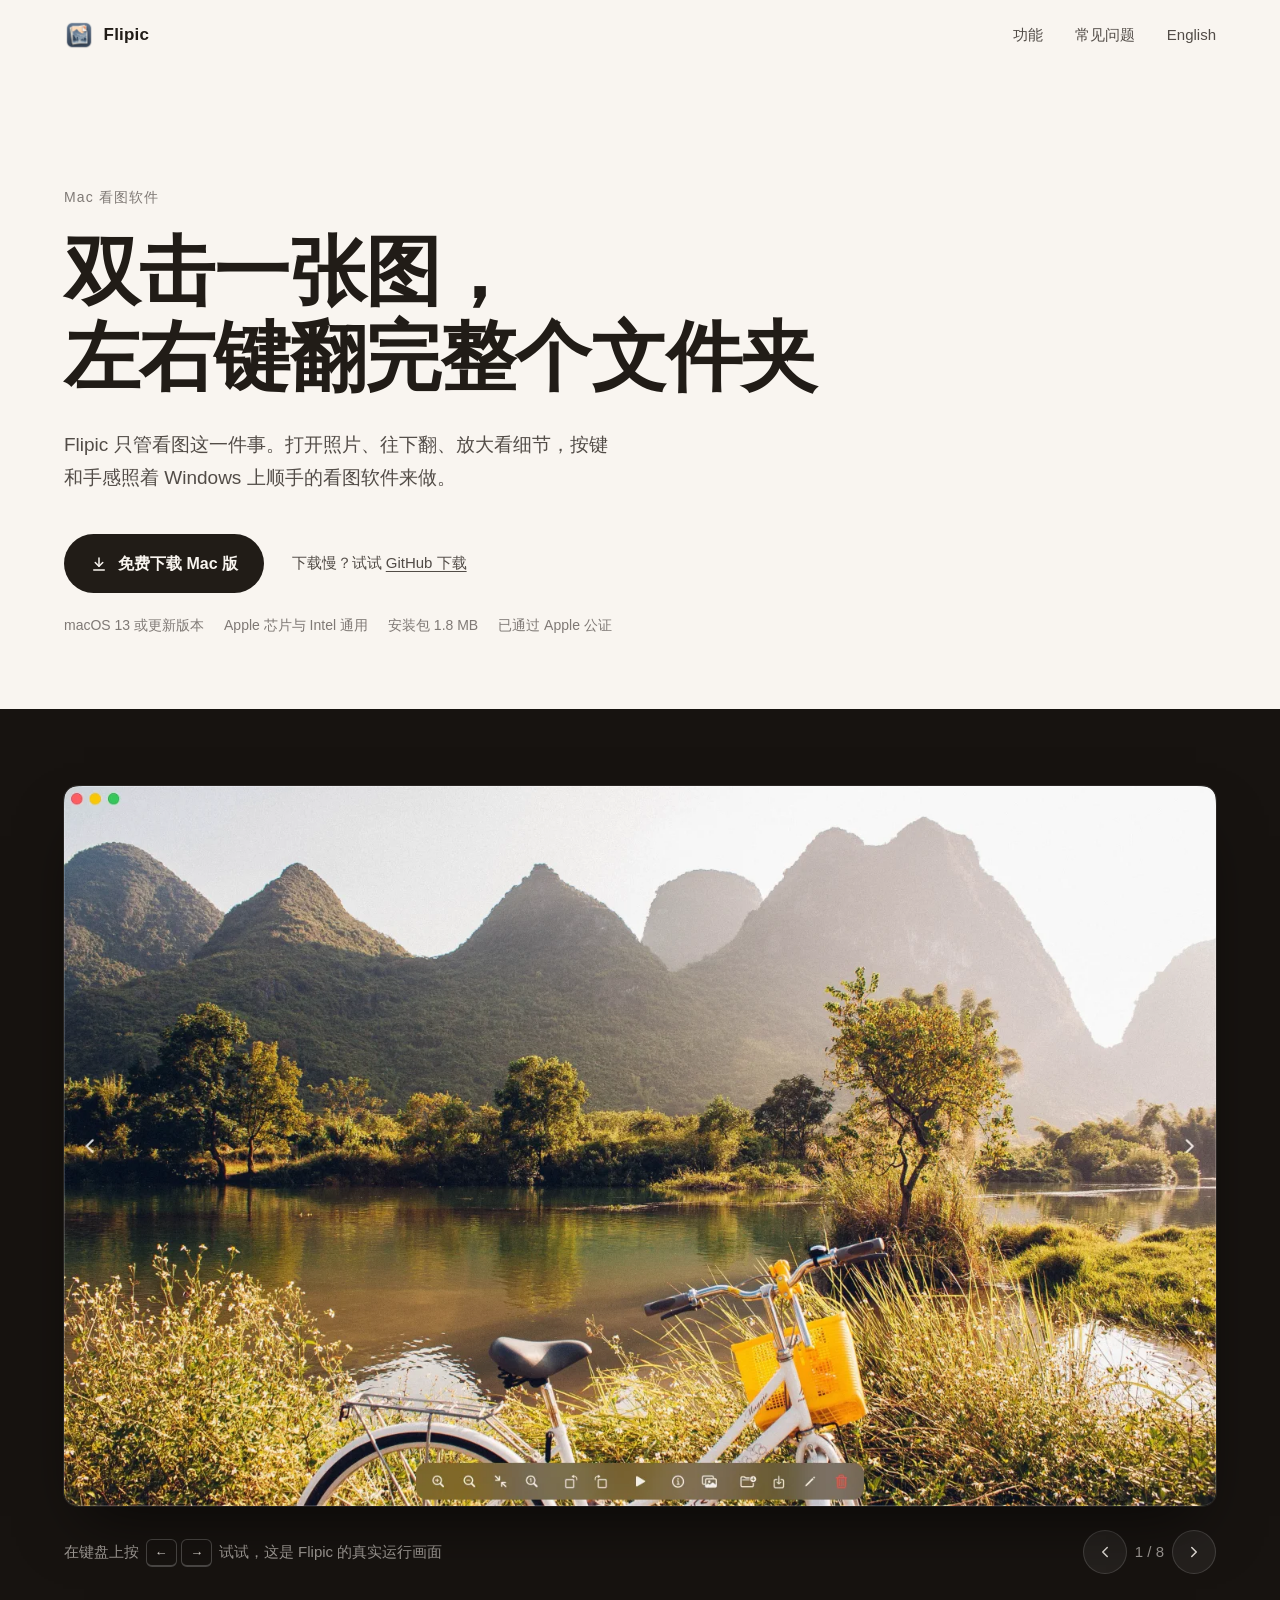
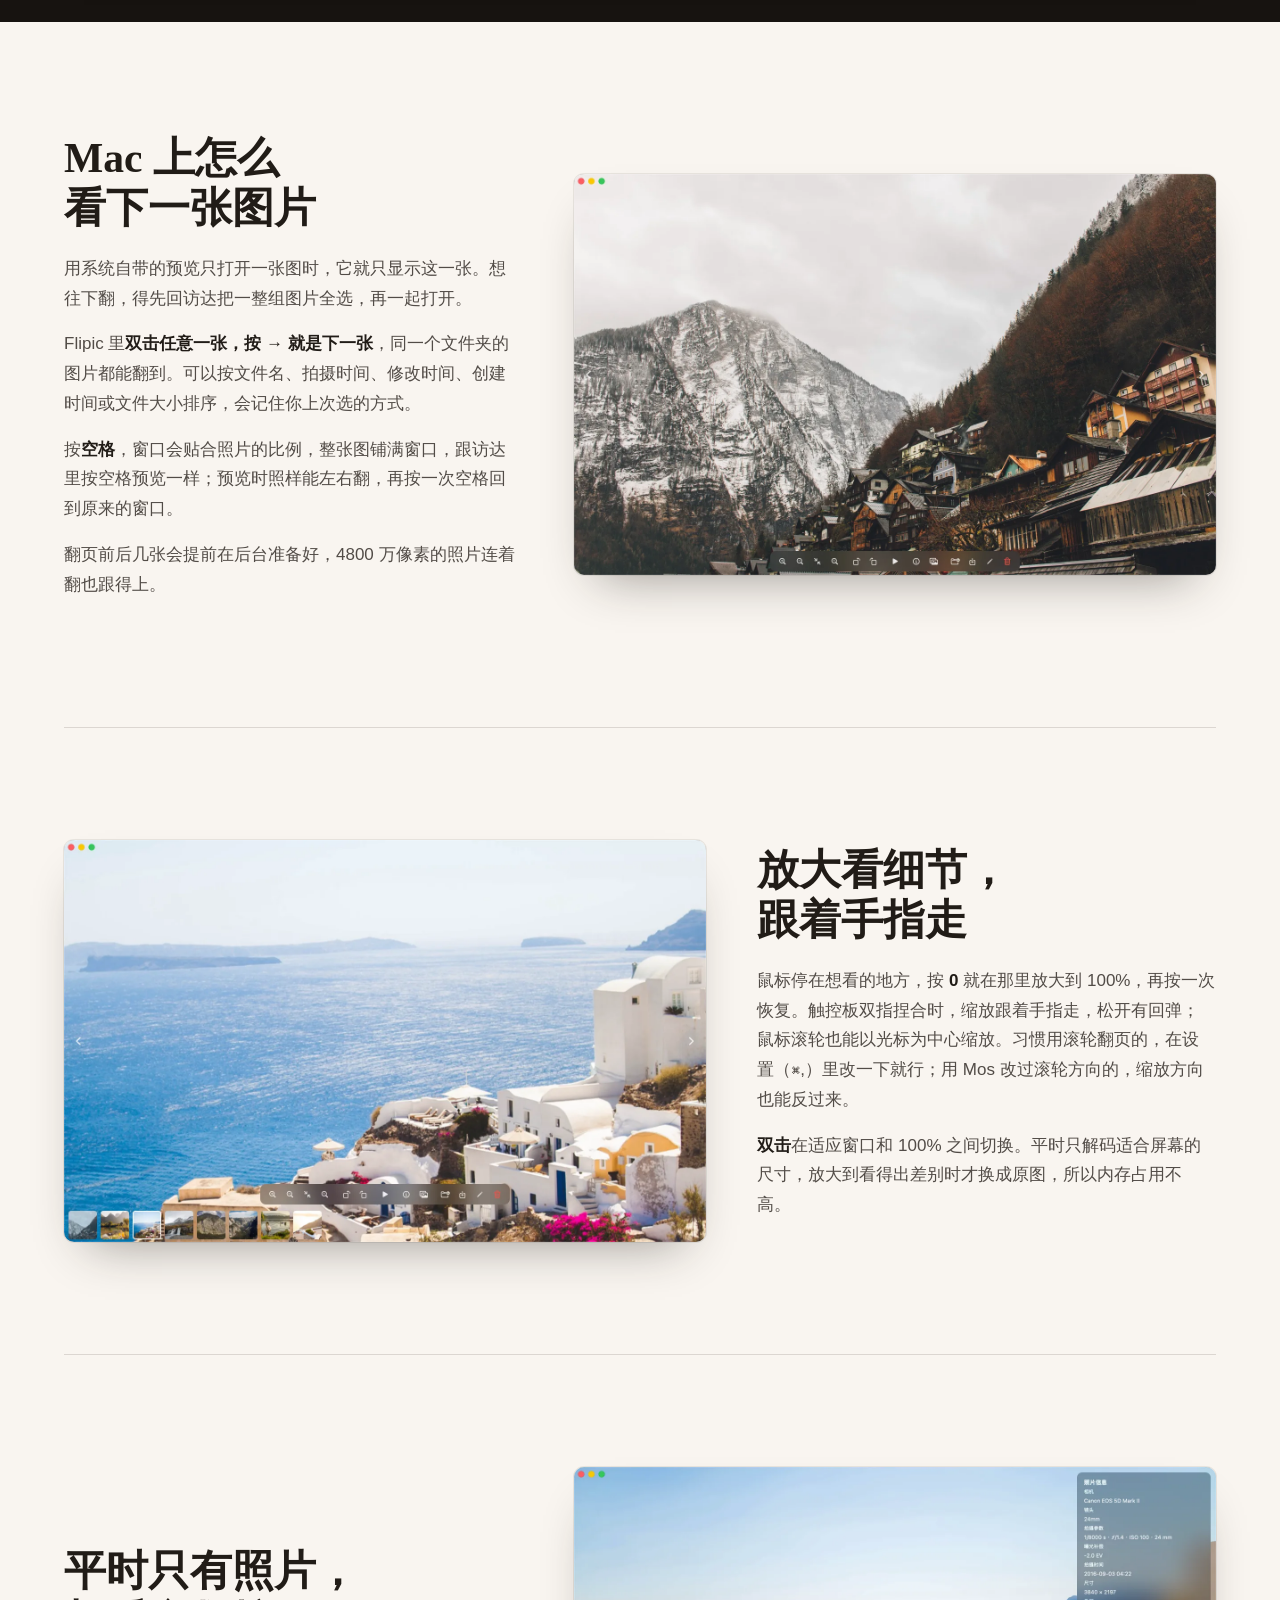
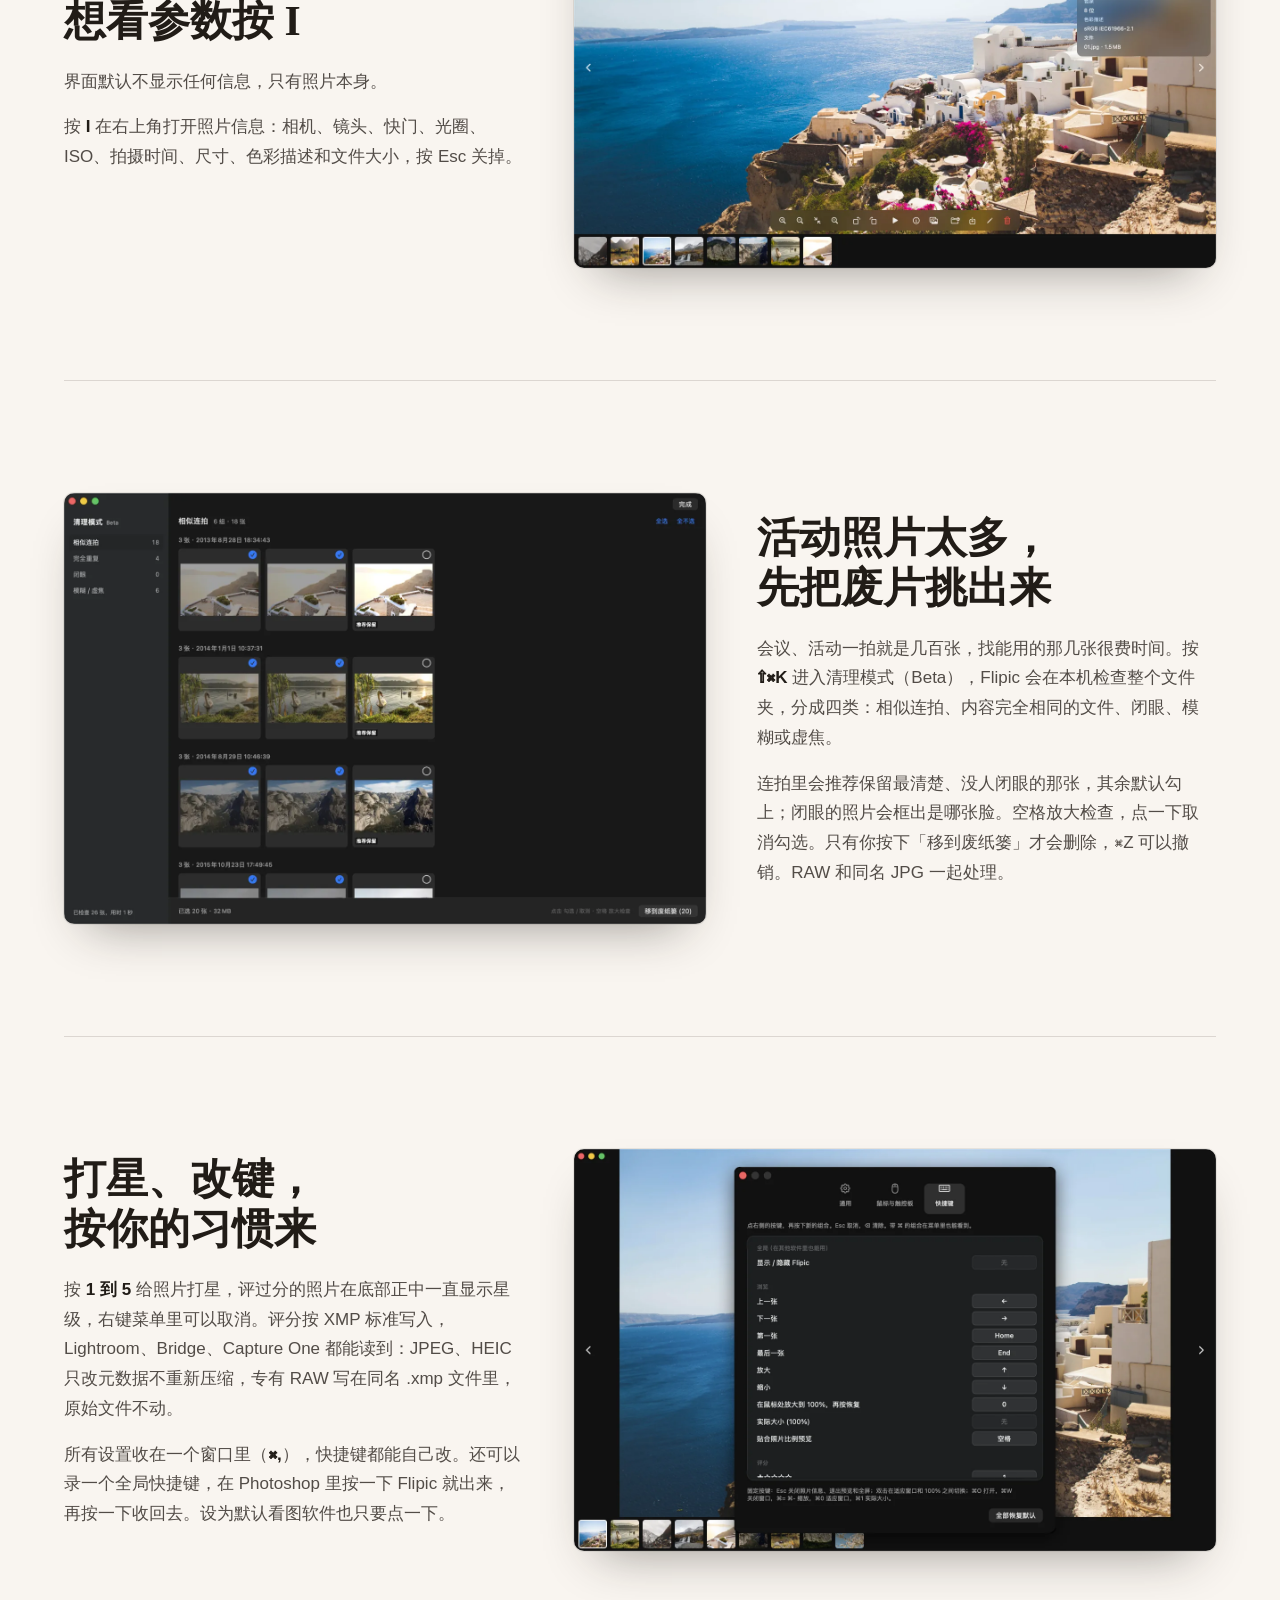
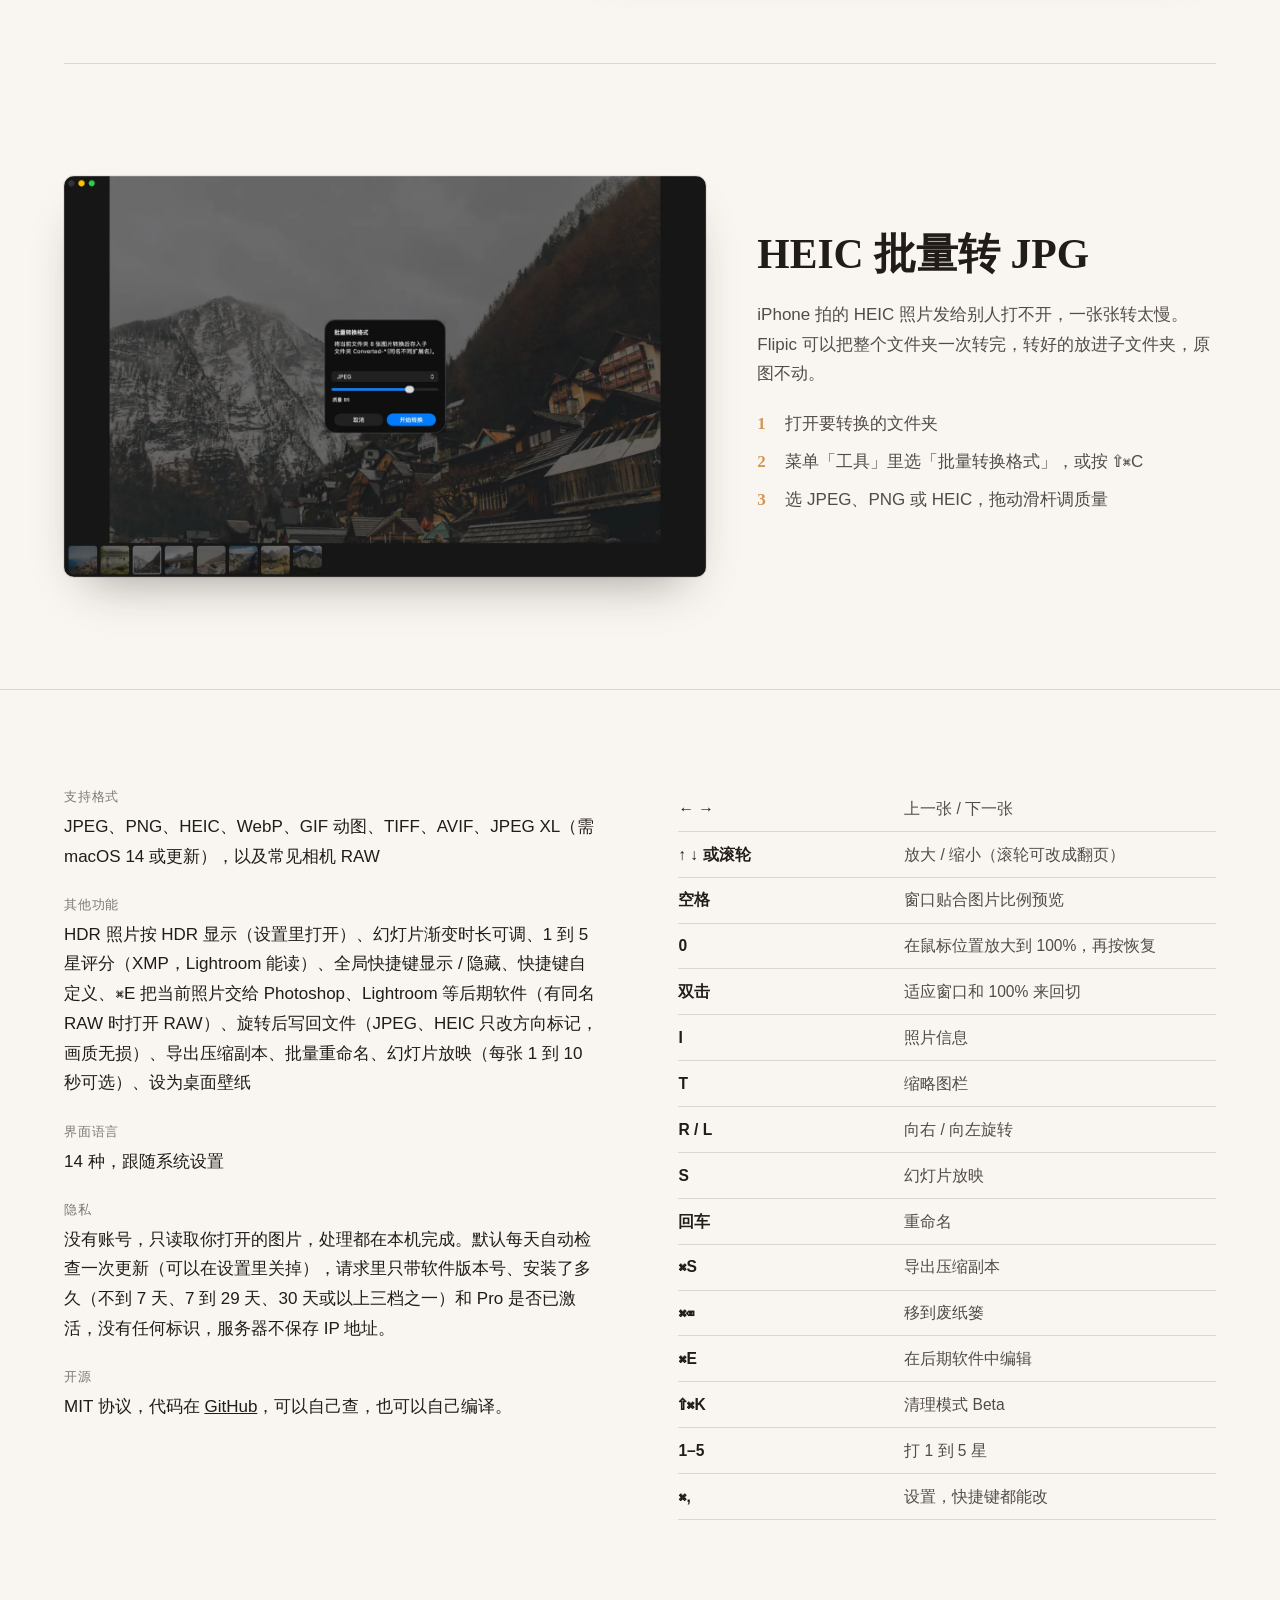
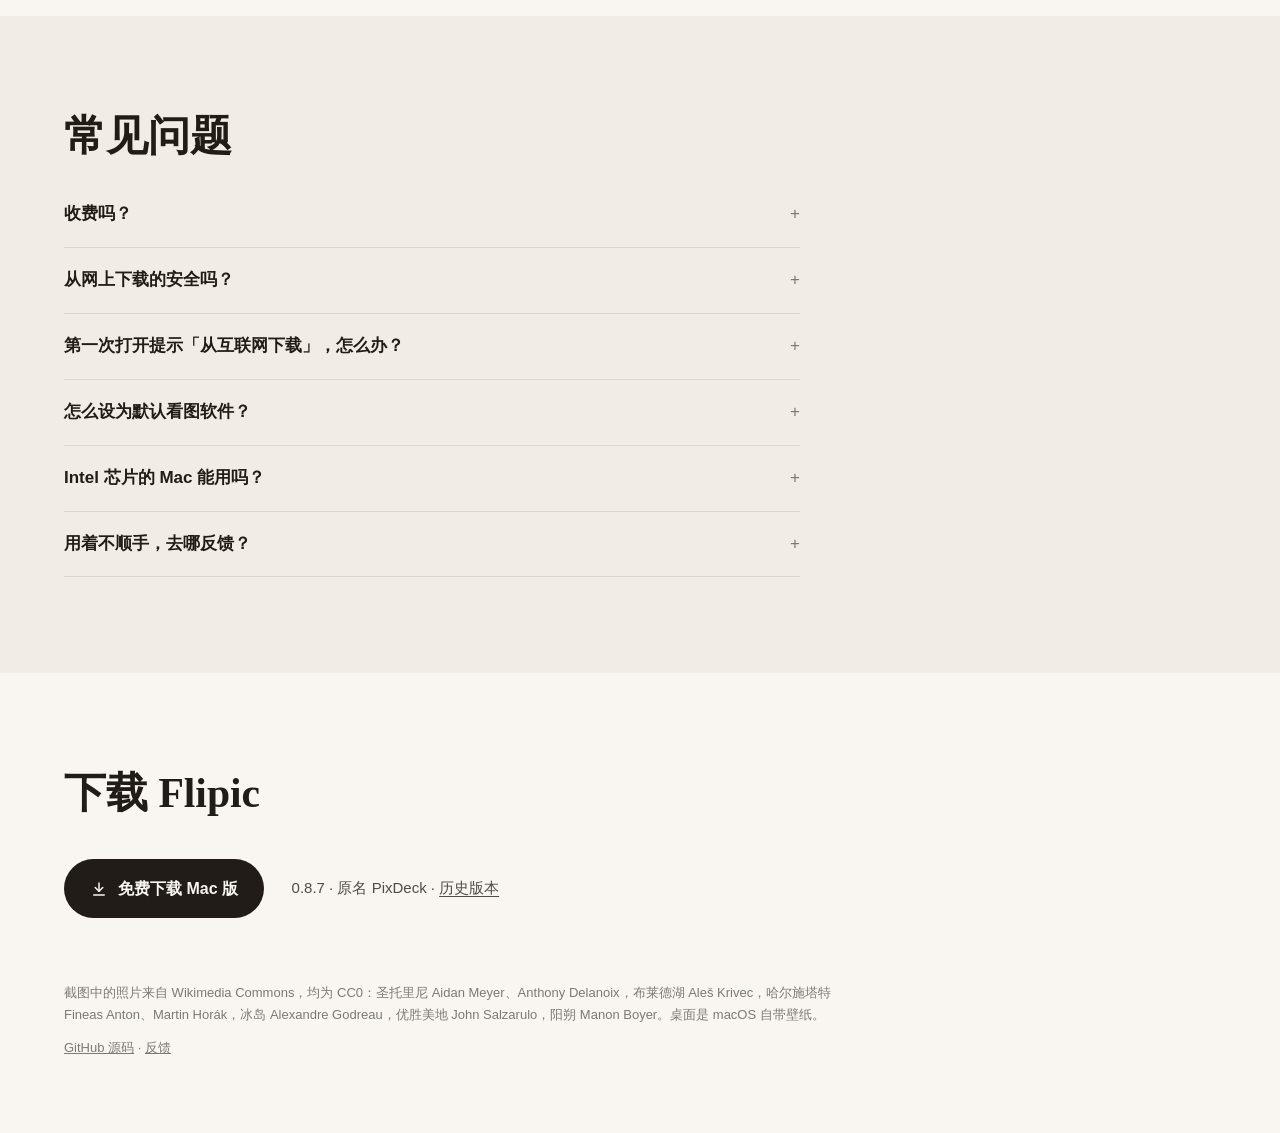
==== commit db8fd915: "1.0.39: export presets hooks, fit-to-photo preview paging fix, install-age range and Pro flag on the" ====
--- a/docs/index.html
+++ b/docs/index.html
@@ -39,7 +39,7 @@
   "@type": "FAQPage",
   "mainEntity": [
     {"@type": "Question", "name": "Flipic 收费吗？", "acceptedAnswer": {"@type": "Answer", "text": "免费，没有内购，没有广告，也不需要注册账号。"}},
-    {"@type": "Question", "name": "从网上下载的 Flipic 安全吗？", "acceptedAnswer": {"@type": "Answer", "text": "安装包用 Developer ID 签名，并通过了 Apple 公证。Flipic 默认不联网，不收集任何数据。"}},
+    {"@type": "Question", "name": "从网上下载的 Flipic 安全吗？", "acceptedAnswer": {"@type": "Answer", "text": "安装包用 Developer ID 签名，并通过了 Apple 公证。Flipic 没有账号，照片只在本机处理。"}},
     {"@type": "Question", "name": "Mac 上怎么看下一张图片？", "acceptedAnswer": {"@type": "Answer", "text": "用 Flipic 双击任意一张图片，按右方向键就是下一张，左方向键是上一张，同一个文件夹里的图片都能翻到。"}},
     {"@type": "Question", "name": "怎么把 Flipic 设为默认看图软件？", "acceptedAnswer": {"@type": "Answer", "text": "在访达里右键一张图片，选显示简介，在打开方式里选 Flipic，再点全部更改。jpg、png、heic 等格式各设置一次。"}},
     {"@type": "Question", "name": "Intel 芯片的 Mac 能用吗？", "acceptedAnswer": {"@type": "Answer", "text": "能。Flipic 同时支持 Apple 芯片和 Intel 芯片，需要 macOS 13 或更新版本。"}}
@@ -360,7 +360,7 @@
         <dt>界面语言</dt>
         <dd>14 种，跟随系统设置</dd>
         <dt>隐私</dt>
-        <dd>默认不联网，没有账号，不收集任何数据。只读取你打开的图片，处理都在本机完成。检查更新只在你手动点或在设置里打开时才进行，只请求一个版本号。</dd>
+        <dd>没有账号，只读取你打开的图片，处理都在本机完成。默认每天自动检查一次更新（可以在设置里关掉），请求里只带软件版本号、安装了多久（不到 7 天、7 到 29 天、30 天或以上三档之一）和 Pro 是否已激活，没有任何标识，服务器不保存 IP 地址。</dd>
         <dt>开源</dt>
         <dd>MIT 协议，代码在 <a href="https://github.com/xmasdong/flipic">GitHub</a>，可以自己查，也可以自己编译。</dd>
       </dl>
@@ -396,7 +396,7 @@
       </details>
       <details>
         <summary>从网上下载的安全吗？</summary>
-        <p>安装包用 Developer ID 签名，并通过了 Apple 公证，macOS 会在安装时自动校验。Flipic 默认不联网，不收集任何数据。</p>
+        <p>安装包用 Developer ID 签名，并通过了 Apple 公证，macOS 会在安装时自动校验。Flipic 没有账号，照片只在本机处理。</p>
       </details>
       <details>
         <summary>第一次打开提示「从互联网下载」，怎么办？</summary>
